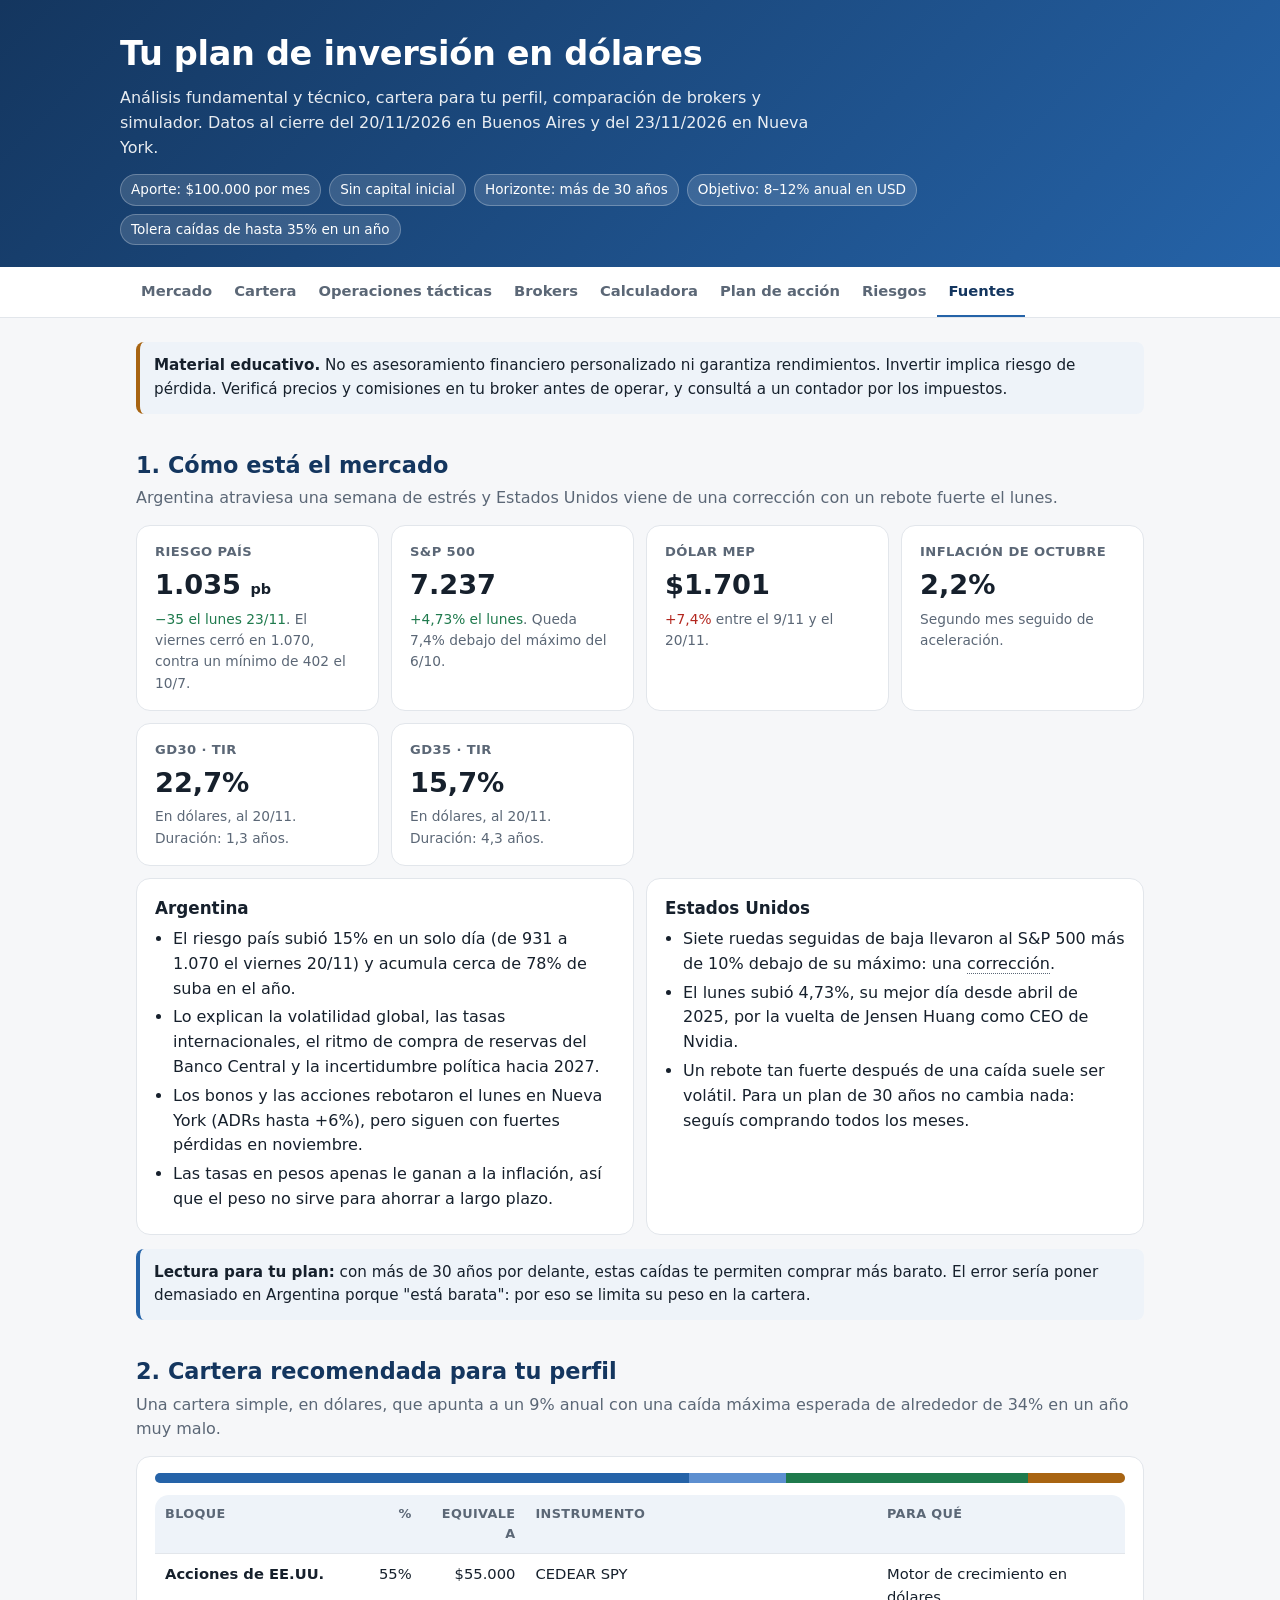
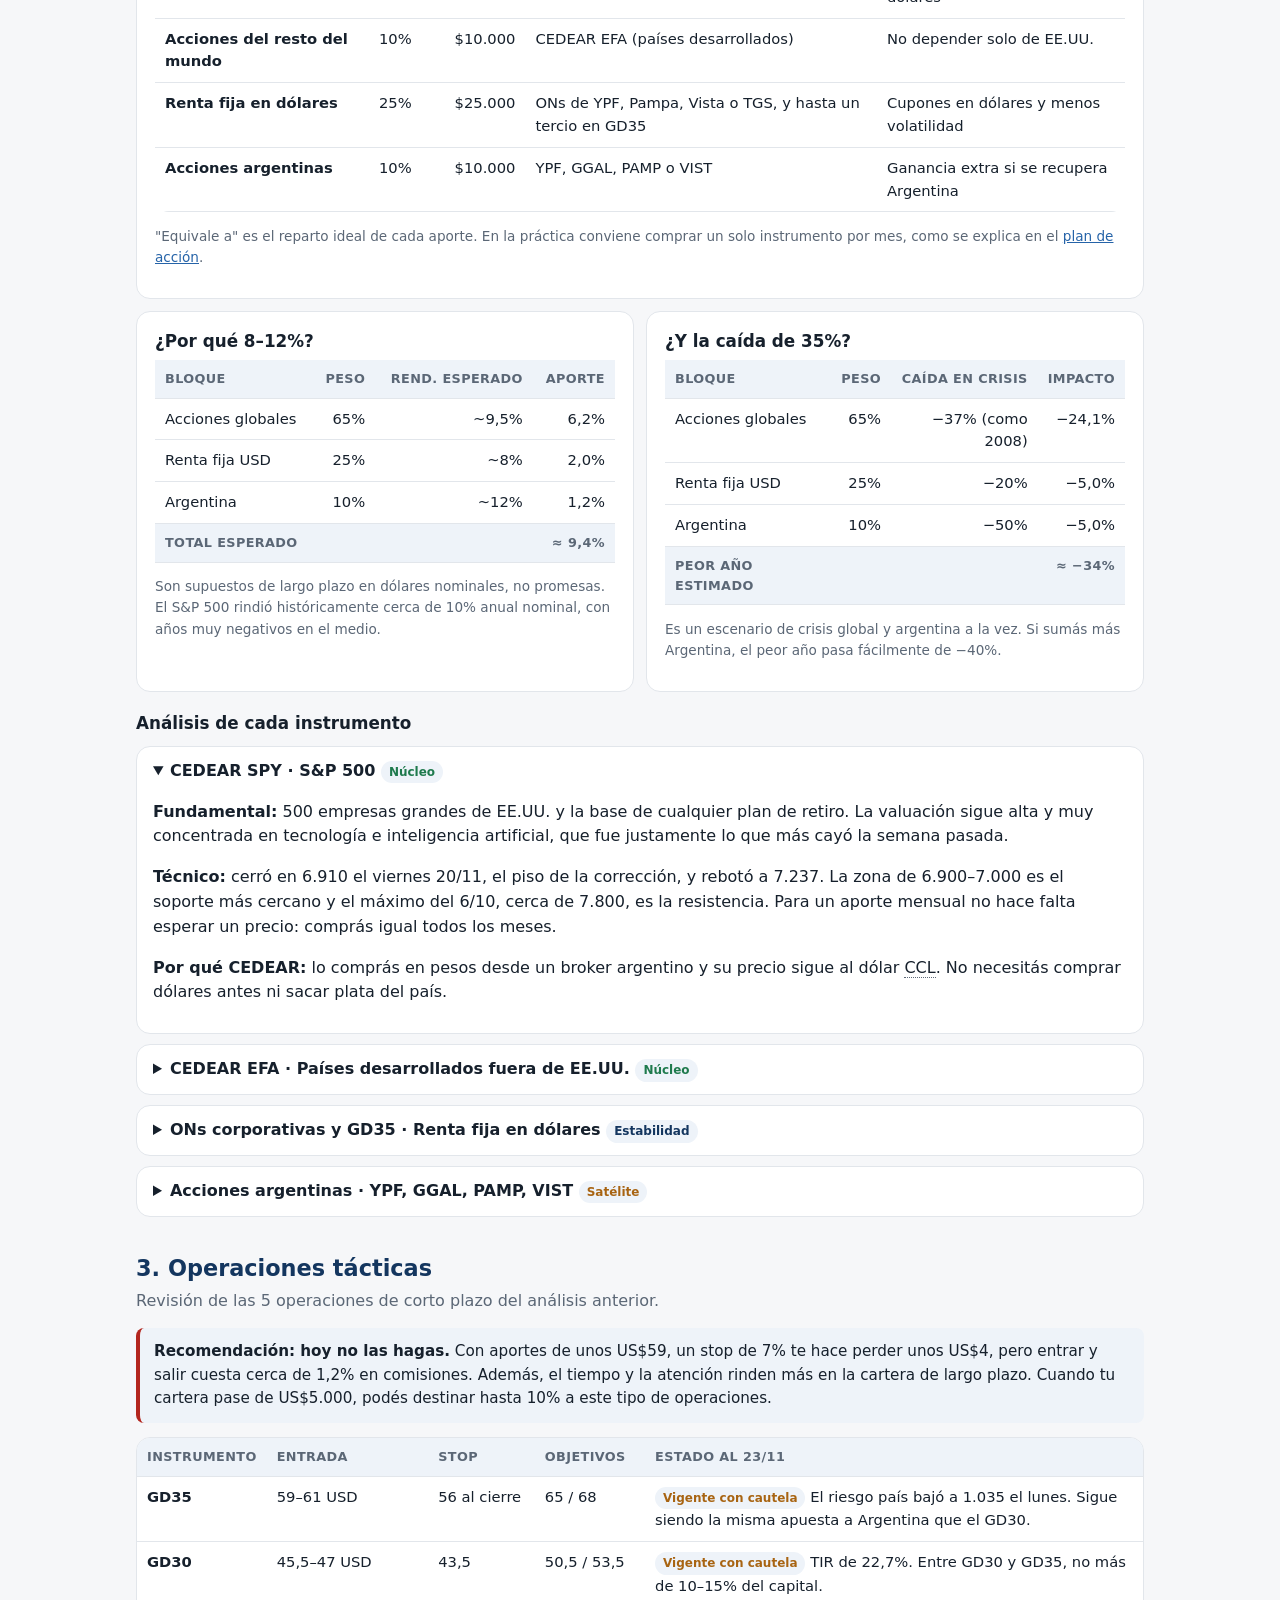
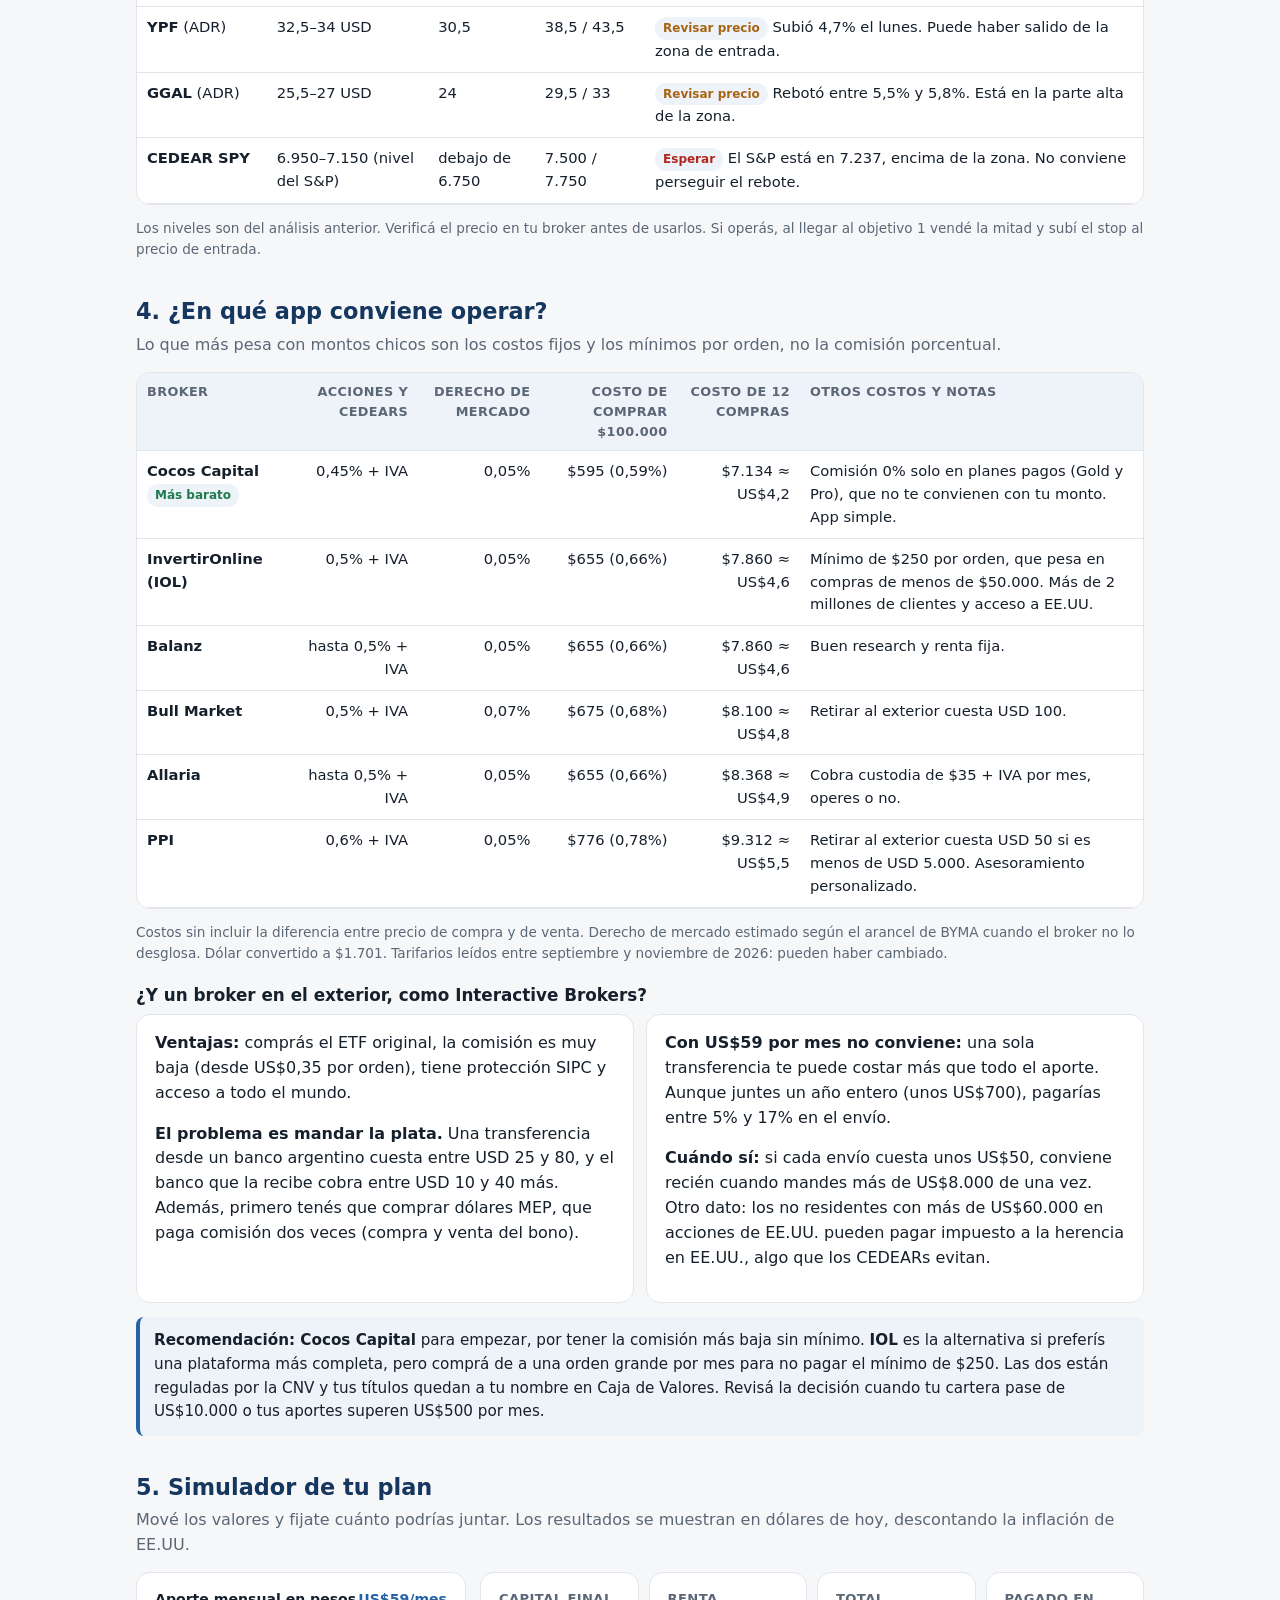
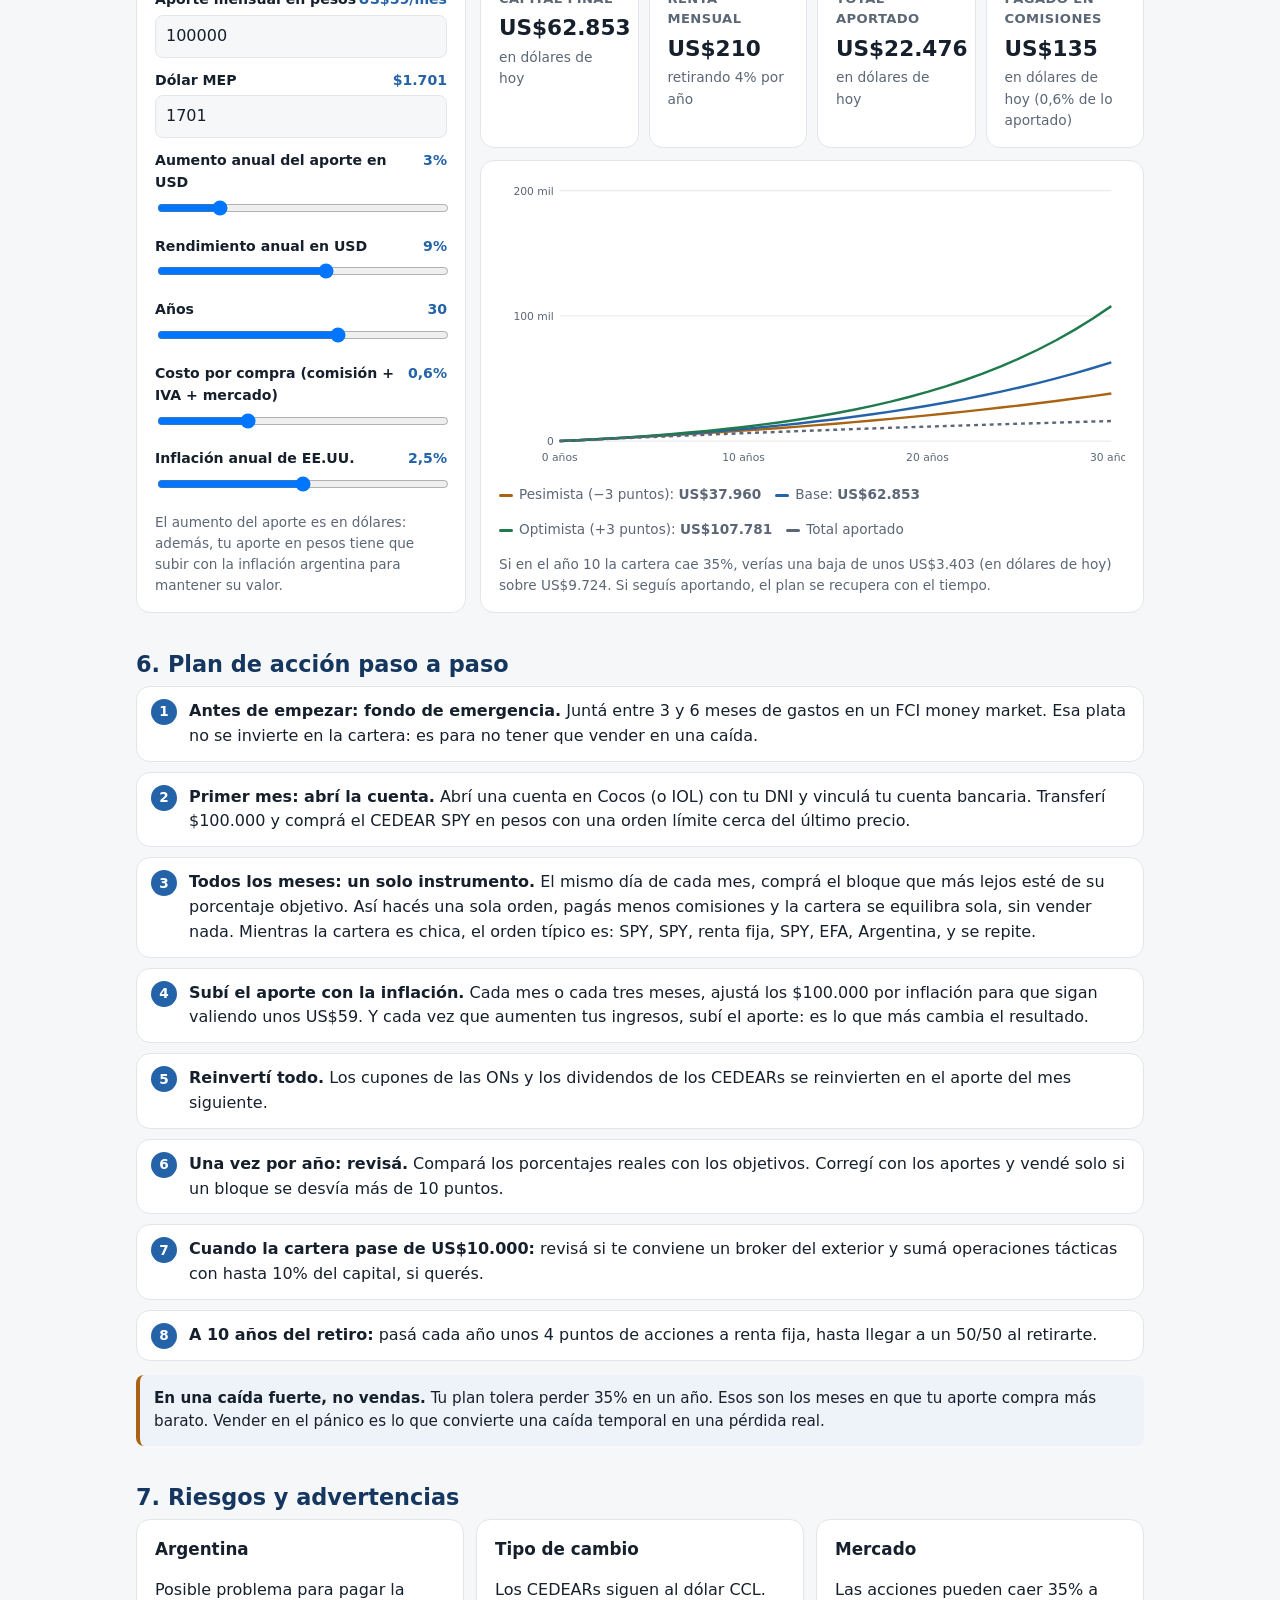
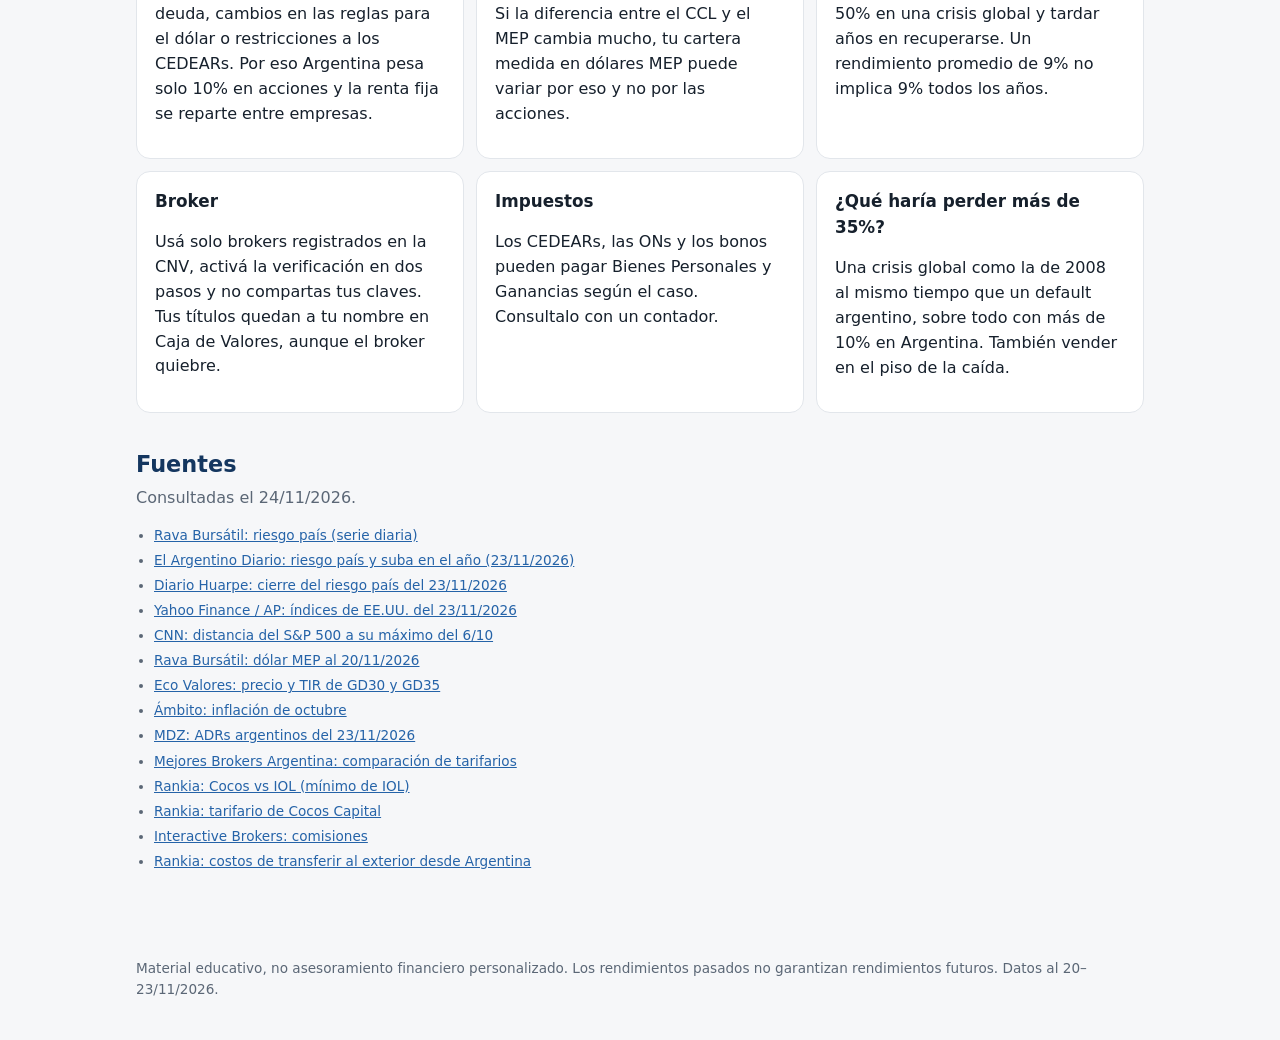
==== asesor/index.html @ d53588a4 "Agregar web del asesor de inversión en /asesor Mercado, cartera recomendada, operaciones tácticas, c" ====
<!doctype html>
<html lang="es-AR">
<head>
<meta charset="utf-8">
<meta name="viewport" content="width=device-width, initial-scale=1">
<title>Asesor · Plan de inversión en dólares</title>
<meta name="description" content="Plan de inversión de largo plazo en dólares desde Argentina: mercado, cartera, brokers, calculadora y riesgos.">
<meta name="theme-color" content="#14365f">
<style>
:root{
  --bg:#f6f7f9;--card:#fff;--ink:#16202c;--muted:#5b6776;--line:#e2e6eb;
  --brand:#14365f;--brand2:#2563a8;--good:#1f7a4d;--warn:#a86412;--bad:#b3261e;
  --chip:#eef3f9;--radius:14px;
  --s1:#2563a8;--s2:#1f7a4d;--s3:#a86412;
}
@media (prefers-color-scheme:dark){
  :root{--bg:#0f141a;--card:#171e26;--ink:#e7ecf2;--muted:#9aa6b4;--line:#2a333e;--brand:#9cc3ff;--brand2:#6aa7ff;--chip:#1e2832;--good:#5cc98f;--warn:#e0a453;--bad:#f07a70;--s1:#6aa7ff;--s2:#5cc98f;--s3:#e0a453}
}
*{box-sizing:border-box}
html{scroll-behavior:smooth;scroll-padding-top:64px}
body{margin:0;font:16px/1.55 system-ui,-apple-system,"Segoe UI",Roboto,sans-serif;background:var(--bg);color:var(--ink)}
header.top{background:linear-gradient(135deg,#14365f,#2563a8);color:#fff;padding:28px 18px 22px}
header.top .wrap{max-width:1040px;margin:0 auto}
header.top h1{margin:0 0 6px;font-size:clamp(1.5rem,4vw,2.1rem);letter-spacing:-.01em}
header.top p{margin:0;opacity:.9;max-width:720px}
.profile{display:flex;flex-wrap:wrap;gap:8px;margin-top:14px}
.profile span{background:rgba(255,255,255,.14);border:1px solid rgba(255,255,255,.25);padding:4px 10px;border-radius:999px;font-size:.85rem}
nav.tabs{position:sticky;top:0;z-index:10;background:var(--card);border-bottom:1px solid var(--line);overflow-x:auto;white-space:nowrap}
nav.tabs .wrap{max-width:1040px;margin:0 auto;padding:0 10px}
nav.tabs a{display:inline-block;padding:13px 11px;color:var(--muted);text-decoration:none;font-size:.92rem;font-weight:600;border-bottom:2px solid transparent}
nav.tabs a:hover,nav.tabs a.on{color:var(--brand);border-color:var(--brand2)}
main{max-width:1040px;margin:0 auto;padding:10px 16px 60px}
section{margin-top:34px}
h2{font-size:1.4rem;margin:0 0 4px;color:var(--brand)}
h3{font-size:1.05rem;margin:18px 0 6px}
.lead{color:var(--muted);margin:0 0 14px}
.card{background:var(--card);border:1px solid var(--line);border-radius:var(--radius);padding:16px 18px}
.grid{display:grid;gap:12px}
.g4{grid-template-columns:repeat(auto-fit,minmax(200px,1fr))}
.g2{grid-template-columns:repeat(auto-fit,minmax(300px,1fr))}
.kpi .lbl{font-size:.82rem;color:var(--muted);font-weight:600;text-transform:uppercase;letter-spacing:.03em}
.kpi .val{font-size:1.7rem;font-weight:700;margin:2px 0;font-variant-numeric:tabular-nums}
.kpi .sub{font-size:.86rem;color:var(--muted)}
.up{color:var(--good)}.down{color:var(--bad)}
.note{background:var(--chip);border-left:4px solid var(--brand2);padding:12px 14px;border-radius:8px;margin:14px 0;font-size:.95rem}
.note.warn{border-color:var(--warn)}
.note.bad{border-color:var(--bad)}
.tbl{width:100%;border-collapse:collapse;font-size:.92rem;font-variant-numeric:tabular-nums}
.tbl th,.tbl td{padding:9px 10px;border-bottom:1px solid var(--line);text-align:left;vertical-align:top}
.tbl th{font-size:.8rem;text-transform:uppercase;letter-spacing:.03em;color:var(--muted);background:var(--chip)}
.tbl td.n,.tbl th.n{text-align:right}
.scroll{overflow-x:auto;border:1px solid var(--line);border-radius:var(--radius);background:var(--card)}
.tag{display:inline-block;font-size:.75rem;font-weight:700;padding:2px 8px;border-radius:999px;background:var(--chip);color:var(--brand)}
.tag.g{color:var(--good)}.tag.w{color:var(--warn)}.tag.b{color:var(--bad)}
.bar{height:10px;border-radius:6px;background:var(--line);overflow:hidden;display:flex}
.bar i{display:block;height:100%}
ul.clean{padding-left:18px;margin:6px 0}
ul.clean li{margin:4px 0}
details{background:var(--card);border:1px solid var(--line);border-radius:var(--radius);padding:12px 16px;margin:10px 0}
details summary{cursor:pointer;font-weight:700}
details[open] summary{margin-bottom:6px}
.calc{display:grid;grid-template-columns:minmax(260px,330px) 1fr;gap:14px}
@media (max-width:760px){.calc{grid-template-columns:1fr}}
.field{margin-bottom:12px}
.field label{display:flex;justify-content:space-between;font-size:.88rem;font-weight:600;margin-bottom:4px}
.field label output{color:var(--brand2);font-variant-numeric:tabular-nums}
.field input[type=range]{width:100%}
.field input[type=number]{width:100%;padding:8px 10px;border:1px solid var(--line);border-radius:8px;background:var(--bg);color:var(--ink);font:inherit}
.res{display:grid;grid-template-columns:repeat(auto-fit,minmax(150px,1fr));gap:10px;margin-bottom:12px}
.res .kpi .val{font-size:1.35rem}
svg text{fill:var(--muted);font-size:11px}
.legend{display:flex;gap:14px;flex-wrap:wrap;font-size:.85rem;color:var(--muted);margin-top:6px}
.legend i{display:inline-block;width:14px;height:3px;border-radius:2px;margin-right:6px;vertical-align:middle}
ol.steps{counter-reset:s;list-style:none;padding:0;margin:0}
ol.steps>li{counter-increment:s;position:relative;padding:12px 14px 12px 52px;background:var(--card);border:1px solid var(--line);border-radius:var(--radius);margin-bottom:10px}
ol.steps>li::before{content:counter(s);position:absolute;left:14px;top:12px;width:26px;height:26px;border-radius:50%;background:var(--brand2);color:#fff;font-weight:700;display:grid;place-items:center;font-size:.85rem}
.gloss{border-bottom:1px dotted var(--muted);cursor:help}
footer{max-width:1040px;margin:0 auto;padding:20px 16px 40px;color:var(--muted);font-size:.85rem}
a{color:var(--brand2)}
.small{font-size:.85rem;color:var(--muted)}
</style>
</head>
<body>

<header class="top">
  <div class="wrap">
    <h1>Tu plan de inversión en dólares</h1>
    <p>Análisis fundamental y técnico, cartera para tu perfil, comparación de brokers y simulador. Datos al cierre del 20/11/2026 en Buenos Aires y del 23/11/2026 en Nueva York.</p>
    <div class="profile">
      <span>Aporte: $100.000 por mes</span>
      <span>Sin capital inicial</span>
      <span>Horizonte: más de 30 años</span>
      <span>Objetivo: 8–12% anual en USD</span>
      <span>Tolera caídas de hasta 35% en un año</span>
    </div>
  </div>
</header>

<nav class="tabs" aria-label="Secciones">
  <div class="wrap">
    <a href="#mercado">Mercado</a><a href="#cartera">Cartera</a><a href="#tacticas">Operaciones tácticas</a><a href="#brokers">Brokers</a><a href="#calculadora">Calculadora</a><a href="#plan">Plan de acción</a><a href="#riesgos">Riesgos</a><a href="#fuentes">Fuentes</a>
  </div>
</nav>

<main>

<div class="note warn"><strong>Material educativo.</strong> No es asesoramiento financiero personalizado ni garantiza rendimientos. Invertir implica riesgo de pérdida. Verificá precios y comisiones en tu broker antes de operar, y consultá a un contador por los impuestos.</div>

<!-- ============ MERCADO ============ -->
<section id="mercado">
  <h2>1. Cómo está el mercado</h2>
  <p class="lead">Argentina atraviesa una semana de estrés y Estados Unidos viene de una corrección con un rebote fuerte el lunes.</p>
  <div class="grid g4">
    <div class="card kpi"><div class="lbl">Riesgo país</div><div class="val">1.035 <small style="font-size:.9rem">pb</small></div><div class="sub"><span class="up">−35 el lunes 23/11</span>. El viernes cerró en 1.070, contra un mínimo de 402 el 10/7.</div></div>
    <div class="card kpi"><div class="lbl">S&amp;P 500</div><div class="val">7.237</div><div class="sub"><span class="up">+4,73% el lunes</span>. Queda 7,4% debajo del máximo del 6/10.</div></div>
    <div class="card kpi"><div class="lbl">Dólar MEP</div><div class="val">$1.701</div><div class="sub"><span class="down">+7,4%</span> entre el 9/11 y el 20/11.</div></div>
    <div class="card kpi"><div class="lbl">Inflación de octubre</div><div class="val">2,2%</div><div class="sub">Segundo mes seguido de aceleración.</div></div>
    <div class="card kpi"><div class="lbl">GD30 · TIR</div><div class="val">22,7%</div><div class="sub">En dólares, al 20/11. Duración: 1,3 años.</div></div>
    <div class="card kpi"><div class="lbl">GD35 · TIR</div><div class="val">15,7%</div><div class="sub">En dólares, al 20/11. Duración: 4,3 años.</div></div>
  </div>

  <div class="grid g2" style="margin-top:12px">
    <div class="card">
      <h3 style="margin-top:0">Argentina</h3>
      <ul class="clean">
        <li>El riesgo país subió 15% en un solo día (de 931 a 1.070 el viernes 20/11) y acumula cerca de 78% de suba en el año.</li>
        <li>Lo explican la volatilidad global, las tasas internacionales, el ritmo de compra de reservas del Banco Central y la incertidumbre política hacia 2027.</li>
        <li>Los bonos y las acciones rebotaron el lunes en Nueva York (ADRs hasta +6%), pero siguen con fuertes pérdidas en noviembre.</li>
        <li>Las tasas en pesos apenas le ganan a la inflación, así que el peso no sirve para ahorrar a largo plazo.</li>
      </ul>
    </div>
    <div class="card">
      <h3 style="margin-top:0">Estados Unidos</h3>
      <ul class="clean">
        <li>Siete ruedas seguidas de baja llevaron al S&amp;P 500 más de 10% debajo de su máximo: una <span class="gloss" title="Caída de 10% o más desde un máximo">corrección</span>.</li>
        <li>El lunes subió 4,73%, su mejor día desde abril de 2025, por la vuelta de Jensen Huang como CEO de Nvidia.</li>
        <li>Un rebote tan fuerte después de una caída suele ser volátil. Para un plan de 30 años no cambia nada: seguís comprando todos los meses.</li>
      </ul>
    </div>
  </div>
  <div class="note"><strong>Lectura para tu plan:</strong> con más de 30 años por delante, estas caídas te permiten comprar más barato. El error sería poner demasiado en Argentina porque "está barata": por eso se limita su peso en la cartera.</div>
</section>

<!-- ============ CARTERA ============ -->
<section id="cartera">
  <h2>2. Cartera recomendada para tu perfil</h2>
  <p class="lead">Una cartera simple, en dólares, que apunta a un 9% anual con una caída máxima esperada de alrededor de 34% en un año muy malo.</p>

  <div class="card">
    <div class="bar" aria-hidden="true"><i style="width:55%;background:var(--s1)"></i><i style="width:10%;background:#5d8fd0"></i><i style="width:25%;background:var(--s2)"></i><i style="width:10%;background:var(--s3)"></i></div>
    <div class="scroll" style="margin-top:12px;border:0">
    <table class="tbl">
      <thead><tr><th>Bloque</th><th class="n">%</th><th class="n">Equivale a</th><th>Instrumento</th><th>Para qué</th></tr></thead>
      <tbody>
        <tr><td><strong>Acciones de EE.UU.</strong></td><td class="n">55%</td><td class="n">$55.000</td><td>CEDEAR SPY</td><td>Motor de crecimiento en dólares</td></tr>
        <tr><td><strong>Acciones del resto del mundo</strong></td><td class="n">10%</td><td class="n">$10.000</td><td>CEDEAR EFA (países desarrollados)</td><td>No depender solo de EE.UU.</td></tr>
        <tr><td><strong>Renta fija en dólares</strong></td><td class="n">25%</td><td class="n">$25.000</td><td>ONs de YPF, Pampa, Vista o TGS, y hasta un tercio en GD35</td><td>Cupones en dólares y menos volatilidad</td></tr>
        <tr><td><strong>Acciones argentinas</strong></td><td class="n">10%</td><td class="n">$10.000</td><td>YPF, GGAL, PAMP o VIST</td><td>Ganancia extra si se recupera Argentina</td></tr>
      </tbody>
    </table>
    </div>
    <p class="small">"Equivale a" es el reparto ideal de cada aporte. En la práctica conviene comprar un solo instrumento por mes, como se explica en el <a href="#plan">plan de acción</a>.</p>
  </div>

  <div class="grid g2" style="margin-top:12px">
    <div class="card">
      <h3 style="margin-top:0">¿Por qué 8–12%?</h3>
      <table class="tbl">
        <thead><tr><th>Bloque</th><th class="n">Peso</th><th class="n">Rend. esperado</th><th class="n">Aporte</th></tr></thead>
        <tbody>
          <tr><td>Acciones globales</td><td class="n">65%</td><td class="n">~9,5%</td><td class="n">6,2%</td></tr>
          <tr><td>Renta fija USD</td><td class="n">25%</td><td class="n">~8%</td><td class="n">2,0%</td></tr>
          <tr><td>Argentina</td><td class="n">10%</td><td class="n">~12%</td><td class="n">1,2%</td></tr>
          <tr><th>Total esperado</th><th></th><th></th><th class="n">≈ 9,4%</th></tr>
        </tbody>
      </table>
      <p class="small">Son supuestos de largo plazo en dólares nominales, no promesas. El S&amp;P 500 rindió históricamente cerca de 10% anual nominal, con años muy negativos en el medio.</p>
    </div>
    <div class="card">
      <h3 style="margin-top:0">¿Y la caída de 35%?</h3>
      <table class="tbl">
        <thead><tr><th>Bloque</th><th class="n">Peso</th><th class="n">Caída en crisis</th><th class="n">Impacto</th></tr></thead>
        <tbody>
          <tr><td>Acciones globales</td><td class="n">65%</td><td class="n">−37% (como 2008)</td><td class="n">−24,1%</td></tr>
          <tr><td>Renta fija USD</td><td class="n">25%</td><td class="n">−20%</td><td class="n">−5,0%</td></tr>
          <tr><td>Argentina</td><td class="n">10%</td><td class="n">−50%</td><td class="n">−5,0%</td></tr>
          <tr><th>Peor año estimado</th><th></th><th></th><th class="n">≈ −34%</th></tr>
        </tbody>
      </table>
      <p class="small">Es un escenario de crisis global y argentina a la vez. Si sumás más Argentina, el peor año pasa fácilmente de −40%.</p>
    </div>
  </div>

  <h3>Análisis de cada instrumento</h3>
  <details open>
    <summary>CEDEAR SPY · S&amp;P 500 <span class="tag g">Núcleo</span></summary>
    <p><strong>Fundamental:</strong> 500 empresas grandes de EE.UU. y la base de cualquier plan de retiro. La valuación sigue alta y muy concentrada en tecnología e inteligencia artificial, que fue justamente lo que más cayó la semana pasada.</p>
    <p><strong>Técnico:</strong> cerró en 6.910 el viernes 20/11, el piso de la corrección, y rebotó a 7.237. La zona de 6.900–7.000 es el soporte más cercano y el máximo del 6/10, cerca de 7.800, es la resistencia. Para un aporte mensual no hace falta esperar un precio: comprás igual todos los meses.</p>
    <p><strong>Por qué CEDEAR:</strong> lo comprás en pesos desde un broker argentino y su precio sigue al dólar <span class="gloss" title="Contado con liquidación: el dólar que se obtiene vendiendo un activo en el exterior">CCL</span>. No necesitás comprar dólares antes ni sacar plata del país.</p>
  </details>
  <details>
    <summary>CEDEAR EFA · Países desarrollados fuera de EE.UU. <span class="tag g">Núcleo</span></summary>
    <p><strong>Fundamental:</strong> empresas de Europa, Japón y Australia. Cotiza con una valuación más baja que el S&amp;P 500 y te protege si EE.UU. rinde menos durante una década, como pasó entre 2000 y 2009.</p>
    <p><strong>Técnico:</strong> no se busca un punto de entrada: se compra de forma periódica. Verificá en tu broker que el CEDEAR tenga buen volumen. Si no lo tiene, una alternativa es el CEDEAR EEM (mercados emergentes).</p>
  </details>
  <details>
    <summary>ONs corporativas y GD35 · Renta fija en dólares <span class="tag">Estabilidad</span></summary>
    <p><strong>Fundamental:</strong> las <span class="gloss" title="Obligaciones negociables: bonos emitidos por empresas">ONs</span> de energéticas grandes (YPF, Pampa, Vista, TGS) pagan cupones en dólares y, en las crisis argentinas, suelen caer bastante menos que los bonos del Tesoro. El GD35 rinde 15,7% de <span class="gloss" title="Tasa interna de retorno: lo que rendiría por año si lo mantenés hasta el vencimiento y se paga todo">TIR</span>, más que las ONs, pero con más riesgo. Está bajo ley de Nueva York.</p>
    <p><strong>Técnico:</strong> el GD35 venía de 74 dólares a fines de octubre y cayó con el salto del riesgo país. Por eso no conviene que pase de un tercio del bloque.</p>
    <p><strong>A tener en cuenta:</strong> mirá la lámina mínima de cada ON. Algunas piden 1.000 dólares nominales, así que con aportes chicos elegí las de lámina de 1 dólar. Reinvertí siempre los cupones.</p>
  </details>
  <details>
    <summary>Acciones argentinas · YPF, GGAL, PAMP, VIST <span class="tag w">Satélite</span></summary>
    <p><strong>Fundamental:</strong> YPF, Vista y Pampa crecen con Vaca Muerta. Galicia es la que más sube si baja el riesgo país, porque los bancos son los más sensibles a la economía local.</p>
    <p><strong>Técnico:</strong> todas vienen de caídas fuertes en noviembre y rebotaron entre 2% y 6% el lunes. La tendencia sigue siendo bajista mientras el riesgo país no vuelva debajo de 900.</p>
    <p><strong>Regla:</strong> nunca más de 10% de la cartera. Ya tenés mucha exposición a Argentina por tu sueldo y tus ahorros en pesos.</p>
  </details>
</section>

<!-- ============ TACTICAS ============ -->
<section id="tacticas">
  <h2>3. Operaciones tácticas</h2>
  <p class="lead">Revisión de las 5 operaciones de corto plazo del análisis anterior.</p>
  <div class="note bad"><strong>Recomendación: hoy no las hagas.</strong> Con aportes de unos US$59, un stop de 7% te hace perder unos US$4, pero entrar y salir cuesta cerca de 1,2% en comisiones. Además, el tiempo y la atención rinden más en la cartera de largo plazo. Cuando tu cartera pase de US$5.000, podés destinar hasta 10% a este tipo de operaciones.</div>
  <div class="scroll">
  <table class="tbl">
    <thead><tr><th>Instrumento</th><th>Entrada</th><th>Stop</th><th>Objetivos</th><th>Estado al 23/11</th></tr></thead>
    <tbody>
      <tr><td><strong>GD35</strong></td><td>59–61 USD</td><td>56 al cierre</td><td>65 / 68</td><td><span class="tag w">Vigente con cautela</span> El riesgo país bajó a 1.035 el lunes. Sigue siendo la misma apuesta a Argentina que el GD30.</td></tr>
      <tr><td><strong>GD30</strong></td><td>45,5–47 USD</td><td>43,5</td><td>50,5 / 53,5</td><td><span class="tag w">Vigente con cautela</span> TIR de 22,7%. Entre GD30 y GD35, no más de 10–15% del capital.</td></tr>
      <tr><td><strong>YPF</strong> (ADR)</td><td>32,5–34 USD</td><td>30,5</td><td>38,5 / 43,5</td><td><span class="tag w">Revisar precio</span> Subió 4,7% el lunes. Puede haber salido de la zona de entrada.</td></tr>
      <tr><td><strong>GGAL</strong> (ADR)</td><td>25,5–27 USD</td><td>24</td><td>29,5 / 33</td><td><span class="tag w">Revisar precio</span> Rebotó entre 5,5% y 5,8%. Está en la parte alta de la zona.</td></tr>
      <tr><td><strong>CEDEAR SPY</strong></td><td>6.950–7.150 (nivel del S&amp;P)</td><td>debajo de 6.750</td><td>7.500 / 7.750</td><td><span class="tag b">Esperar</span> El S&amp;P está en 7.237, encima de la zona. No conviene perseguir el rebote.</td></tr>
    </tbody>
  </table>
  </div>
  <p class="small">Los niveles son del análisis anterior. Verificá el precio en tu broker antes de usarlos. Si operás, al llegar al objetivo 1 vendé la mitad y subí el stop al precio de entrada.</p>
</section>

<!-- ============ BROKERS ============ -->
<section id="brokers">
  <h2>4. ¿En qué app conviene operar?</h2>
  <p class="lead">Lo que más pesa con montos chicos son los costos fijos y los mínimos por orden, no la comisión porcentual.</p>

  <div class="scroll">
  <table class="tbl">
    <thead><tr><th>Broker</th><th class="n">Acciones y CEDEARs</th><th class="n">Derecho de mercado</th><th class="n">Costo de comprar $100.000</th><th class="n">Costo de 12 compras</th><th>Otros costos y notas</th></tr></thead>
    <tbody>
      <tr><td><strong>Cocos Capital</strong> <span class="tag g">Más barato</span></td><td class="n">0,45% + IVA</td><td class="n">0,05%</td><td class="n">$595 (0,59%)</td><td class="n">$7.134 ≈ US$4,2</td><td>Comisión 0% solo en planes pagos (Gold y Pro), que no te convienen con tu monto. App simple.</td></tr>
      <tr><td><strong>InvertirOnline (IOL)</strong></td><td class="n">0,5% + IVA</td><td class="n">0,05%</td><td class="n">$655 (0,66%)</td><td class="n">$7.860 ≈ US$4,6</td><td>Mínimo de $250 por orden, que pesa en compras de menos de $50.000. Más de 2 millones de clientes y acceso a EE.UU.</td></tr>
      <tr><td><strong>Balanz</strong></td><td class="n">hasta 0,5% + IVA</td><td class="n">0,05%</td><td class="n">$655 (0,66%)</td><td class="n">$7.860 ≈ US$4,6</td><td>Buen research y renta fija.</td></tr>
      <tr><td><strong>Bull Market</strong></td><td class="n">0,5% + IVA</td><td class="n">0,07%</td><td class="n">$675 (0,68%)</td><td class="n">$8.100 ≈ US$4,8</td><td>Retirar al exterior cuesta USD 100.</td></tr>
      <tr><td><strong>Allaria</strong></td><td class="n">hasta 0,5% + IVA</td><td class="n">0,05%</td><td class="n">$655 (0,66%)</td><td class="n">$8.368 ≈ US$4,9</td><td>Cobra custodia de $35 + IVA por mes, operes o no.</td></tr>
      <tr><td><strong>PPI</strong></td><td class="n">0,6% + IVA</td><td class="n">0,05%</td><td class="n">$776 (0,78%)</td><td class="n">$9.312 ≈ US$5,5</td><td>Retirar al exterior cuesta USD 50 si es menos de USD 5.000. Asesoramiento personalizado.</td></tr>
    </tbody>
  </table>
  </div>
  <p class="small">Costos sin incluir la diferencia entre precio de compra y de venta. Derecho de mercado estimado según el arancel de BYMA cuando el broker no lo desglosa. Dólar convertido a $1.701. Tarifarios leídos entre septiembre y noviembre de 2026: pueden haber cambiado.</p>

  <h3>¿Y un broker en el exterior, como Interactive Brokers?</h3>
  <div class="grid g2">
    <div class="card">
      <p style="margin-top:0"><strong>Ventajas:</strong> comprás el ETF original, la comisión es muy baja (desde US$0,35 por orden), tiene protección SIPC y acceso a todo el mundo.</p>
      <p><strong>El problema es mandar la plata.</strong> Una transferencia desde un banco argentino cuesta entre USD 25 y 80, y el banco que la recibe cobra entre USD 10 y 40 más. Además, primero tenés que comprar dólares MEP, que paga comisión dos veces (compra y venta del bono).</p>
    </div>
    <div class="card">
      <p style="margin-top:0"><strong>Con US$59 por mes no conviene:</strong> una sola transferencia te puede costar más que todo el aporte. Aunque juntes un año entero (unos US$700), pagarías entre 5% y 17% en el envío.</p>
      <p><strong>Cuándo sí:</strong> si cada envío cuesta unos US$50, conviene recién cuando mandes más de US$8.000 de una vez. Otro dato: los no residentes con más de US$60.000 en acciones de EE.UU. pueden pagar impuesto a la herencia en EE.UU., algo que los CEDEARs evitan.</p>
    </div>
  </div>

  <div class="note"><strong>Recomendación: Cocos Capital</strong> para empezar, por tener la comisión más baja sin mínimo. <strong>IOL</strong> es la alternativa si preferís una plataforma más completa, pero comprá de a una orden grande por mes para no pagar el mínimo de $250. Las dos están reguladas por la CNV y tus títulos quedan a tu nombre en Caja de Valores. Revisá la decisión cuando tu cartera pase de US$10.000 o tus aportes superen US$500 por mes.</div>
</section>

<!-- ============ CALCULADORA ============ -->
<section id="calculadora">
  <h2>5. Simulador de tu plan</h2>
  <p class="lead">Mové los valores y fijate cuánto podrías juntar. Los resultados se muestran en dólares de hoy, descontando la inflación de EE.UU.</p>
  <div class="calc">
    <div class="card">
      <div class="field"><label for="aporte">Aporte mensual en pesos <output id="o-aporte"></output></label><input type="number" id="aporte" value="100000" min="0" step="5000"></div>
      <div class="field"><label for="mep">Dólar MEP <output id="o-mep"></output></label><input type="number" id="mep" value="1701" min="1" step="1"></div>
      <div class="field"><label for="suba">Aumento anual del aporte en USD <output id="o-suba"></output></label><input type="range" id="suba" min="0" max="15" step="0.5" value="3"></div>
      <div class="field"><label for="rend">Rendimiento anual en USD <output id="o-rend"></output></label><input type="range" id="rend" min="2" max="14" step="0.5" value="9"></div>
      <div class="field"><label for="anios">Años <output id="o-anios"></output></label><input type="range" id="anios" min="5" max="45" step="1" value="30"></div>
      <div class="field"><label for="comi">Costo por compra (comisión + IVA + mercado) <output id="o-comi"></output></label><input type="range" id="comi" min="0" max="2" step="0.05" value="0.6"></div>
      <div class="field"><label for="infl">Inflación anual de EE.UU. <output id="o-infl"></output></label><input type="range" id="infl" min="0" max="5" step="0.25" value="2.5"></div>
      <p class="small" style="margin:0">El aumento del aporte es en dólares: además, tu aporte en pesos tiene que subir con la inflación argentina para mantener su valor.</p>
    </div>
    <div>
      <div class="res">
        <div class="card kpi"><div class="lbl">Capital final</div><div class="val" id="r-cap"></div><div class="sub">en dólares de hoy</div></div>
        <div class="card kpi"><div class="lbl">Renta mensual</div><div class="val" id="r-renta"></div><div class="sub">retirando 4% por año</div></div>
        <div class="card kpi"><div class="lbl">Total aportado</div><div class="val" id="r-apo"></div><div class="sub">en dólares de hoy</div></div>
        <div class="card kpi"><div class="lbl">Pagado en comisiones</div><div class="val" id="r-com"></div><div class="sub" id="r-com2"></div></div>
      </div>
      <div class="card">
        <svg id="chart" viewBox="0 0 640 300" width="100%" role="img" aria-label="Evolución del capital en tres escenarios"></svg>
        <div class="legend">
          <span><i style="background:var(--s3)"></i>Pesimista (−3 puntos): <b id="l-pes"></b></span>
          <span><i style="background:var(--s1)"></i>Base: <b id="l-base"></b></span>
          <span><i style="background:var(--s2)"></i>Optimista (+3 puntos): <b id="l-opt"></b></span>
          <span><i style="background:var(--muted)"></i>Total aportado</span>
        </div>
        <p class="small" id="r-caida" style="margin-bottom:0"></p>
      </div>
    </div>
  </div>
</section>

<!-- ============ PLAN ============ -->
<section id="plan">
  <h2>6. Plan de acción paso a paso</h2>
  <ol class="steps">
    <li><strong>Antes de empezar: fondo de emergencia.</strong> Juntá entre 3 y 6 meses de gastos en un FCI money market. Esa plata no se invierte en la cartera: es para no tener que vender en una caída.</li>
    <li><strong>Primer mes: abrí la cuenta.</strong> Abrí una cuenta en Cocos (o IOL) con tu DNI y vinculá tu cuenta bancaria. Transferí $100.000 y comprá el CEDEAR SPY en pesos con una orden límite cerca del último precio.</li>
    <li><strong>Todos los meses: un solo instrumento.</strong> El mismo día de cada mes, comprá el bloque que más lejos esté de su porcentaje objetivo. Así hacés una sola orden, pagás menos comisiones y la cartera se equilibra sola, sin vender nada. Mientras la cartera es chica, el orden típico es: SPY, SPY, renta fija, SPY, EFA, Argentina, y se repite.</li>
    <li><strong>Subí el aporte con la inflación.</strong> Cada mes o cada tres meses, ajustá los $100.000 por inflación para que sigan valiendo unos US$59. Y cada vez que aumenten tus ingresos, subí el aporte: es lo que más cambia el resultado.</li>
    <li><strong>Reinvertí todo.</strong> Los cupones de las ONs y los dividendos de los CEDEARs se reinvierten en el aporte del mes siguiente.</li>
    <li><strong>Una vez por año: revisá.</strong> Compará los porcentajes reales con los objetivos. Corregí con los aportes y vendé solo si un bloque se desvía más de 10 puntos.</li>
    <li><strong>Cuando la cartera pase de US$10.000:</strong> revisá si te conviene un broker del exterior y sumá operaciones tácticas con hasta 10% del capital, si querés.</li>
    <li><strong>A 10 años del retiro:</strong> pasá cada año unos 4 puntos de acciones a renta fija, hasta llegar a un 50/50 al retirarte.</li>
  </ol>
  <div class="note warn"><strong>En una caída fuerte, no vendas.</strong> Tu plan tolera perder 35% en un año. Esos son los meses en que tu aporte compra más barato. Vender en el pánico es lo que convierte una caída temporal en una pérdida real.</div>
</section>

<!-- ============ RIESGOS ============ -->
<section id="riesgos">
  <h2>7. Riesgos y advertencias</h2>
  <div class="grid g2">
    <div class="card"><h3 style="margin-top:0">Argentina</h3><p>Posible problema para pagar la deuda, cambios en las reglas para el dólar o restricciones a los CEDEARs. Por eso Argentina pesa solo 10% en acciones y la renta fija se reparte entre empresas.</p></div>
    <div class="card"><h3 style="margin-top:0">Tipo de cambio</h3><p>Los CEDEARs siguen al dólar CCL. Si la diferencia entre el CCL y el MEP cambia mucho, tu cartera medida en dólares MEP puede variar por eso y no por las acciones.</p></div>
    <div class="card"><h3 style="margin-top:0">Mercado</h3><p>Las acciones pueden caer 35% a 50% en una crisis global y tardar años en recuperarse. Un rendimiento promedio de 9% no implica 9% todos los años.</p></div>
    <div class="card"><h3 style="margin-top:0">Broker</h3><p>Usá solo brokers registrados en la CNV, activá la verificación en dos pasos y no compartas tus claves. Tus títulos quedan a tu nombre en Caja de Valores, aunque el broker quiebre.</p></div>
    <div class="card"><h3 style="margin-top:0">Impuestos</h3><p>Los CEDEARs, las ONs y los bonos pueden pagar Bienes Personales y Ganancias según el caso. Consultalo con un contador.</p></div>
    <div class="card"><h3 style="margin-top:0">¿Qué haría perder más de 35%?</h3><p>Una crisis global como la de 2008 al mismo tiempo que un default argentino, sobre todo con más de 10% en Argentina. También vender en el piso de la caída.</p></div>
  </div>
</section>

<!-- ============ FUENTES ============ -->
<section id="fuentes">
  <h2>Fuentes</h2>
  <p class="lead">Consultadas el 24/11/2026.</p>
  <ul class="clean small">
    <li><a href="https://www.rava.com/cotizaciones/historico/riesgo-pais/hoy/" target="_blank" rel="noopener">Rava Bursátil: riesgo país (serie diaria)</a></li>
    <li><a href="https://elargentinodiario.com.ar/zona-destacada/23/11/2026/riesgo-pais-baja-a-1-015-puntos-a-media-rueda-pero-suma-778-en-el-ano/" target="_blank" rel="noopener">El Argentino Diario: riesgo país y suba en el año (23/11/2026)</a></li>
    <li><a href="https://www.diariohuarpe.com/nota/el-riesgo-pais-cayo-30-puntos-y-las-acciones-argentinas-subieron-en-nueva-york-202611231950" target="_blank" rel="noopener">Diario Huarpe: cierre del riesgo país del 23/11/2026</a></li>
    <li><a href="https://finance.yahoo.com/markets/world-indices/articles/major-us-stock-indexes-fared-213053319.html" target="_blank" rel="noopener">Yahoo Finance / AP: índices de EE.UU. del 23/11/2026</a></li>
    <li><a href="https://cnn.com/2026/11/23/markets/us-stocks-rebound-intl" target="_blank" rel="noopener">CNN: distancia del S&amp;P 500 a su máximo del 6/10</a></li>
    <li><a href="https://www.rava.com/cotizaciones/historico/dolar-mep/2026/11/20/" target="_blank" rel="noopener">Rava Bursátil: dólar MEP al 20/11/2026</a></li>
    <li><a href="https://bonos.ecovalores.com.ar/" target="_blank" rel="noopener">Eco Valores: precio y TIR de GD30 y GD35</a></li>
    <li><a href="https://ambito.com/los-bonos-dolares-retroceden-luego-tres-dias-repunte-y-el-riesgo-pais-se-mantiene-arriba-850-puntos-n6344388" target="_blank" rel="noopener">Ámbito: inflación de octubre</a></li>
    <li><a href="https://www.mdzol.com/economia/2026/11/23/las-acciones-argentinas-en-wall-street-se-contagian-del-repunte-global-y-operan-en-verde-1997315.html" target="_blank" rel="noopener">MDZ: ADRs argentinos del 23/11/2026</a></li>
    <li><a href="https://mejoresbrokersargentina.com/comisiones-brokers-argentina" target="_blank" rel="noopener">Mejores Brokers Argentina: comparación de tarifarios</a></li>
    <li><a href="https://www.rankia.com.ar/blog/trading-argentina/6956458-cocos-capital-vs-iol-comisones-plataforma-servicios" target="_blank" rel="noopener">Rankia: Cocos vs IOL (mínimo de IOL)</a></li>
    <li><a href="https://www.rankia.com.ar/blog/analisis-merval/6799238-nuevo-tarifario-comisiones-cocos-capital" target="_blank" rel="noopener">Rankia: tarifario de Cocos Capital</a></li>
    <li><a href="https://investors.interactivebrokers.com/es/pricing/commissions-home.php?menu=B" target="_blank" rel="noopener">Interactive Brokers: comisiones</a></li>
    <li><a href="https://www.rankia.com.ar/blog/mejores-cuentas-bancarias-argentina/4250874-como-enviar-dinero-extranjero-argentina?page=1" target="_blank" rel="noopener">Rankia: costos de transferir al exterior desde Argentina</a></li>
  </ul>
</section>

</main>

<footer>
  Material educativo, no asesoramiento financiero personalizado. Los rendimientos pasados no garantizan rendimientos futuros. Datos al 20–23/11/2026.
</footer>

<script>
(function(){
  var $ = function(id){ return document.getElementById(id); };
  var fmtUSD = function(v){ return 'US$' + Math.round(v).toLocaleString('es-AR'); };
  var fmtARS = function(v){ return '$' + Math.round(v).toLocaleString('es-AR'); };

  // Simula aportes mensuales. Devuelve serie anual en USD nominales.
  function simular(p, rendAnual){
    var rm = Math.pow(1 + rendAnual/100, 1/12) - 1;
    var cap = 0, aportado = 0, comisiones = 0, serie = [0], aportes = [0];
    var aporteUSD = p.aporte / p.mep;
    for (var a = 0; a < p.anios; a++){
      var mensual = aporteUSD * Math.pow(1 + p.suba/100, a);
      for (var m = 0; m < 12; m++){
        var costo = mensual * p.comi/100;
        cap = cap * (1 + rm) + (mensual - costo);
        aportado += mensual; comisiones += costo;
      }
      serie.push(cap); aportes.push(aportado);
    }
    return {cap:cap, aportado:aportado, comisiones:comisiones, serie:serie, aportes:aportes};
  }
  function real(v, p, anio){ return v / Math.pow(1 + p.infl/100, anio); }

  function leer(){
    return {
      aporte: Math.max(0, +$('aporte').value || 0),
      mep: Math.max(1, +$('mep').value || 1),
      suba: +$('suba').value, rend: +$('rend').value,
      anios: +$('anios').value, comi: +$('comi').value, infl: +$('infl').value
    };
  }

  function dibujar(p, esc){
    var svg = $('chart'), W = 640, H = 300, L = 62, R = 14, T = 14, B = 30;
    var n = p.anios;
    var conv = function(s){ return s.map(function(v,i){ return real(v,p,i); }); };
    var lines = [
      {d: conv(esc.pes.serie), c:'var(--s3)'},
      {d: conv(esc.base.serie), c:'var(--s1)'},
      {d: conv(esc.opt.serie), c:'var(--s2)'},
      {d: conv(esc.base.aportes), c:'var(--muted)', dash:'4 4'}
    ];
    var max = 0; lines.forEach(function(l){ l.d.forEach(function(v){ if (v > max) max = v; }); });
    var mag = Math.pow(10, Math.floor(Math.log10(max || 1)));
    var step = [1,2,2.5,5,10].map(function(k){return k*mag;}).find(function(s){ return max/s <= 5; }) || mag*10;
    var top = Math.ceil(max/step)*step || 1;
    var x = function(i){ return L + (W-L-R) * i / n; };
    var y = function(v){ return T + (H-T-B) * (1 - v/top); };
    var out = '';
    for (var g = 0; g <= top + 1e-9; g += step){
      out += '<line x1="'+L+'" x2="'+(W-R)+'" y1="'+y(g)+'" y2="'+y(g)+'" stroke="var(--line)"/>';
      out += '<text x="'+(L-6)+'" y="'+(y(g)+4)+'" text-anchor="end">'+(g>=1000? (g/1000).toLocaleString('es-AR')+' mil' : g)+'</text>';
    }
    var tick = n <= 15 ? 5 : 10;
    for (var t = 0; t <= n; t += tick){
      out += '<text x="'+x(t)+'" y="'+(H-10)+'" text-anchor="middle">'+t+' años</text>';
    }
    lines.forEach(function(l){
      var pts = l.d.map(function(v,i){ return x(i).toFixed(1)+','+y(v).toFixed(1); }).join(' ');
      out += '<polyline fill="none" stroke="'+l.c+'" stroke-width="2.5" stroke-linejoin="round"'+(l.dash?' stroke-dasharray="'+l.dash+'"':'')+' points="'+pts+'"/>';
    });
    svg.innerHTML = out;
  }

  function actualizar(){
    var p = leer();
    $('o-aporte').textContent = fmtUSD(p.aporte/p.mep) + '/mes';
    $('o-mep').textContent = fmtARS(p.mep);
    $('o-suba').textContent = p.suba + '%';
    $('o-rend').textContent = p.rend + '%';
    $('o-anios').textContent = p.anios;
    $('o-comi').textContent = p.comi.toLocaleString('es-AR') + '%';
    $('o-infl').textContent = p.infl.toLocaleString('es-AR') + '%';

    var esc = {
      pes: simular(p, Math.max(0, p.rend - 3)),
      base: simular(p, p.rend),
      opt: simular(p, p.rend + 3)
    };
    var capReal = real(esc.base.cap, p, p.anios);
    // Aportes y comisiones en dólares de hoy: deflactar mes a mes.
    var apoReal = 0, comReal = 0, aporteUSD = p.aporte/p.mep;
    for (var a = 0; a < p.anios; a++){
      var mensual = aporteUSD * Math.pow(1 + p.suba/100, a);
      for (var m = 0; m < 12; m++){
        var d = Math.pow(1 + p.infl/100, a + m/12);
        apoReal += mensual / d; comReal += mensual * p.comi/100 / d;
      }
    }
    $('r-cap').textContent = fmtUSD(capReal);
    $('r-renta').textContent = fmtUSD(capReal * 0.04 / 12);
    $('r-apo').textContent = fmtUSD(apoReal);
    $('r-com').textContent = fmtUSD(comReal);
    $('r-com2').textContent = 'en dólares de hoy (' + (apoReal ? (comReal/apoReal*100).toLocaleString('es-AR',{maximumFractionDigits:2}) : '0') + '% de lo aportado)';
    $('l-pes').textContent = fmtUSD(real(esc.pes.cap, p, p.anios));
    $('l-base').textContent = fmtUSD(capReal);
    $('l-opt').textContent = fmtUSD(real(esc.opt.cap, p, p.anios));
    var y10 = Math.min(10, p.anios);
    var cap10 = real(esc.base.serie[y10], p, y10);
    $('r-caida').textContent = 'Si en el año ' + y10 + ' la cartera cae 35%, verías una baja de unos ' + fmtUSD(cap10 * 0.35) + ' (en dólares de hoy) sobre ' + fmtUSD(cap10) + '. Si seguís aportando, el plan se recupera con el tiempo.';
    dibujar(p, esc);
  }

  ['aporte','mep','suba','rend','anios','comi','infl'].forEach(function(id){
    $(id).addEventListener('input', actualizar);
  });
  actualizar();

  // Resaltar la sección visible en la barra
  var links = Array.prototype.slice.call(document.querySelectorAll('nav.tabs a'));
  if ('IntersectionObserver' in window){
    var obs = new IntersectionObserver(function(entries){
      entries.forEach(function(e){
        if (e.isIntersecting){
          links.forEach(function(l){ l.classList.toggle('on', l.getAttribute('href') === '#' + e.target.id); });
        }
      });
    }, {rootMargin:'-40% 0px -55% 0px'});
    document.querySelectorAll('main section').forEach(function(s){ obs.observe(s); });
  }
})();
</script>
</body>
</html>
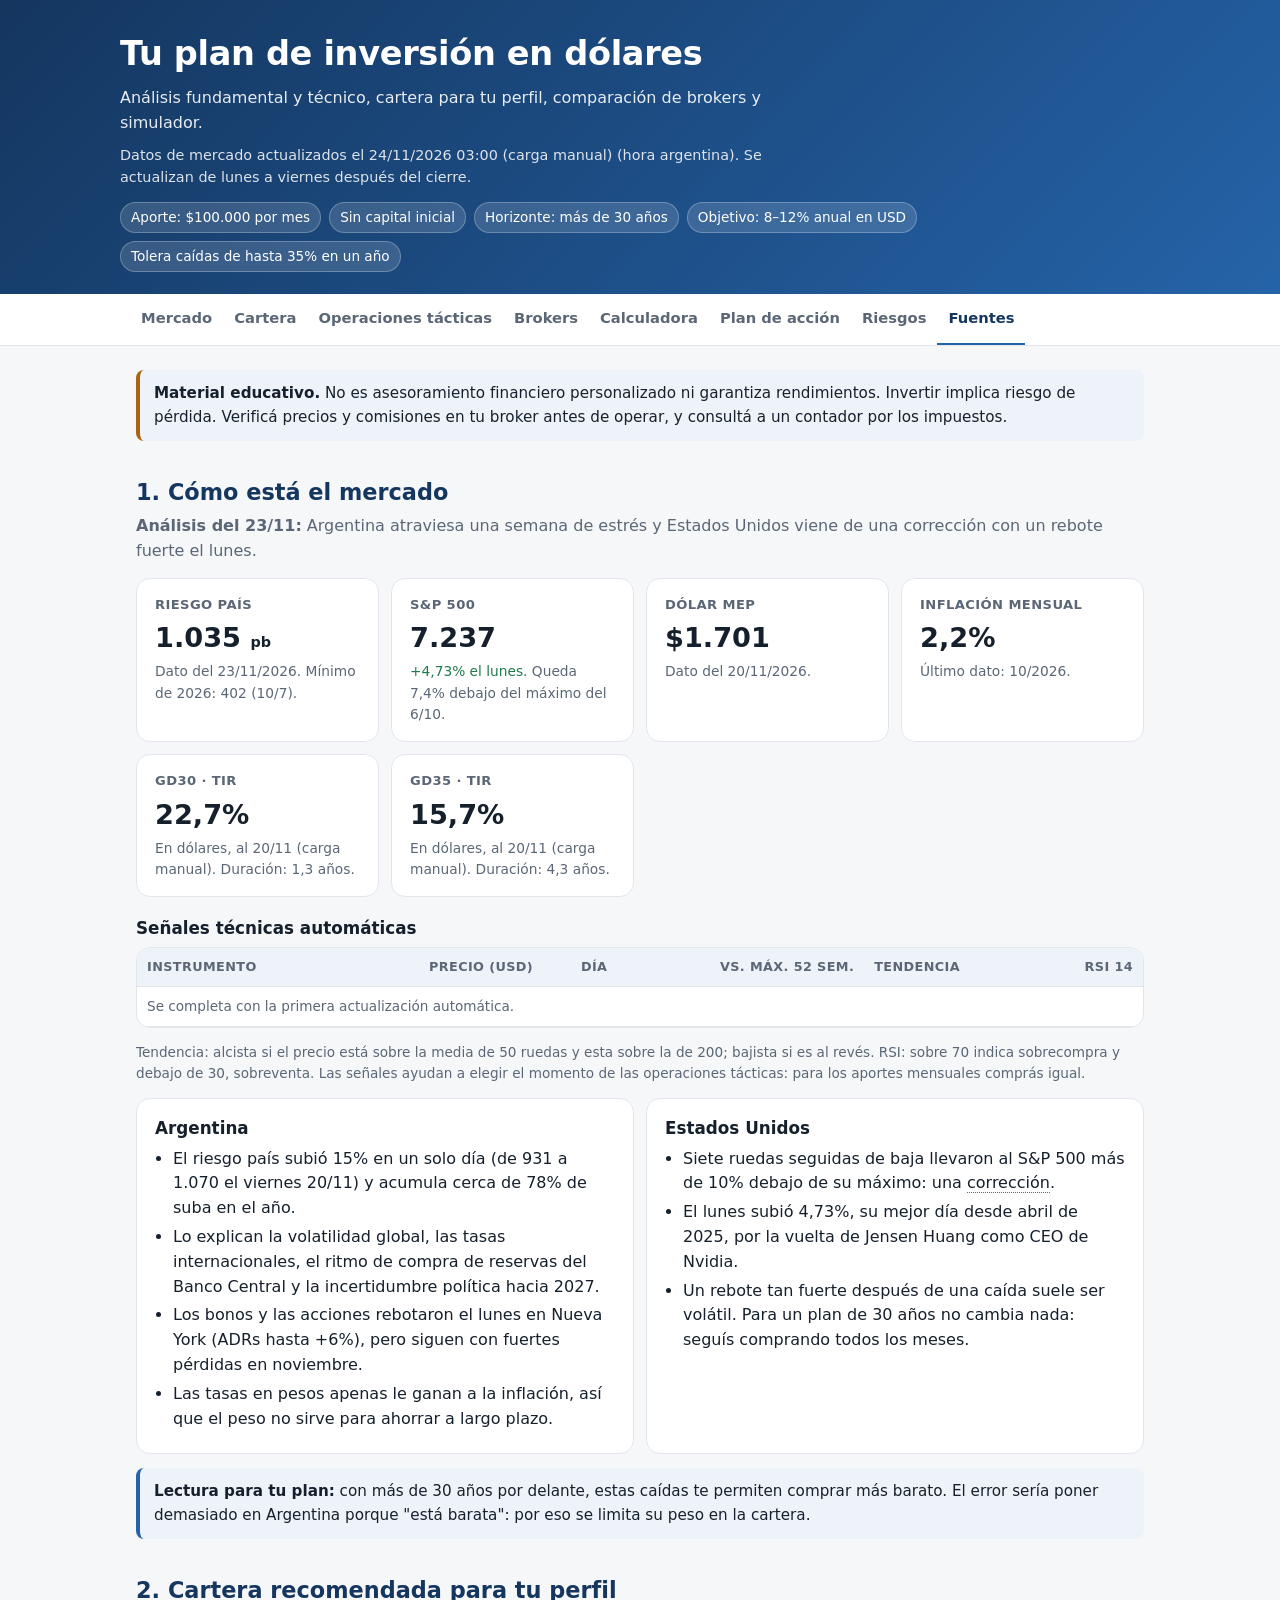
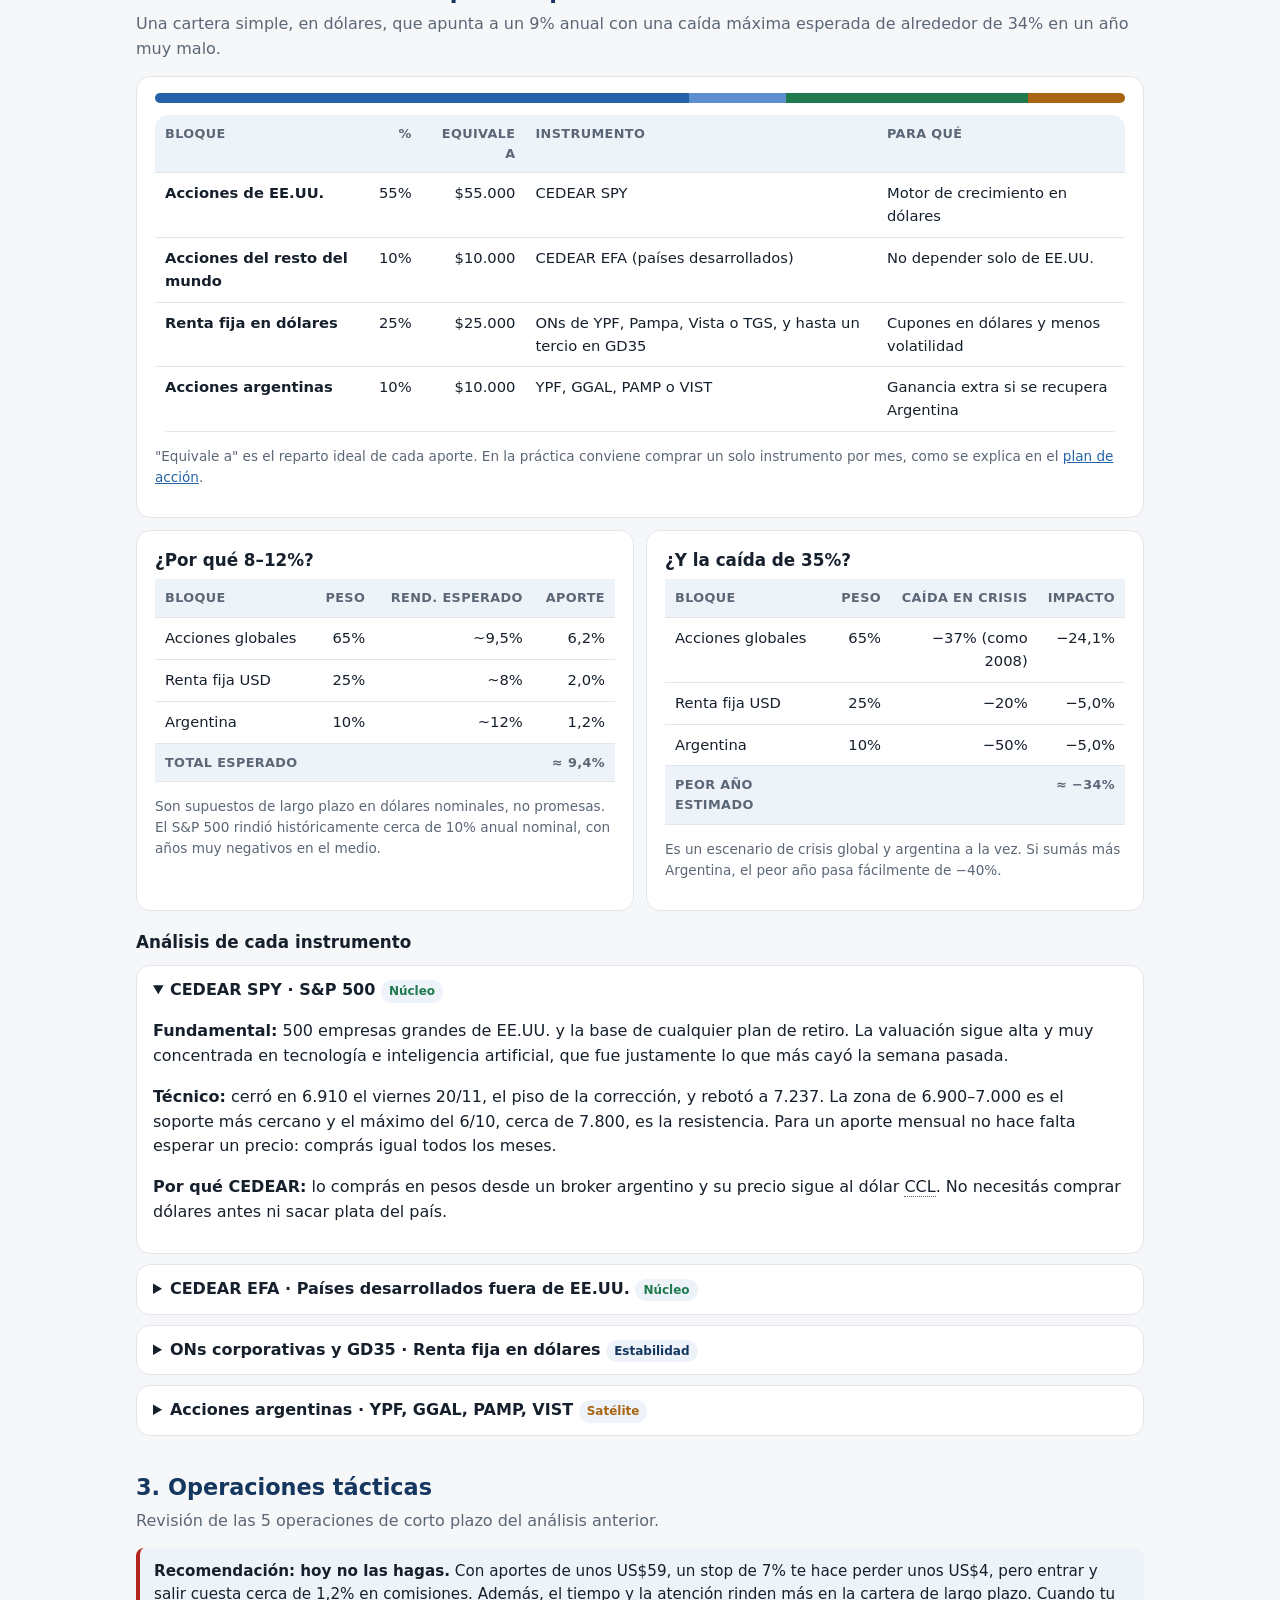
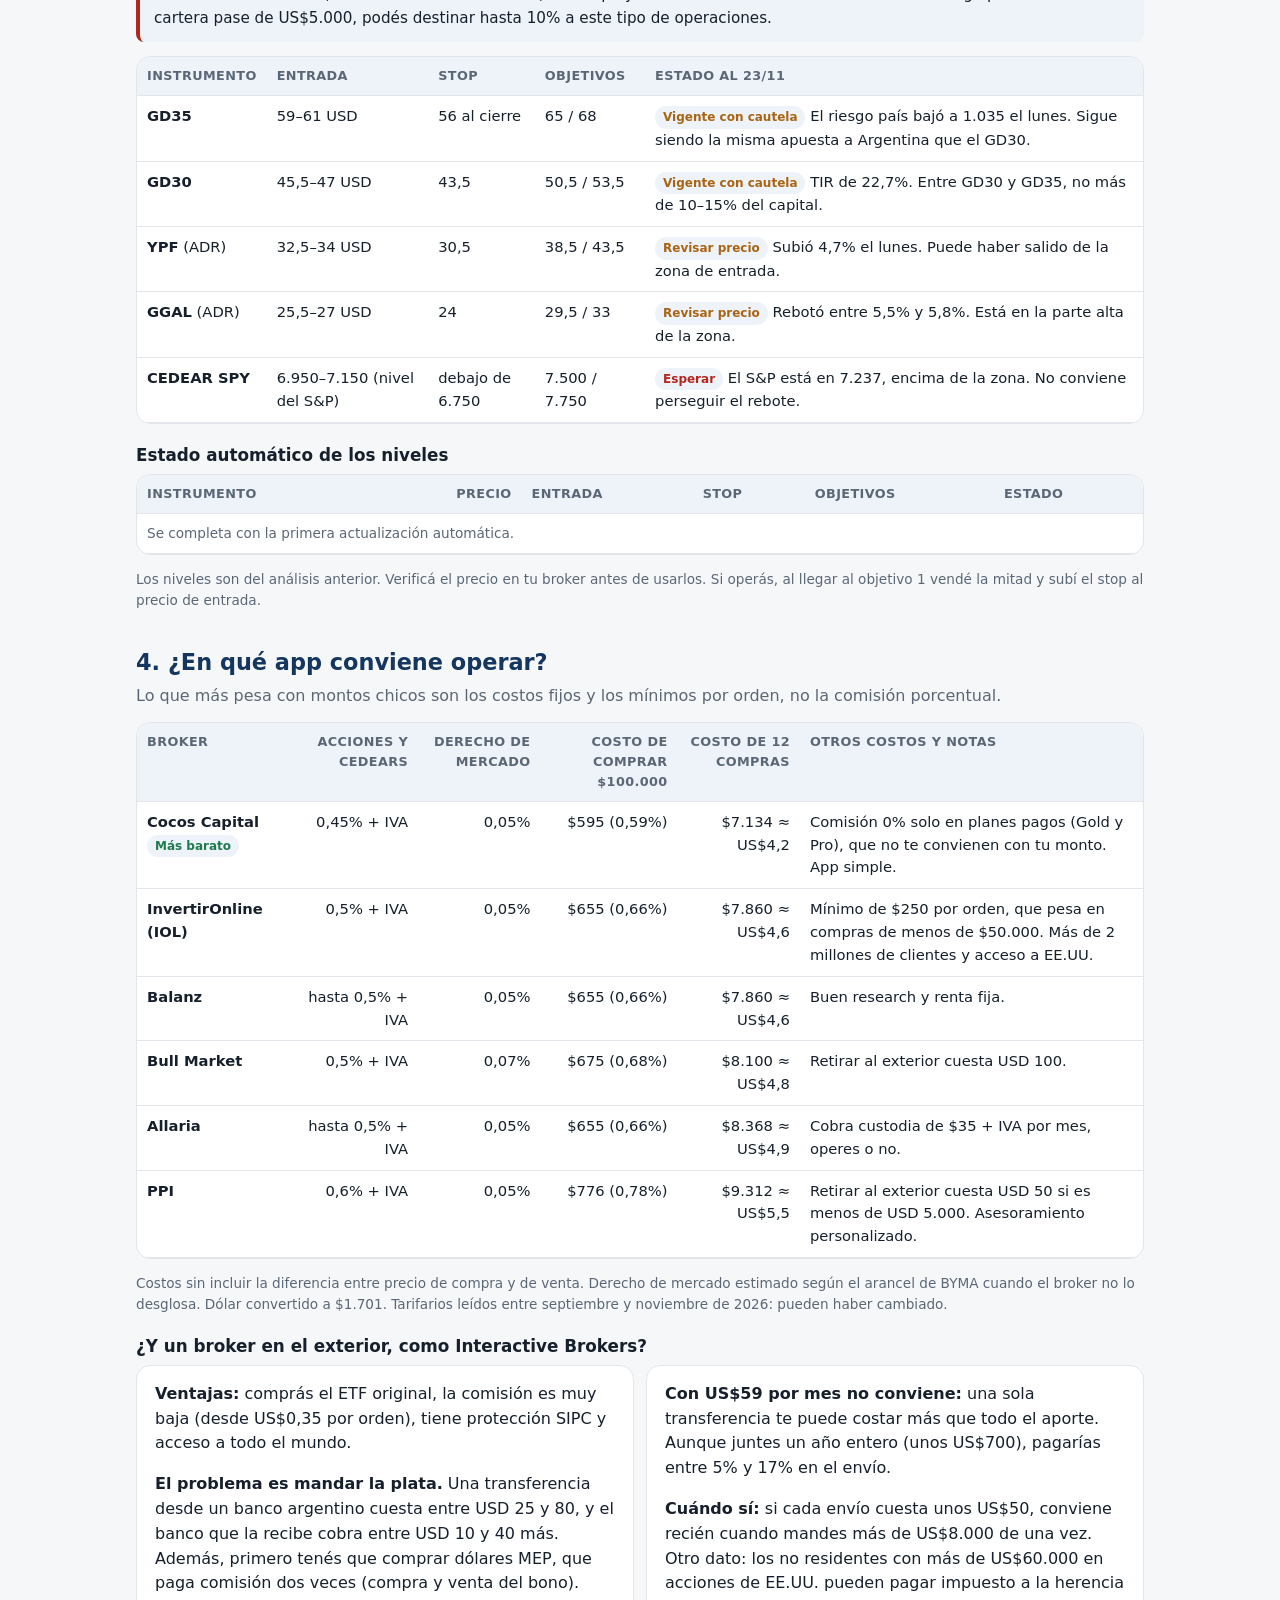
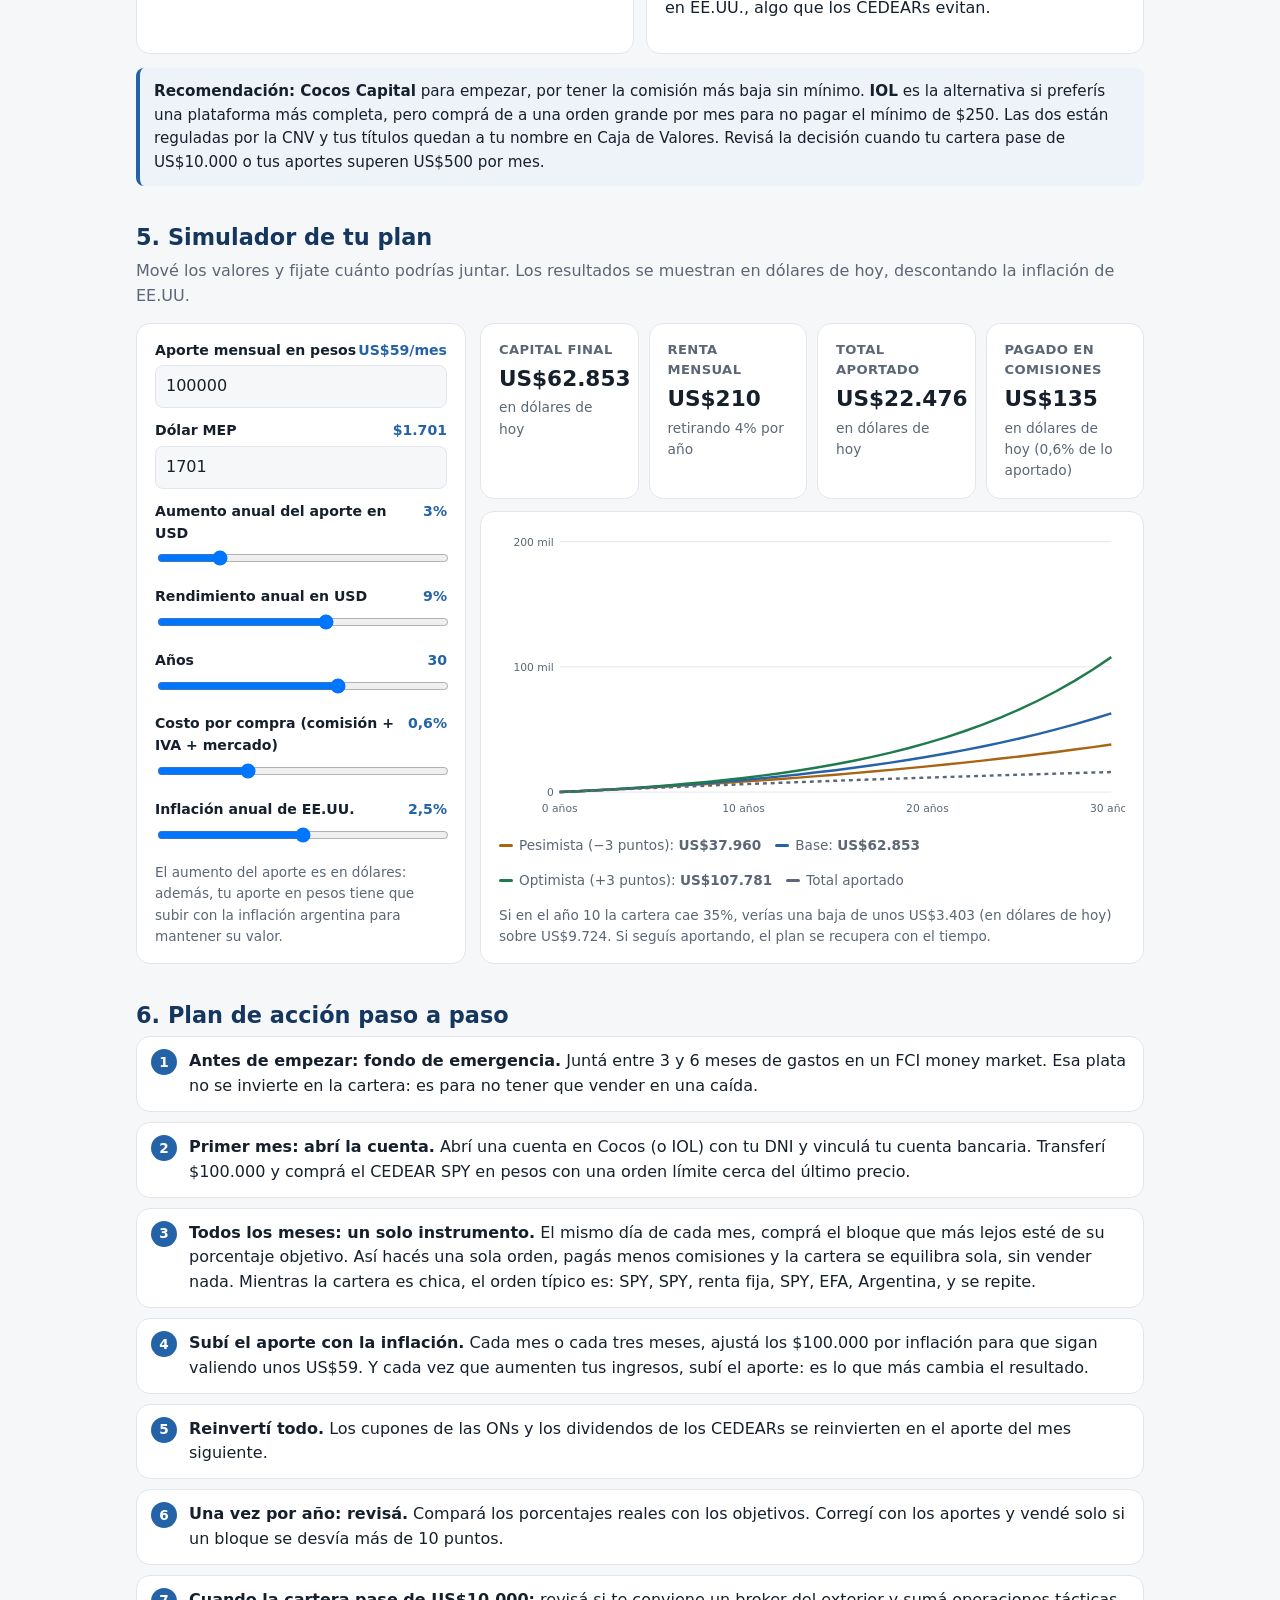
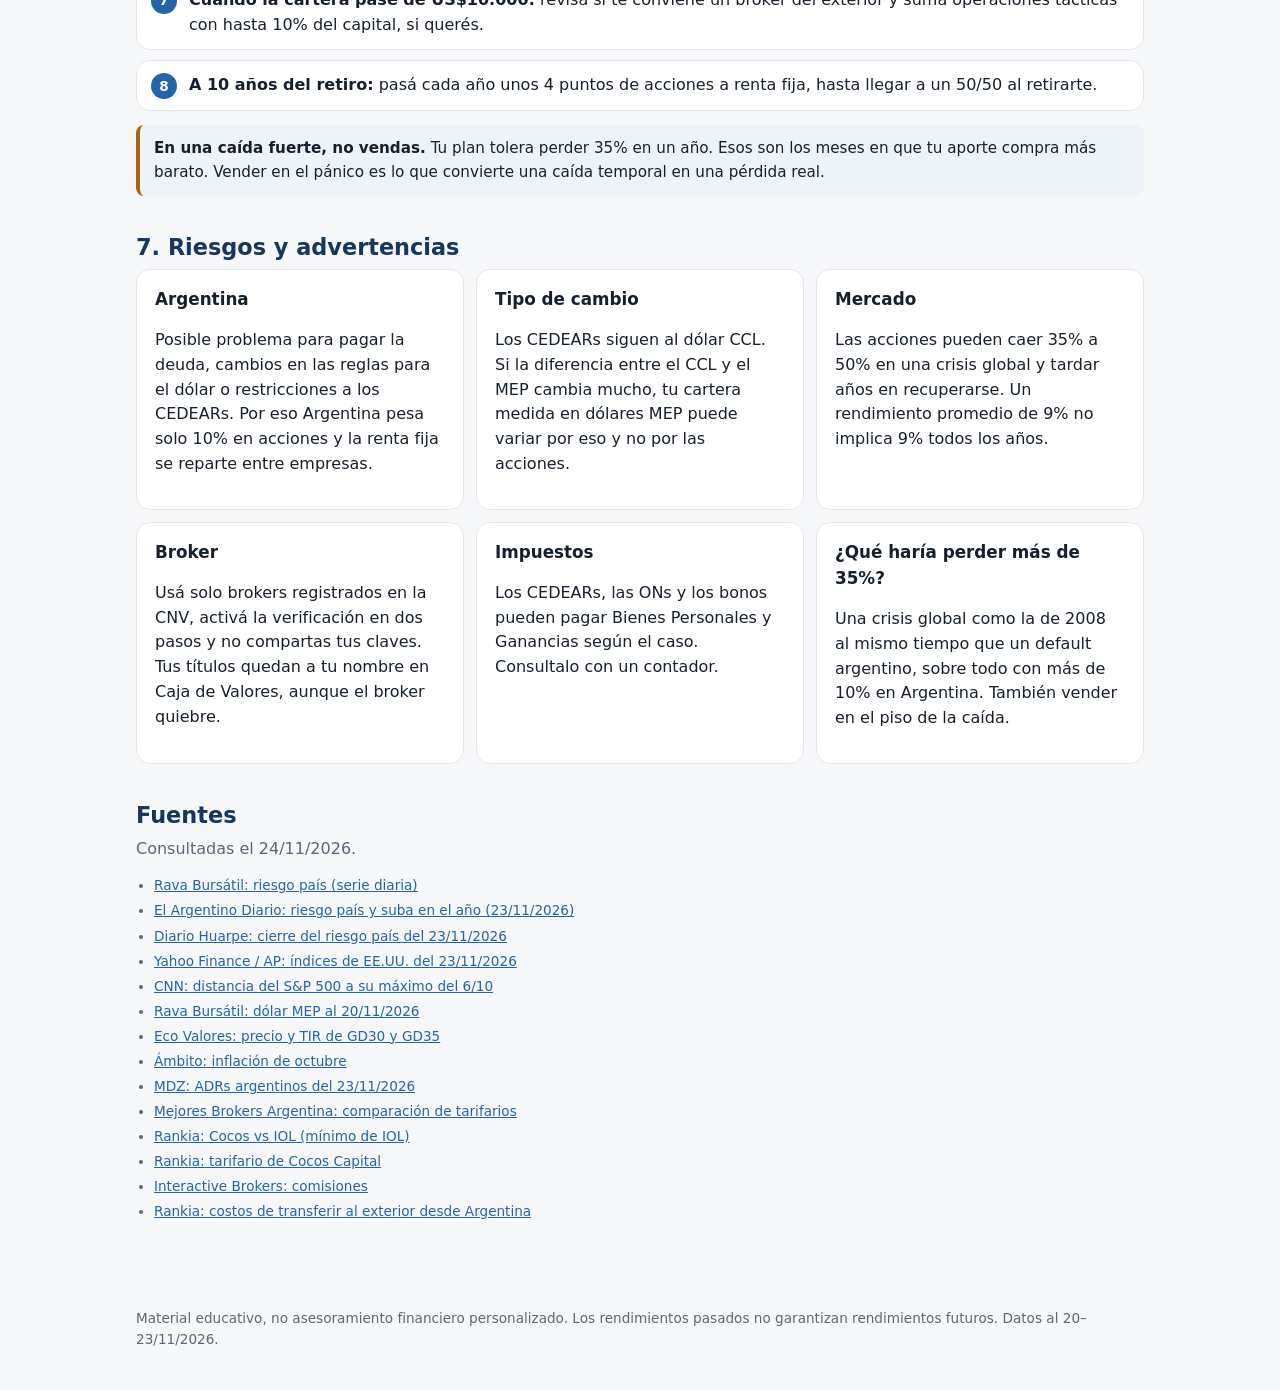
==== commit 0851f226: "Asesor: actualización diaria automática de datos de mercado Tarea programada de lunes a viernes que " ====
--- a/asesor/index.html
+++ b/asesor/index.html
@@ -85,7 +85,8 @@
 <header class="top">
   <div class="wrap">
     <h1>Tu plan de inversión en dólares</h1>
-    <p>Análisis fundamental y técnico, cartera para tu perfil, comparación de brokers y simulador. Datos al cierre del 20/11/2026 en Buenos Aires y del 23/11/2026 en Nueva York.</p>
+    <p>Análisis fundamental y técnico, cartera para tu perfil, comparación de brokers y simulador.</p>
+    <p id="upd" style="margin-top:8px;font-size:.9rem;opacity:.85">Datos de mercado: se actualizan de lunes a viernes después del cierre.</p>
     <div class="profile">
       <span>Aporte: $100.000 por mes</span>
       <span>Sin capital inicial</span>
@@ -109,15 +110,24 @@
 <!-- ============ MERCADO ============ -->
 <section id="mercado">
   <h2>1. Cómo está el mercado</h2>
-  <p class="lead">Argentina atraviesa una semana de estrés y Estados Unidos viene de una corrección con un rebote fuerte el lunes.</p>
+  <p class="lead"><strong>Análisis del 23/11:</strong> Argentina atraviesa una semana de estrés y Estados Unidos viene de una corrección con un rebote fuerte el lunes.</p>
   <div class="grid g4">
-    <div class="card kpi"><div class="lbl">Riesgo país</div><div class="val">1.035 <small style="font-size:.9rem">pb</small></div><div class="sub"><span class="up">−35 el lunes 23/11</span>. El viernes cerró en 1.070, contra un mínimo de 402 el 10/7.</div></div>
-    <div class="card kpi"><div class="lbl">S&amp;P 500</div><div class="val">7.237</div><div class="sub"><span class="up">+4,73% el lunes</span>. Queda 7,4% debajo del máximo del 6/10.</div></div>
-    <div class="card kpi"><div class="lbl">Dólar MEP</div><div class="val">$1.701</div><div class="sub"><span class="down">+7,4%</span> entre el 9/11 y el 20/11.</div></div>
-    <div class="card kpi"><div class="lbl">Inflación de octubre</div><div class="val">2,2%</div><div class="sub">Segundo mes seguido de aceleración.</div></div>
-    <div class="card kpi"><div class="lbl">GD30 · TIR</div><div class="val">22,7%</div><div class="sub">En dólares, al 20/11. Duración: 1,3 años.</div></div>
-    <div class="card kpi"><div class="lbl">GD35 · TIR</div><div class="val">15,7%</div><div class="sub">En dólares, al 20/11. Duración: 4,3 años.</div></div>
-  </div>
+    <div class="card kpi"><div class="lbl">Riesgo país</div><div class="val"><span id="k-rp">1.035</span> <small style="font-size:.9rem">pb</small></div><div class="sub" id="k-rp-s"><span class="up">−35 el lunes 23/11</span>. El viernes cerró en 1.070, contra un mínimo de 402 el 10/7.</div></div>
+    <div class="card kpi"><div class="lbl">S&amp;P 500</div><div class="val" id="k-sp">7.237</div><div class="sub" id="k-sp-s"><span class="up">+4,73% el lunes</span>. Queda 7,4% debajo del máximo del 6/10.</div></div>
+    <div class="card kpi"><div class="lbl">Dólar MEP</div><div class="val" id="k-mep">$1.701</div><div class="sub" id="k-mep-s"><span class="down">+7,4%</span> entre el 9/11 y el 20/11.</div></div>
+    <div class="card kpi"><div class="lbl" id="k-inf-l">Inflación de octubre</div><div class="val" id="k-inf">2,2%</div><div class="sub" id="k-inf-s">Segundo mes seguido de aceleración.</div></div>
+    <div class="card kpi"><div class="lbl">GD30 · TIR</div><div class="val">22,7%</div><div class="sub">En dólares, al 20/11 (carga manual). Duración: 1,3 años.</div></div>
+    <div class="card kpi"><div class="lbl">GD35 · TIR</div><div class="val">15,7%</div><div class="sub">En dólares, al 20/11 (carga manual). Duración: 4,3 años.</div></div>
+  </div>
+
+  <h3>Señales técnicas automáticas</h3>
+  <div class="scroll" id="senales">
+    <table class="tbl">
+      <thead><tr><th>Instrumento</th><th class="n">Precio (USD)</th><th class="n">Día</th><th class="n">Vs. máx. 52 sem.</th><th>Tendencia</th><th class="n">RSI 14</th></tr></thead>
+      <tbody id="senales-body"><tr><td colspan="6" class="small">Se completa con la primera actualización automática.</td></tr></tbody>
+    </table>
+  </div>
+  <p class="small">Tendencia: alcista si el precio está sobre la media de 50 ruedas y esta sobre la de 200; bajista si es al revés. RSI: sobre 70 indica sobrecompra y debajo de 30, sobreventa. Las señales ayudan a elegir el momento de las operaciones tácticas: para los aportes mensuales comprás igual.</p>
 
   <div class="grid g2" style="margin-top:12px">
     <div class="card">
@@ -234,6 +244,9 @@
     </tbody>
   </table>
   </div>
+  <h3>Estado automático de los niveles</h3>
+  <div class="scroll"><table class="tbl"><thead><tr><th>Instrumento</th><th class="n">Precio</th><th>Entrada</th><th>Stop</th><th>Objetivos</th><th>Estado</th></tr></thead>
+  <tbody id="tact-body"><tr><td colspan="6" class="small">Se completa con la primera actualización automática.</td></tr></tbody></table></div>
   <p class="small">Los niveles son del análisis anterior. Verificá el precio en tu broker antes de usarlos. Si operás, al llegar al objetivo 1 vendé la mitad y subí el stop al precio de entrada.</p>
 </section>
 
@@ -488,5 +501,40 @@
   }
 })();
 </script>
+<script>
+(function(){
+  var $ = function(id){ return document.getElementById(id); };
+  var n = function(v, d){ return (+v).toLocaleString('es-AR', {minimumFractionDigits:d||0, maximumFractionDigits:d||0}); };
+  var fecha = function(f){ if(!f) return ''; var p = f.split('-'); return p.length===3 ? p[2]+'/'+p[1]+'/'+p[0] : (p.length===2 ? p[1]+'/'+p[0] : f); };
+  var cls = function(v){ return v >= 0 ? 'up' : 'down'; };
+  var sg = function(v){ return (v >= 0 ? '+' : '') + n(v, 2) + '%'; };
+  var esc = function(t){ return String(t).replace(/[&<>"]/g, function(c){ return {'&':'&amp;','<':'&lt;','>':'&gt;','"':'&quot;'}[c]; }); };
+  fetch('data.json?v=' + Date.now(), {cache:'no-store'}).then(function(r){ return r.json(); }).then(function(d){
+    if (d.actualizado) $('upd').textContent = 'Datos de mercado actualizados el ' + d.actualizado + ' (hora argentina). Se actualizan de lunes a viernes después del cierre.';
+    if (d.riesgo_pais){ $('k-rp').textContent = n(d.riesgo_pais.valor); $('k-rp-s').textContent = 'Dato del ' + fecha(d.riesgo_pais.fecha) + '. Mínimo de 2026: 402 (10/7).'; }
+    if (d.mep){
+      $('k-mep').textContent = '$' + n(d.mep.valor);
+      $('k-mep-s').textContent = 'Dato del ' + fecha(d.mep.fecha) + (d.ccl ? '. CCL: $' + n(d.ccl.valor) : '') + '.';
+      var m = $('mep'); if (m && !m.dataset.tocado){ m.value = Math.round(d.mep.valor); m.dispatchEvent(new Event('input')); }
+    }
+    if (d.inflacion){ $('k-inf-l').textContent = 'Inflación mensual'; $('k-inf').textContent = n(d.inflacion.valor, 1) + '%'; $('k-inf-s').textContent = 'Último dato: ' + fecha(d.inflacion.fecha) + '.'; }
+    var ins = d.instrumentos || {};
+    var sp = ins['^GSPC'];
+    if (sp){ $('k-sp').textContent = n(sp.precio); $('k-sp-s').innerHTML = '<span class="' + cls(sp.var_dia) + '">' + sg(sp.var_dia) + ' en el día</span>. A ' + n(Math.abs(sp.dist_max), 1) + '% de su máximo de 52 semanas.'; }
+    var filas = Object.keys(ins).filter(function(k){ return k !== '^GSPC'; }).map(function(k){
+      var i = ins[k];
+      var t = i.tendencia === 'Alcista' ? 'g' : (i.tendencia === 'Bajista' ? 'b' : 'w');
+      return '<tr><td><strong>' + esc(i.nombre) + '</strong><br><span class="small">' + fecha(i.fecha) + '</span></td><td class="n">' + n(i.precio, 2) + '</td><td class="n ' + cls(i.var_dia) + '">' + sg(i.var_dia) + '</td><td class="n">' + n(i.dist_max, 1) + '%</td><td><span class="tag ' + t + '">' + esc(i.tendencia) + '</span></td><td class="n">' + (i.rsi == null ? '–' : n(i.rsi, 0) + ' <span class="small">' + esc(i.rsi_lectura) + '</span>') + '</td></tr>';
+    });
+    if (filas.length) $('senales-body').innerHTML = filas.join('');
+    if (d.tacticas && d.tacticas.length){
+      $('tact-body').innerHTML = d.tacticas.map(function(t){
+        return '<tr><td><strong>' + esc(t.nombre) + '</strong></td><td class="n">' + (t.precio == null ? '–' : n(t.precio, 2)) + '</td><td>' + n(t.entrada[0], 1) + '–' + n(t.entrada[1], 1) + '</td><td>' + n(t.stop, 1) + '</td><td>' + n(t.obj[0], 1) + ' / ' + n(t.obj[1], 1) + '</td><td><span class="tag ' + t.nivel + '">' + esc(t.estado) + '</span></td></tr>';
+      }).join('');
+    }
+  }).catch(function(){ /* sin datos nuevos: queda la carga manual */ });
+  var m = $('mep'); if (m) m.addEventListener('change', function(){ m.dataset.tocado = '1'; });
+})();
+</script>
 </body>
 </html>
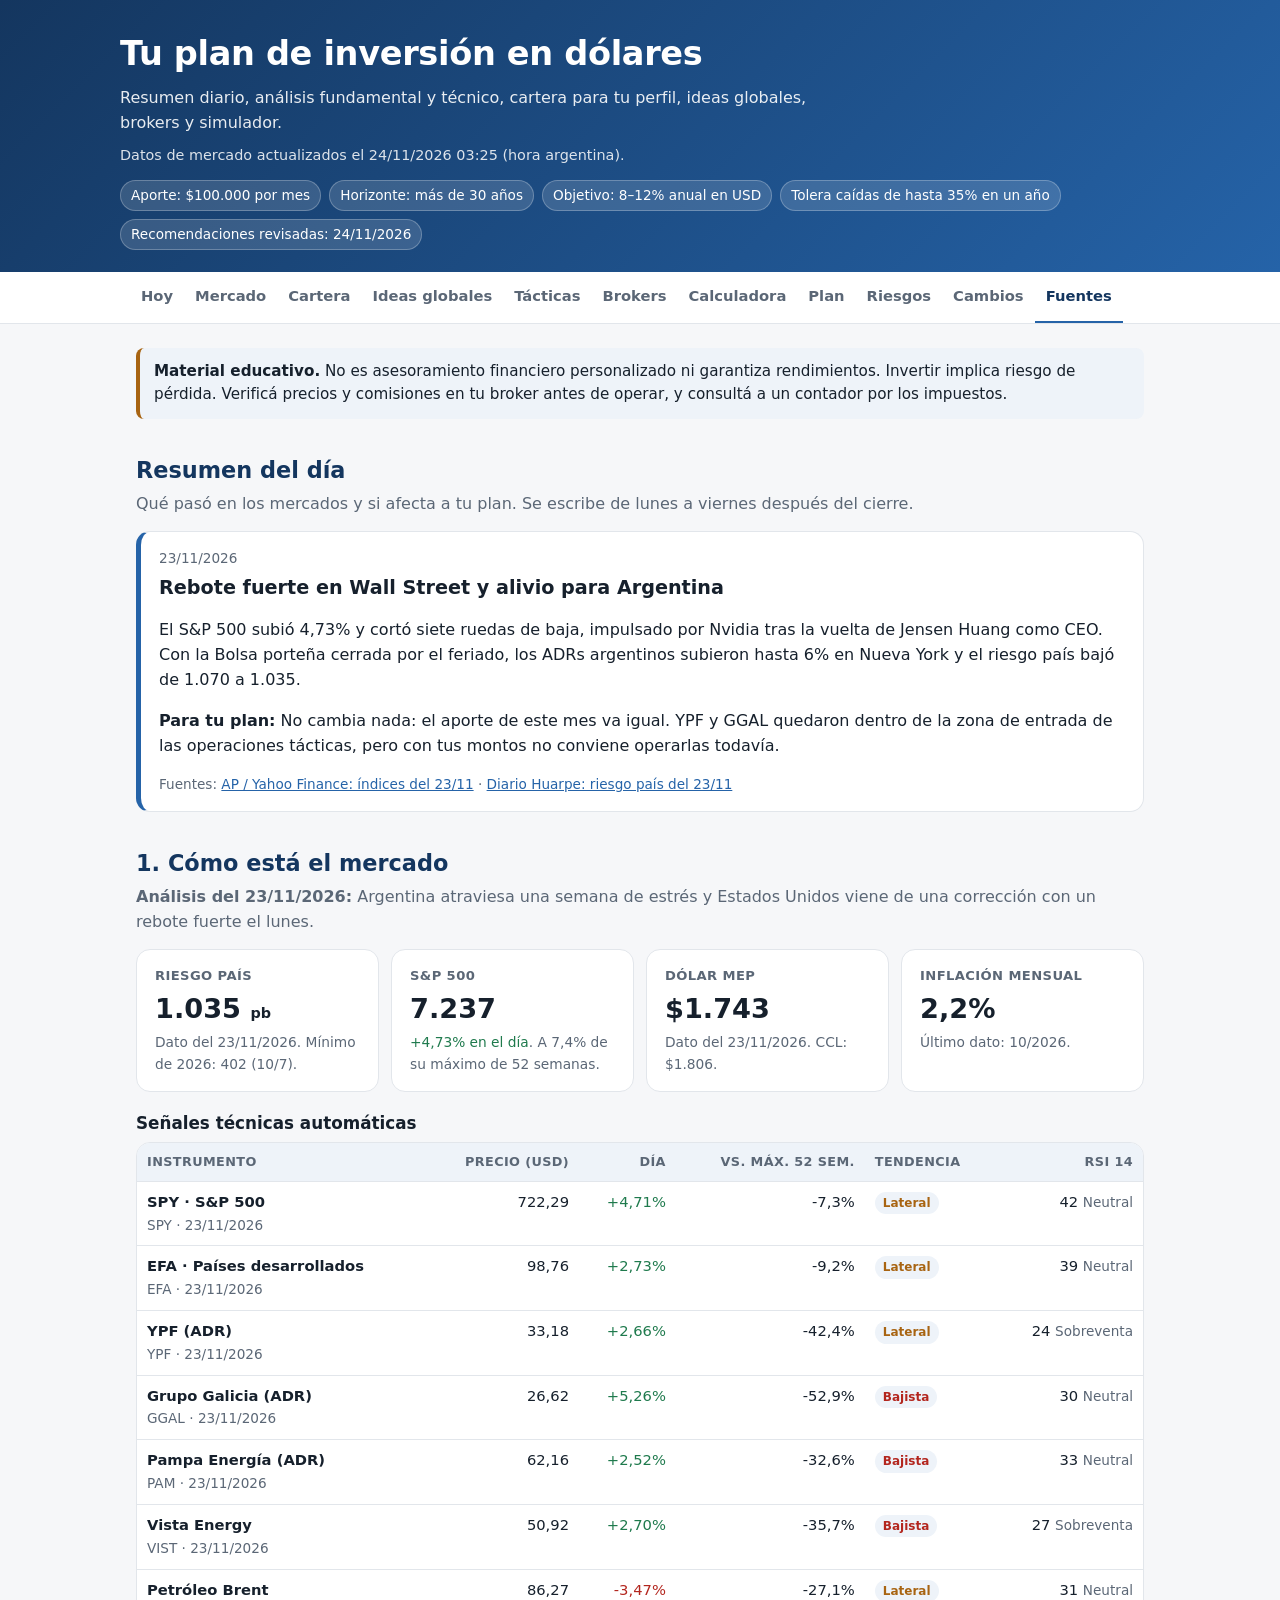
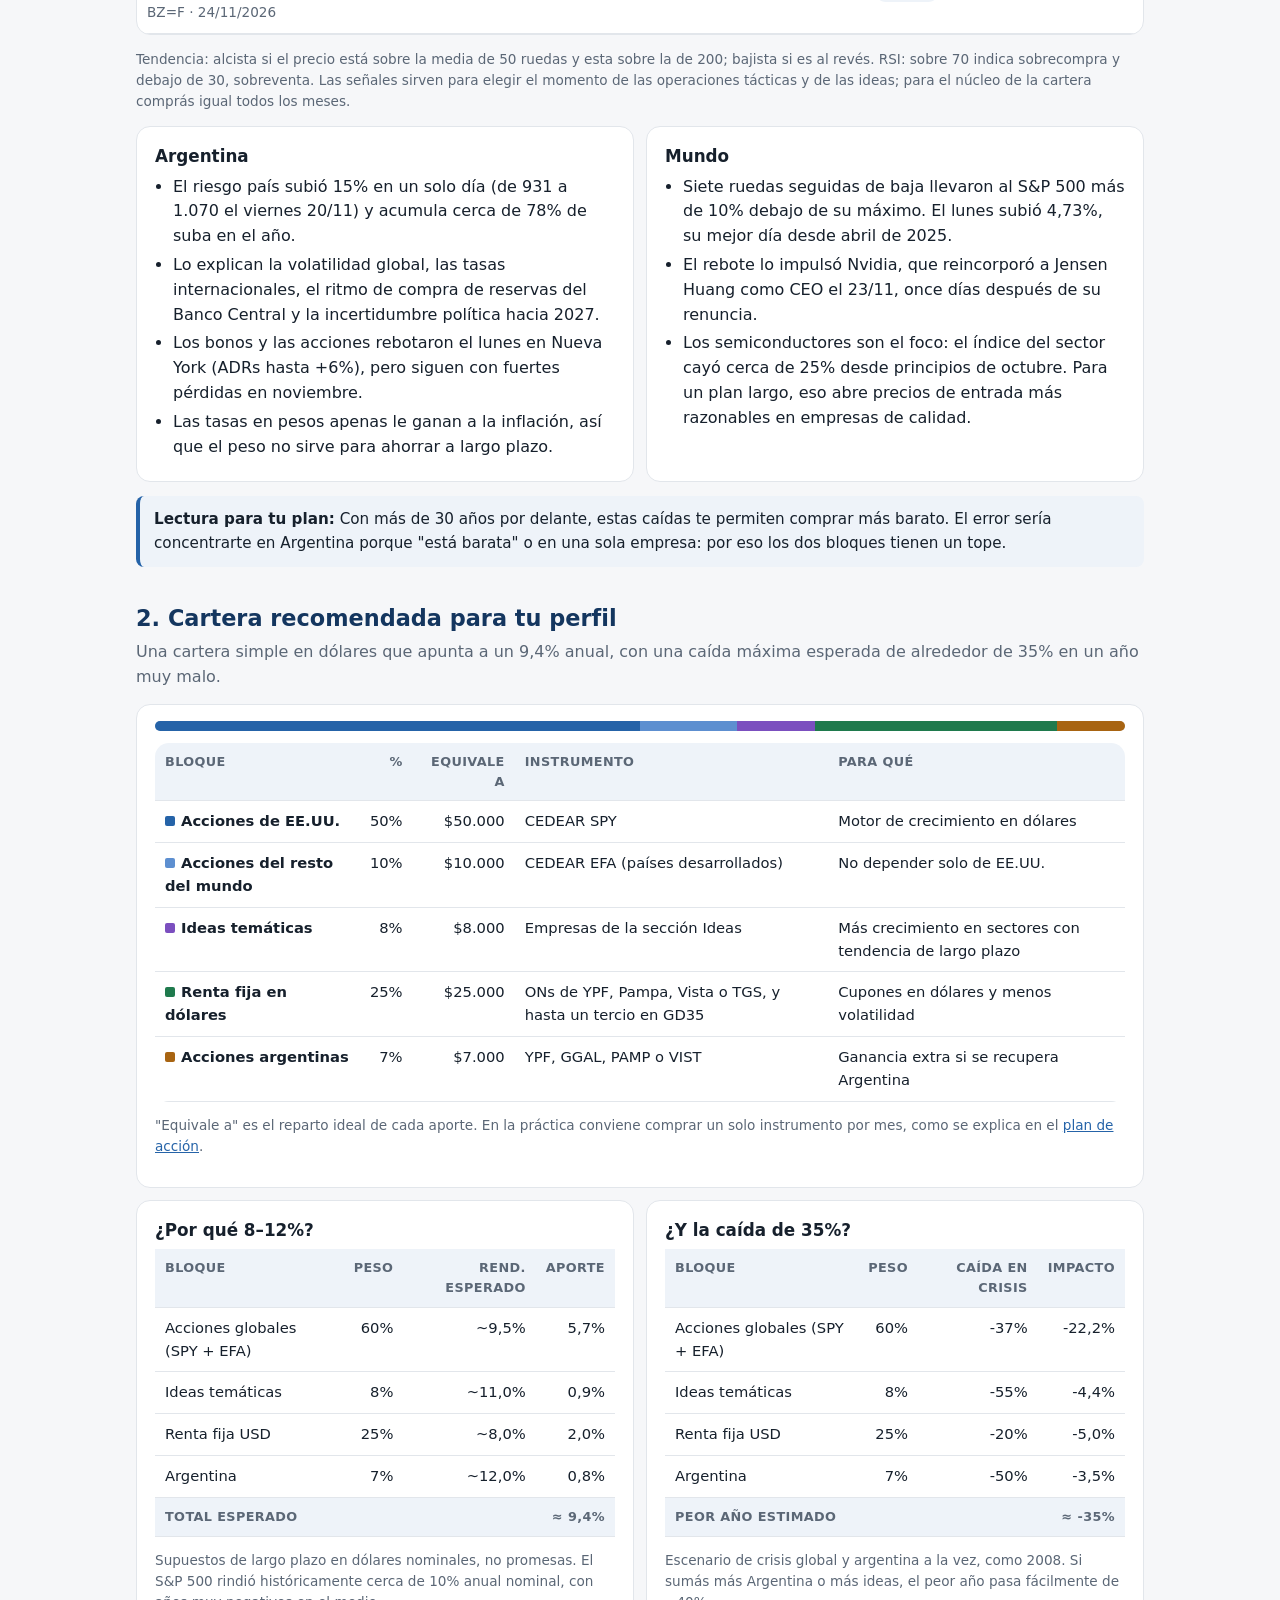
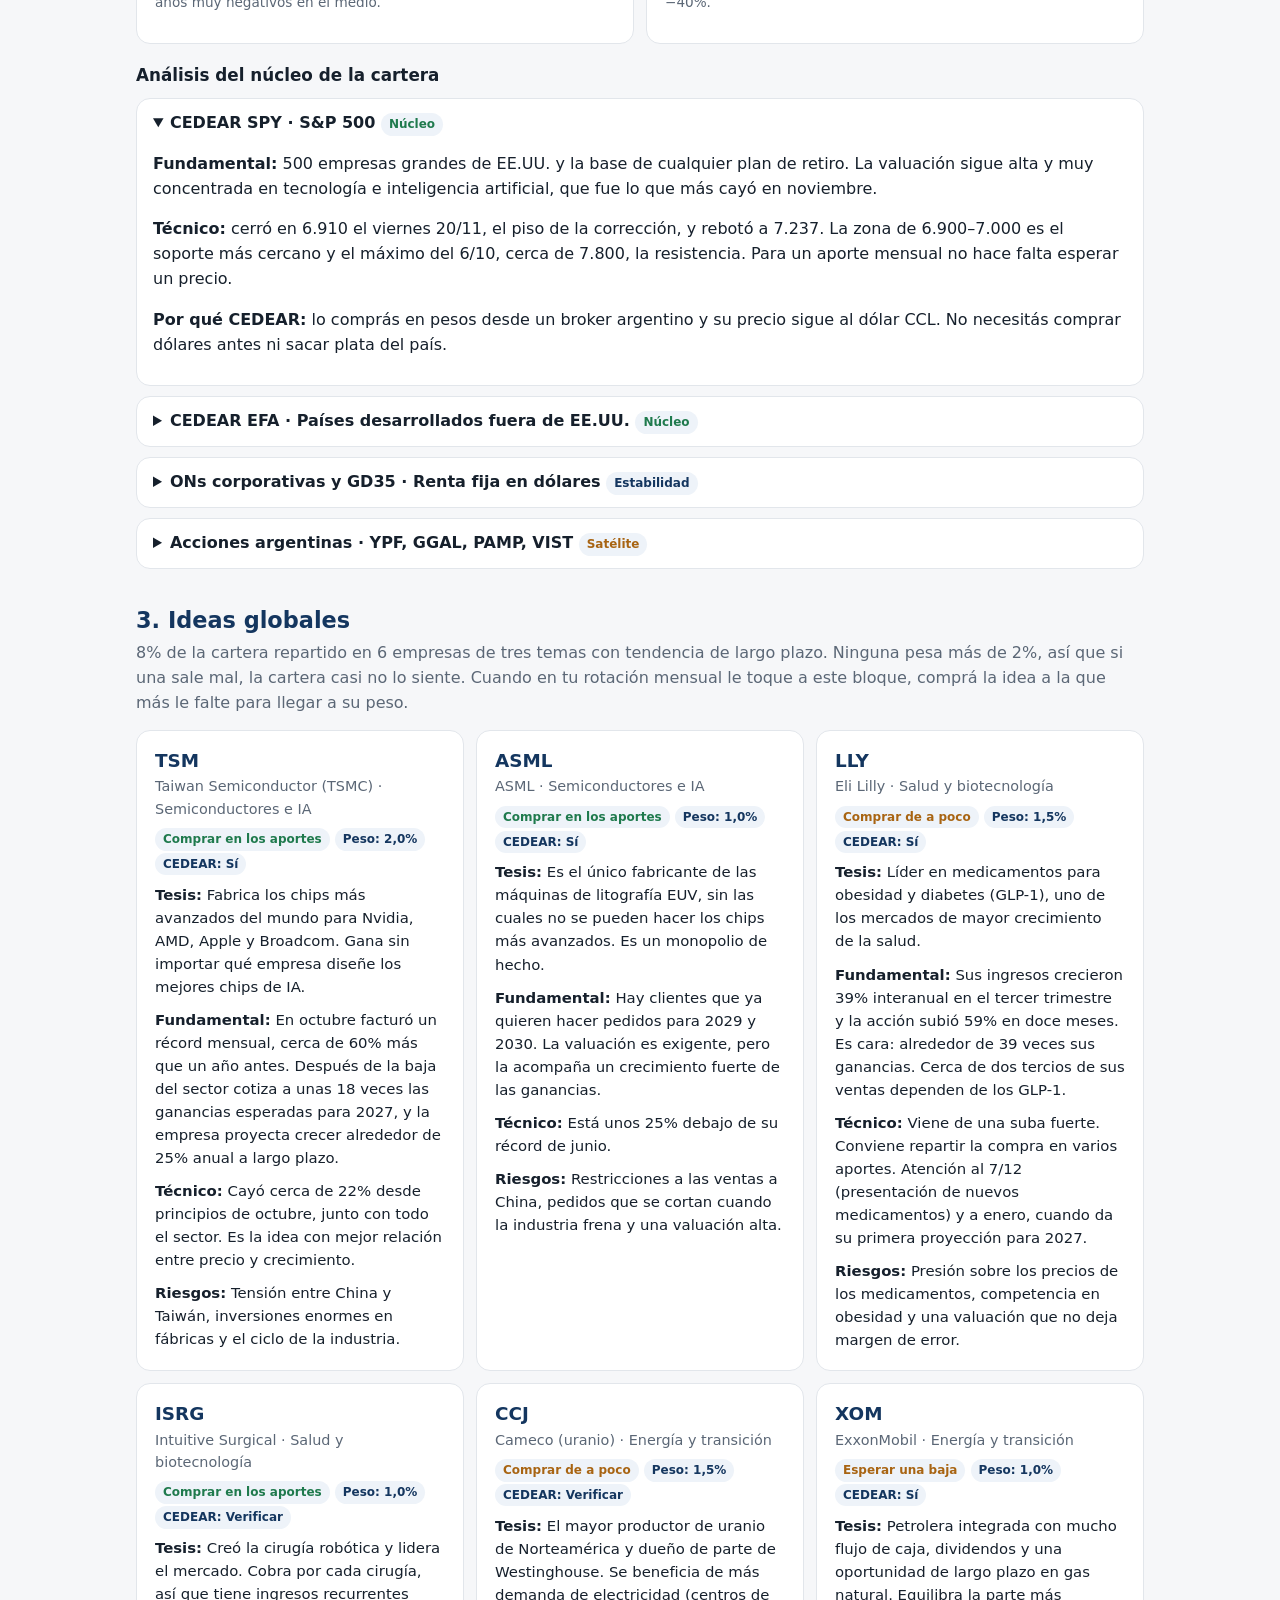
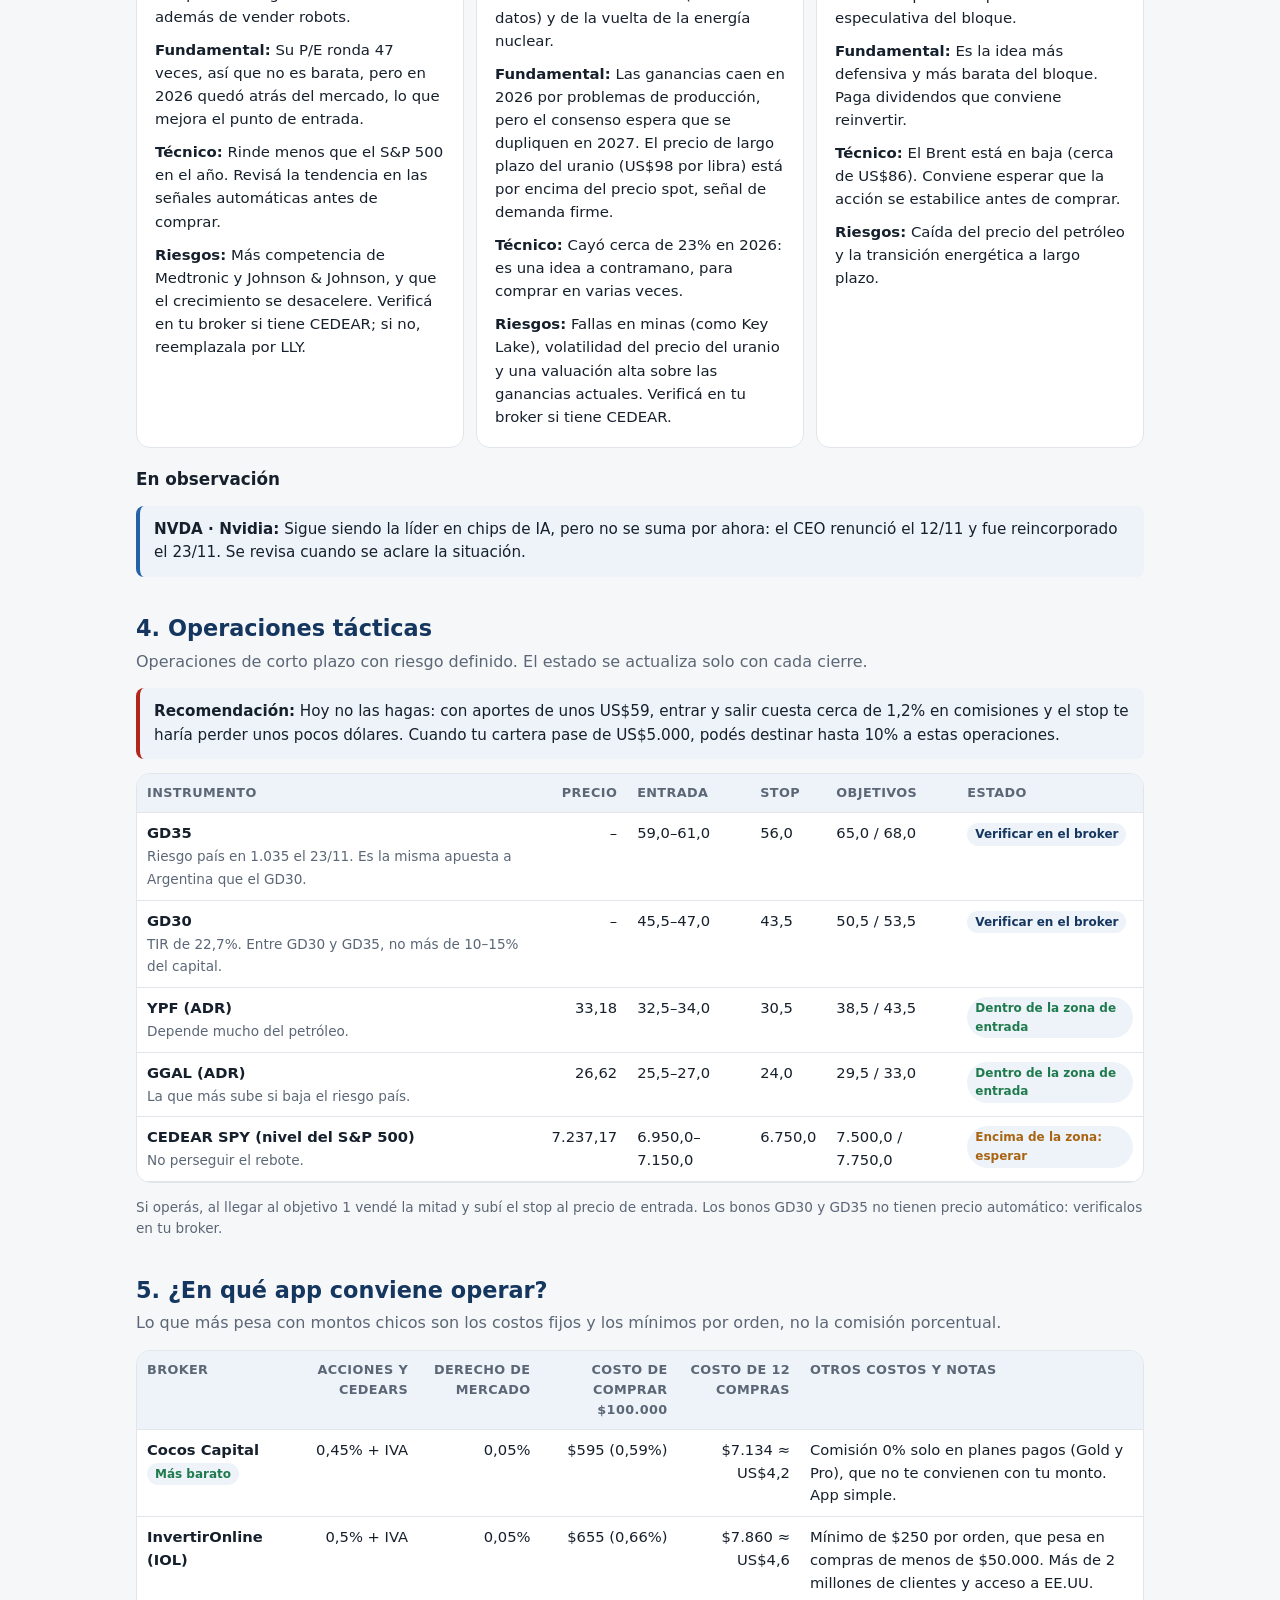
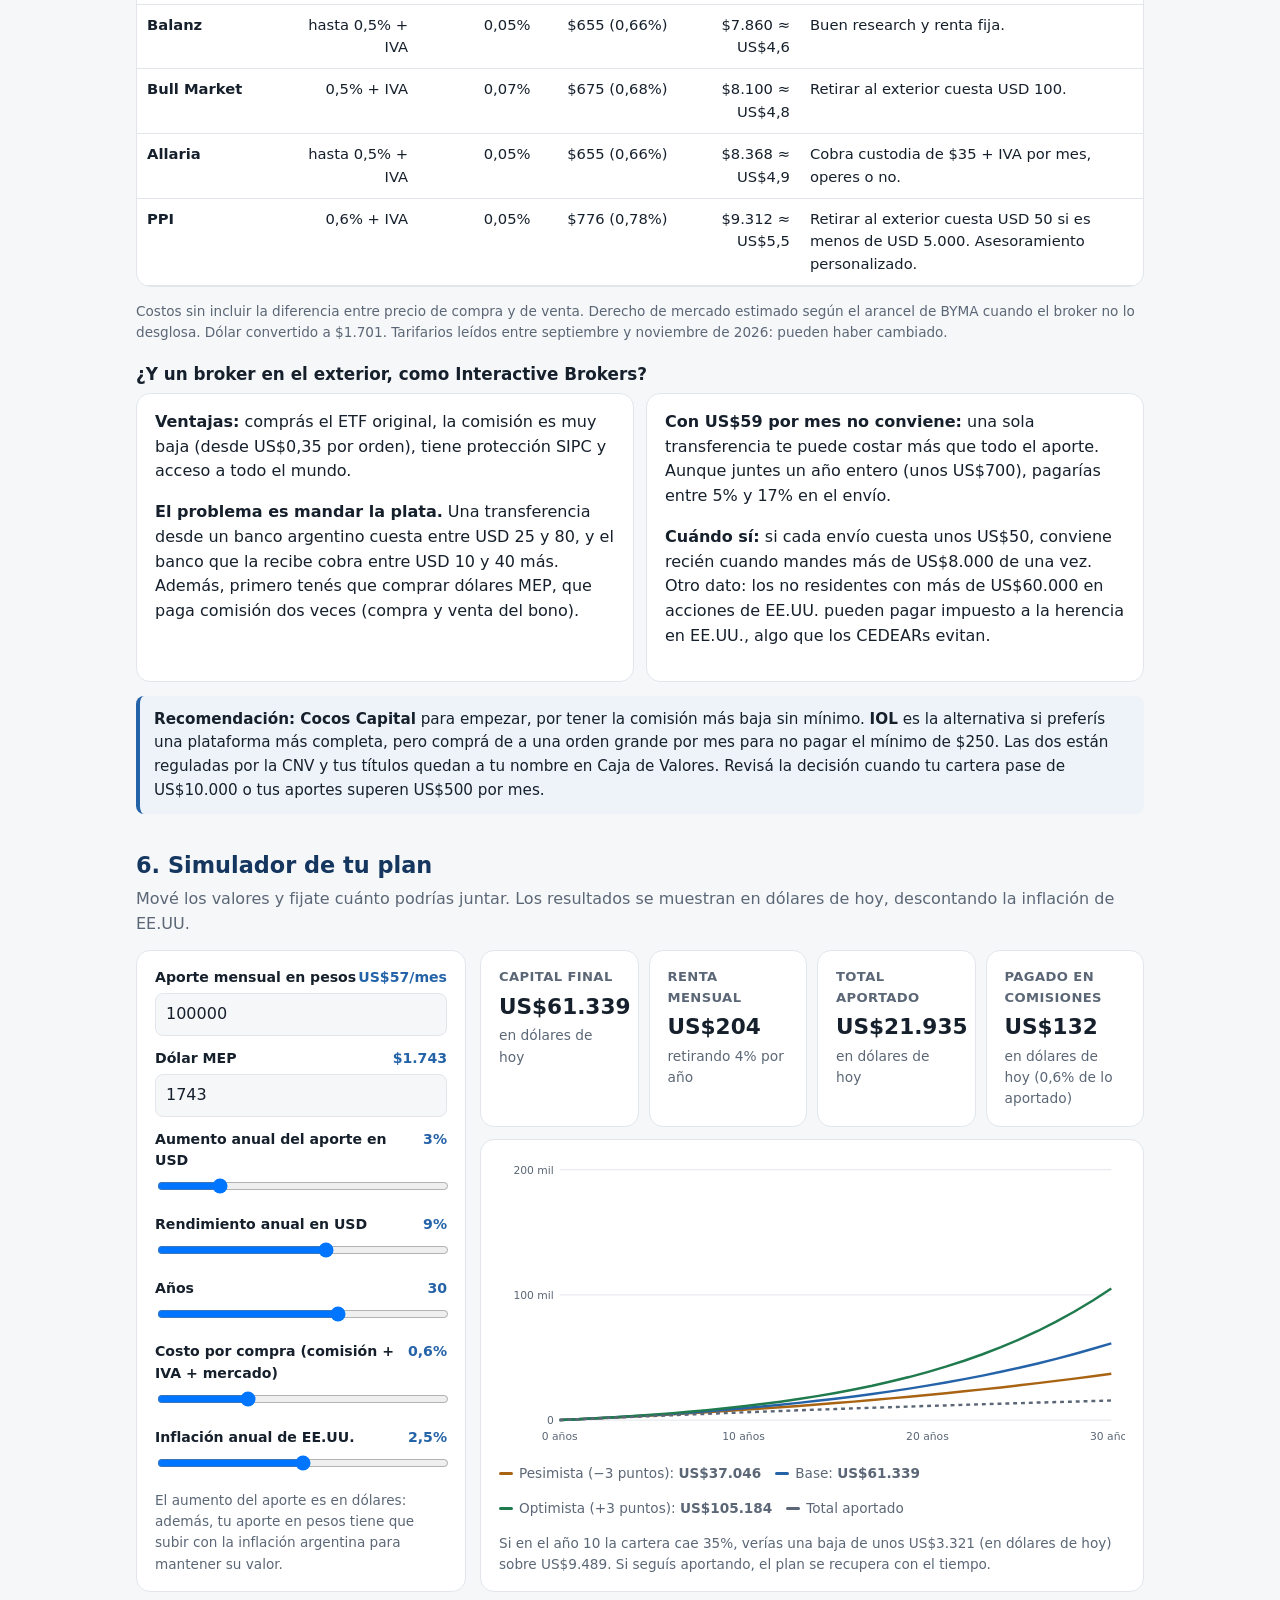
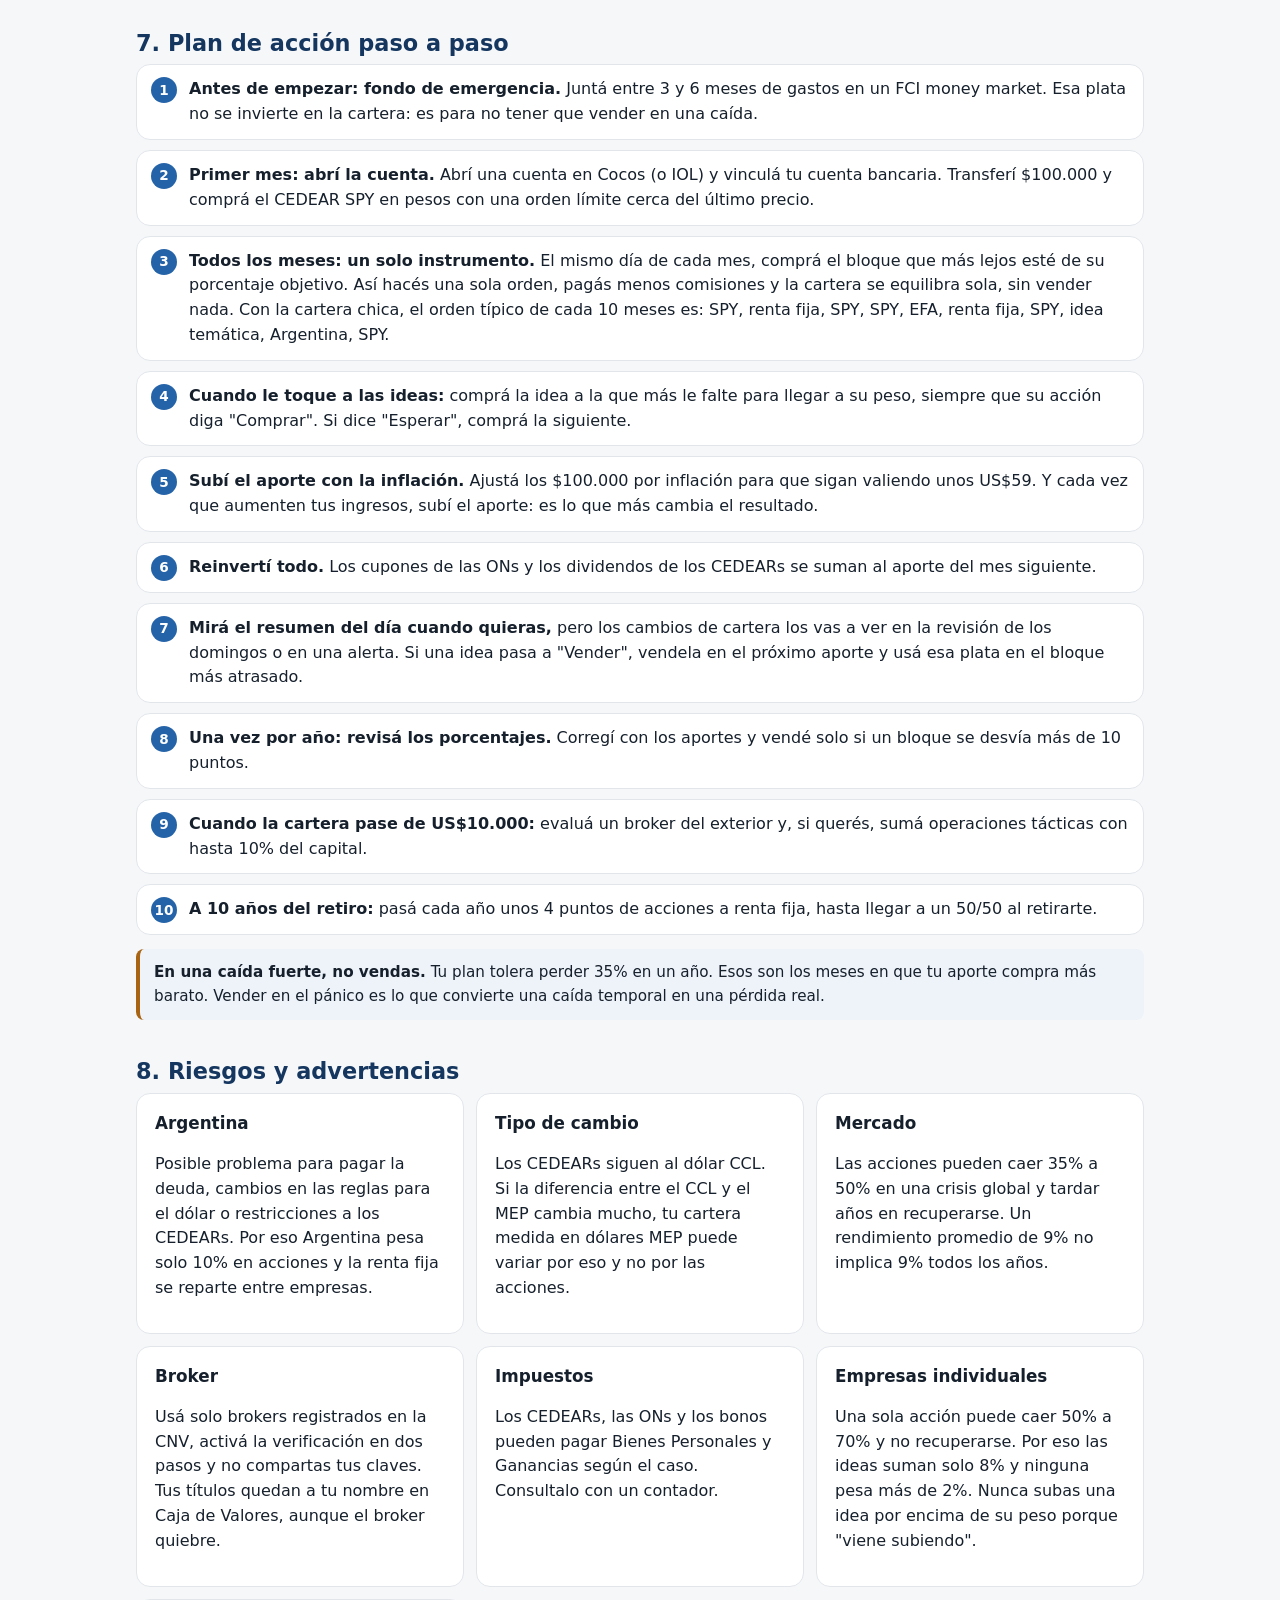
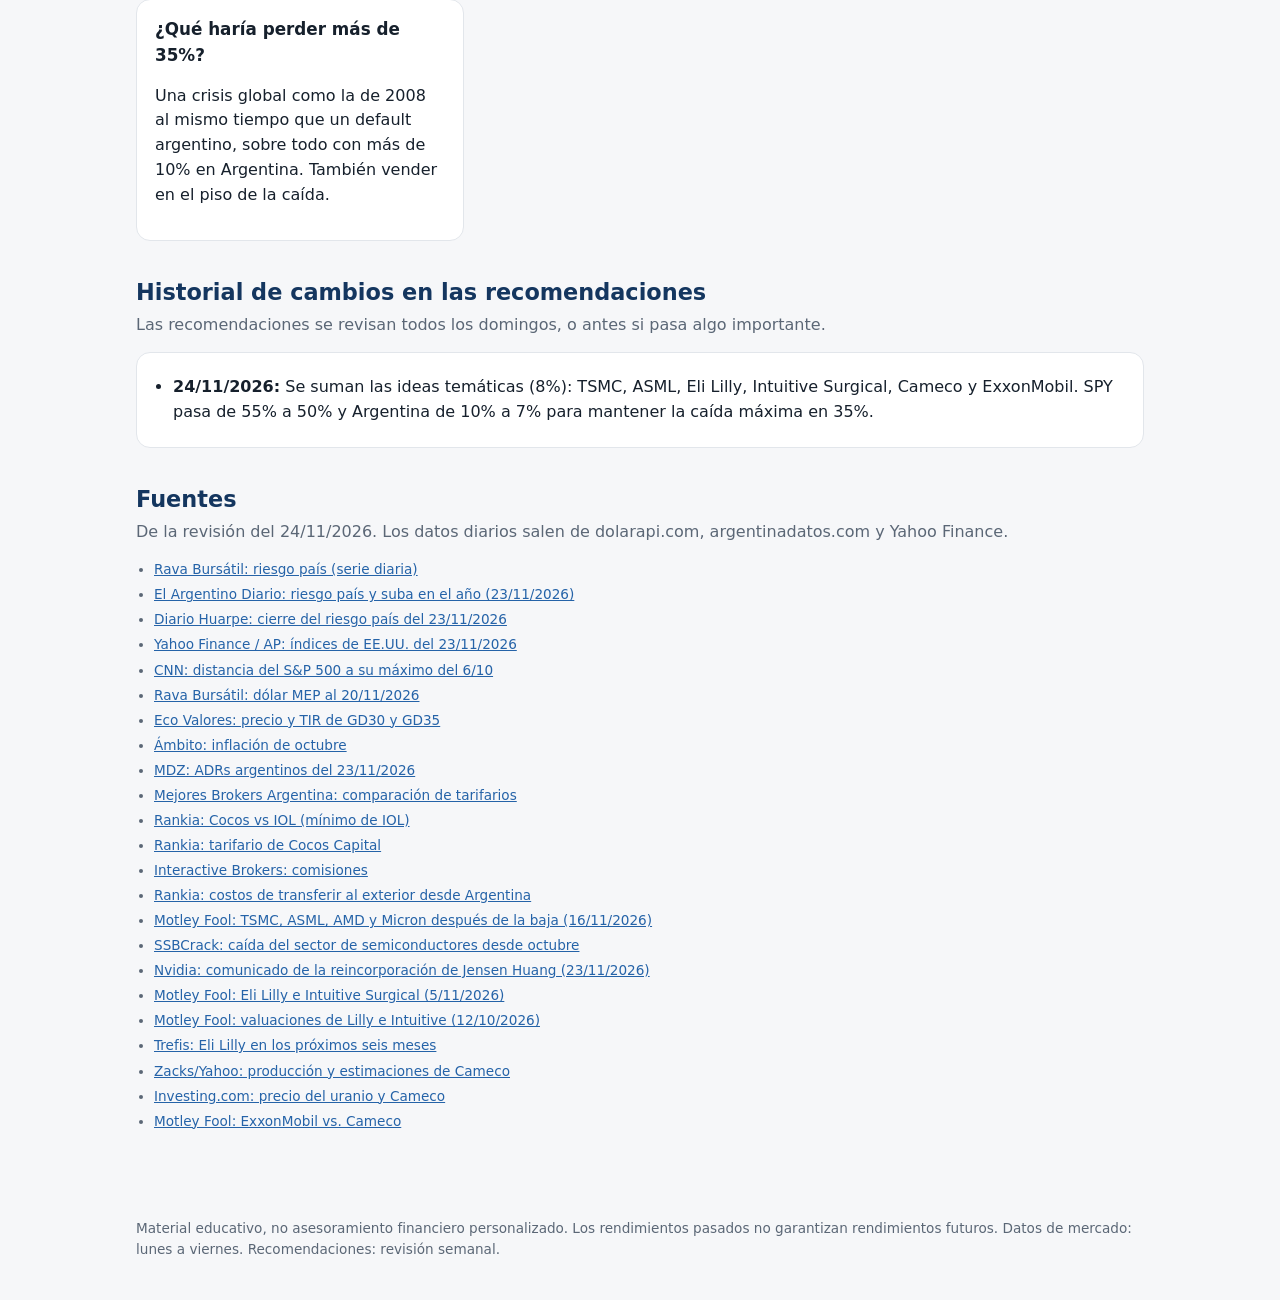
==== commit 2dc57361: "Asesor: ideas globales, resumen diario y publicación automática - Las recomendaciones pasan a recome" ====
--- a/asesor/index.html
+++ b/asesor/index.html
@@ -4,7 +4,7 @@
 <meta charset="utf-8">
 <meta name="viewport" content="width=device-width, initial-scale=1">
 <title>Asesor · Plan de inversión en dólares</title>
-<meta name="description" content="Plan de inversión de largo plazo en dólares desde Argentina: mercado, cartera, brokers, calculadora y riesgos.">
+<meta name="description" content="Plan de inversión de largo plazo en dólares desde Argentina: resumen diario, cartera, ideas globales, brokers, simulador y riesgos.">
 <meta name="theme-color" content="#14365f">
 <style>
 :root{
@@ -79,94 +79,92 @@
 a{color:var(--brand2)}
 .small{font-size:.85rem;color:var(--muted)}
 </style>
+<style>
+.idea{display:flex;flex-direction:column;gap:6px}
+.idea .head{display:flex;justify-content:space-between;align-items:flex-start;gap:8px}
+.idea .tk{font-weight:800;font-size:1.15rem;color:var(--brand)}
+.idea .nm{color:var(--muted);font-size:.9rem}
+.idea .px{text-align:right;font-variant-numeric:tabular-nums;font-weight:700}
+.idea p{margin:2px 0;font-size:.93rem}
+.idea .lbl{font-weight:700}
+.hoy{border-left:5px solid var(--brand2)}
+.hoy.alerta{border-left-color:var(--bad)}
+.hoy h3{margin:4px 0 8px;font-size:1.2rem}
+.muted{color:var(--muted)}
+</style>
 </head>
 <body>
 
 <header class="top">
   <div class="wrap">
     <h1>Tu plan de inversión en dólares</h1>
-    <p>Análisis fundamental y técnico, cartera para tu perfil, comparación de brokers y simulador.</p>
+    <p>Resumen diario, análisis fundamental y técnico, cartera para tu perfil, ideas globales, brokers y simulador.</p>
     <p id="upd" style="margin-top:8px;font-size:.9rem;opacity:.85">Datos de mercado: se actualizan de lunes a viernes después del cierre.</p>
     <div class="profile">
       <span>Aporte: $100.000 por mes</span>
-      <span>Sin capital inicial</span>
       <span>Horizonte: más de 30 años</span>
       <span>Objetivo: 8–12% anual en USD</span>
       <span>Tolera caídas de hasta 35% en un año</span>
+      <span id="rev">Recomendaciones revisadas: 24/11/2026</span>
     </div>
   </div>
 </header>
 
 <nav class="tabs" aria-label="Secciones">
   <div class="wrap">
-    <a href="#mercado">Mercado</a><a href="#cartera">Cartera</a><a href="#tacticas">Operaciones tácticas</a><a href="#brokers">Brokers</a><a href="#calculadora">Calculadora</a><a href="#plan">Plan de acción</a><a href="#riesgos">Riesgos</a><a href="#fuentes">Fuentes</a>
+    <a href="#hoy">Hoy</a><a href="#mercado">Mercado</a><a href="#cartera">Cartera</a><a href="#ideas">Ideas globales</a><a href="#tacticas">Tácticas</a><a href="#brokers">Brokers</a><a href="#calculadora">Calculadora</a><a href="#plan">Plan</a><a href="#riesgos">Riesgos</a><a href="#cambios">Cambios</a><a href="#fuentes">Fuentes</a>
   </div>
 </nav>
 
 <main>
 
 <div class="note warn"><strong>Material educativo.</strong> No es asesoramiento financiero personalizado ni garantiza rendimientos. Invertir implica riesgo de pérdida. Verificá precios y comisiones en tu broker antes de operar, y consultá a un contador por los impuestos.</div>
+
+<!-- ============ HOY ============ -->
+<section id="hoy">
+  <h2>Resumen del día</h2>
+  <p class="lead">Qué pasó en los mercados y si afecta a tu plan. Se escribe de lunes a viernes después del cierre.</p>
+  <div id="hoy-ult" class="card hoy"><p class="muted">Cargando…</p></div>
+  <details id="hoy-ant-box" style="display:none"><summary>Días anteriores</summary><div id="hoy-ant"></div></details>
+</section>
 
 <!-- ============ MERCADO ============ -->
 <section id="mercado">
   <h2>1. Cómo está el mercado</h2>
-  <p class="lead"><strong>Análisis del 23/11:</strong> Argentina atraviesa una semana de estrés y Estados Unidos viene de una corrección con un rebote fuerte el lunes.</p>
+  <p class="lead" id="m-bajada"></p>
   <div class="grid g4">
-    <div class="card kpi"><div class="lbl">Riesgo país</div><div class="val"><span id="k-rp">1.035</span> <small style="font-size:.9rem">pb</small></div><div class="sub" id="k-rp-s"><span class="up">−35 el lunes 23/11</span>. El viernes cerró en 1.070, contra un mínimo de 402 el 10/7.</div></div>
-    <div class="card kpi"><div class="lbl">S&amp;P 500</div><div class="val" id="k-sp">7.237</div><div class="sub" id="k-sp-s"><span class="up">+4,73% el lunes</span>. Queda 7,4% debajo del máximo del 6/10.</div></div>
-    <div class="card kpi"><div class="lbl">Dólar MEP</div><div class="val" id="k-mep">$1.701</div><div class="sub" id="k-mep-s"><span class="down">+7,4%</span> entre el 9/11 y el 20/11.</div></div>
-    <div class="card kpi"><div class="lbl" id="k-inf-l">Inflación de octubre</div><div class="val" id="k-inf">2,2%</div><div class="sub" id="k-inf-s">Segundo mes seguido de aceleración.</div></div>
-    <div class="card kpi"><div class="lbl">GD30 · TIR</div><div class="val">22,7%</div><div class="sub">En dólares, al 20/11 (carga manual). Duración: 1,3 años.</div></div>
-    <div class="card kpi"><div class="lbl">GD35 · TIR</div><div class="val">15,7%</div><div class="sub">En dólares, al 20/11 (carga manual). Duración: 4,3 años.</div></div>
+    <div class="card kpi"><div class="lbl">Riesgo país</div><div class="val"><span id="k-rp">–</span> <small style="font-size:.9rem">pb</small></div><div class="sub" id="k-rp-s"></div></div>
+    <div class="card kpi"><div class="lbl">S&amp;P 500</div><div class="val" id="k-sp">–</div><div class="sub" id="k-sp-s"></div></div>
+    <div class="card kpi"><div class="lbl">Dólar MEP</div><div class="val" id="k-mep">–</div><div class="sub" id="k-mep-s"></div></div>
+    <div class="card kpi"><div class="lbl">Inflación mensual</div><div class="val" id="k-inf">–</div><div class="sub" id="k-inf-s"></div></div>
   </div>
 
   <h3>Señales técnicas automáticas</h3>
-  <div class="scroll" id="senales">
+  <div class="scroll">
     <table class="tbl">
       <thead><tr><th>Instrumento</th><th class="n">Precio (USD)</th><th class="n">Día</th><th class="n">Vs. máx. 52 sem.</th><th>Tendencia</th><th class="n">RSI 14</th></tr></thead>
-      <tbody id="senales-body"><tr><td colspan="6" class="small">Se completa con la primera actualización automática.</td></tr></tbody>
+      <tbody id="senales-body"><tr><td colspan="6" class="small">Se completa con la actualización automática.</td></tr></tbody>
     </table>
   </div>
-  <p class="small">Tendencia: alcista si el precio está sobre la media de 50 ruedas y esta sobre la de 200; bajista si es al revés. RSI: sobre 70 indica sobrecompra y debajo de 30, sobreventa. Las señales ayudan a elegir el momento de las operaciones tácticas: para los aportes mensuales comprás igual.</p>
+  <p class="small">Tendencia: alcista si el precio está sobre la media de 50 ruedas y esta sobre la de 200; bajista si es al revés. RSI: sobre 70 indica sobrecompra y debajo de 30, sobreventa. Las señales sirven para elegir el momento de las operaciones tácticas y de las ideas; para el núcleo de la cartera comprás igual todos los meses.</p>
 
   <div class="grid g2" style="margin-top:12px">
-    <div class="card">
-      <h3 style="margin-top:0">Argentina</h3>
-      <ul class="clean">
-        <li>El riesgo país subió 15% en un solo día (de 931 a 1.070 el viernes 20/11) y acumula cerca de 78% de suba en el año.</li>
-        <li>Lo explican la volatilidad global, las tasas internacionales, el ritmo de compra de reservas del Banco Central y la incertidumbre política hacia 2027.</li>
-        <li>Los bonos y las acciones rebotaron el lunes en Nueva York (ADRs hasta +6%), pero siguen con fuertes pérdidas en noviembre.</li>
-        <li>Las tasas en pesos apenas le ganan a la inflación, así que el peso no sirve para ahorrar a largo plazo.</li>
-      </ul>
-    </div>
-    <div class="card">
-      <h3 style="margin-top:0">Estados Unidos</h3>
-      <ul class="clean">
-        <li>Siete ruedas seguidas de baja llevaron al S&amp;P 500 más de 10% debajo de su máximo: una <span class="gloss" title="Caída de 10% o más desde un máximo">corrección</span>.</li>
-        <li>El lunes subió 4,73%, su mejor día desde abril de 2025, por la vuelta de Jensen Huang como CEO de Nvidia.</li>
-        <li>Un rebote tan fuerte después de una caída suele ser volátil. Para un plan de 30 años no cambia nada: seguís comprando todos los meses.</li>
-      </ul>
-    </div>
-  </div>
-  <div class="note"><strong>Lectura para tu plan:</strong> con más de 30 años por delante, estas caídas te permiten comprar más barato. El error sería poner demasiado en Argentina porque "está barata": por eso se limita su peso en la cartera.</div>
+    <div class="card"><h3 style="margin-top:0">Argentina</h3><ul class="clean" id="m-arg"></ul></div>
+    <div class="card"><h3 style="margin-top:0">Mundo</h3><ul class="clean" id="m-mundo"></ul></div>
+  </div>
+  <div class="note"><strong>Lectura para tu plan:</strong> <span id="m-lectura"></span> <span class="small" id="m-fecha"></span></div>
 </section>
 
 <!-- ============ CARTERA ============ -->
 <section id="cartera">
   <h2>2. Cartera recomendada para tu perfil</h2>
-  <p class="lead">Una cartera simple, en dólares, que apunta a un 9% anual con una caída máxima esperada de alrededor de 34% en un año muy malo.</p>
-
+  <p class="lead" id="c-lead"></p>
   <div class="card">
-    <div class="bar" aria-hidden="true"><i style="width:55%;background:var(--s1)"></i><i style="width:10%;background:#5d8fd0"></i><i style="width:25%;background:var(--s2)"></i><i style="width:10%;background:var(--s3)"></i></div>
+    <div class="bar" id="c-bar" aria-hidden="true"></div>
     <div class="scroll" style="margin-top:12px;border:0">
     <table class="tbl">
       <thead><tr><th>Bloque</th><th class="n">%</th><th class="n">Equivale a</th><th>Instrumento</th><th>Para qué</th></tr></thead>
-      <tbody>
-        <tr><td><strong>Acciones de EE.UU.</strong></td><td class="n">55%</td><td class="n">$55.000</td><td>CEDEAR SPY</td><td>Motor de crecimiento en dólares</td></tr>
-        <tr><td><strong>Acciones del resto del mundo</strong></td><td class="n">10%</td><td class="n">$10.000</td><td>CEDEAR EFA (países desarrollados)</td><td>No depender solo de EE.UU.</td></tr>
-        <tr><td><strong>Renta fija en dólares</strong></td><td class="n">25%</td><td class="n">$25.000</td><td>ONs de YPF, Pampa, Vista o TGS, y hasta un tercio en GD35</td><td>Cupones en dólares y menos volatilidad</td></tr>
-        <tr><td><strong>Acciones argentinas</strong></td><td class="n">10%</td><td class="n">$10.000</td><td>YPF, GGAL, PAMP o VIST</td><td>Ganancia extra si se recupera Argentina</td></tr>
-      </tbody>
+      <tbody id="c-body"></tbody>
     </table>
     </div>
     <p class="small">"Equivale a" es el reparto ideal de cada aporte. En la práctica conviene comprar un solo instrumento por mes, como se explica en el <a href="#plan">plan de acción</a>.</p>
@@ -175,84 +173,45 @@
   <div class="grid g2" style="margin-top:12px">
     <div class="card">
       <h3 style="margin-top:0">¿Por qué 8–12%?</h3>
-      <table class="tbl">
-        <thead><tr><th>Bloque</th><th class="n">Peso</th><th class="n">Rend. esperado</th><th class="n">Aporte</th></tr></thead>
-        <tbody>
-          <tr><td>Acciones globales</td><td class="n">65%</td><td class="n">~9,5%</td><td class="n">6,2%</td></tr>
-          <tr><td>Renta fija USD</td><td class="n">25%</td><td class="n">~8%</td><td class="n">2,0%</td></tr>
-          <tr><td>Argentina</td><td class="n">10%</td><td class="n">~12%</td><td class="n">1,2%</td></tr>
-          <tr><th>Total esperado</th><th></th><th></th><th class="n">≈ 9,4%</th></tr>
-        </tbody>
-      </table>
-      <p class="small">Son supuestos de largo plazo en dólares nominales, no promesas. El S&amp;P 500 rindió históricamente cerca de 10% anual nominal, con años muy negativos en el medio.</p>
+      <table class="tbl"><thead><tr><th>Bloque</th><th class="n">Peso</th><th class="n">Rend. esperado</th><th class="n">Aporte</th></tr></thead><tbody id="rr-rend"></tbody></table>
+      <p class="small">Supuestos de largo plazo en dólares nominales, no promesas. El S&amp;P 500 rindió históricamente cerca de 10% anual nominal, con años muy negativos en el medio.</p>
     </div>
     <div class="card">
       <h3 style="margin-top:0">¿Y la caída de 35%?</h3>
-      <table class="tbl">
-        <thead><tr><th>Bloque</th><th class="n">Peso</th><th class="n">Caída en crisis</th><th class="n">Impacto</th></tr></thead>
-        <tbody>
-          <tr><td>Acciones globales</td><td class="n">65%</td><td class="n">−37% (como 2008)</td><td class="n">−24,1%</td></tr>
-          <tr><td>Renta fija USD</td><td class="n">25%</td><td class="n">−20%</td><td class="n">−5,0%</td></tr>
-          <tr><td>Argentina</td><td class="n">10%</td><td class="n">−50%</td><td class="n">−5,0%</td></tr>
-          <tr><th>Peor año estimado</th><th></th><th></th><th class="n">≈ −34%</th></tr>
-        </tbody>
-      </table>
-      <p class="small">Es un escenario de crisis global y argentina a la vez. Si sumás más Argentina, el peor año pasa fácilmente de −40%.</p>
-    </div>
-  </div>
-
-  <h3>Análisis de cada instrumento</h3>
-  <details open>
-    <summary>CEDEAR SPY · S&amp;P 500 <span class="tag g">Núcleo</span></summary>
-    <p><strong>Fundamental:</strong> 500 empresas grandes de EE.UU. y la base de cualquier plan de retiro. La valuación sigue alta y muy concentrada en tecnología e inteligencia artificial, que fue justamente lo que más cayó la semana pasada.</p>
-    <p><strong>Técnico:</strong> cerró en 6.910 el viernes 20/11, el piso de la corrección, y rebotó a 7.237. La zona de 6.900–7.000 es el soporte más cercano y el máximo del 6/10, cerca de 7.800, es la resistencia. Para un aporte mensual no hace falta esperar un precio: comprás igual todos los meses.</p>
-    <p><strong>Por qué CEDEAR:</strong> lo comprás en pesos desde un broker argentino y su precio sigue al dólar <span class="gloss" title="Contado con liquidación: el dólar que se obtiene vendiendo un activo en el exterior">CCL</span>. No necesitás comprar dólares antes ni sacar plata del país.</p>
-  </details>
-  <details>
-    <summary>CEDEAR EFA · Países desarrollados fuera de EE.UU. <span class="tag g">Núcleo</span></summary>
-    <p><strong>Fundamental:</strong> empresas de Europa, Japón y Australia. Cotiza con una valuación más baja que el S&amp;P 500 y te protege si EE.UU. rinde menos durante una década, como pasó entre 2000 y 2009.</p>
-    <p><strong>Técnico:</strong> no se busca un punto de entrada: se compra de forma periódica. Verificá en tu broker que el CEDEAR tenga buen volumen. Si no lo tiene, una alternativa es el CEDEAR EEM (mercados emergentes).</p>
-  </details>
-  <details>
-    <summary>ONs corporativas y GD35 · Renta fija en dólares <span class="tag">Estabilidad</span></summary>
-    <p><strong>Fundamental:</strong> las <span class="gloss" title="Obligaciones negociables: bonos emitidos por empresas">ONs</span> de energéticas grandes (YPF, Pampa, Vista, TGS) pagan cupones en dólares y, en las crisis argentinas, suelen caer bastante menos que los bonos del Tesoro. El GD35 rinde 15,7% de <span class="gloss" title="Tasa interna de retorno: lo que rendiría por año si lo mantenés hasta el vencimiento y se paga todo">TIR</span>, más que las ONs, pero con más riesgo. Está bajo ley de Nueva York.</p>
-    <p><strong>Técnico:</strong> el GD35 venía de 74 dólares a fines de octubre y cayó con el salto del riesgo país. Por eso no conviene que pase de un tercio del bloque.</p>
-    <p><strong>A tener en cuenta:</strong> mirá la lámina mínima de cada ON. Algunas piden 1.000 dólares nominales, así que con aportes chicos elegí las de lámina de 1 dólar. Reinvertí siempre los cupones.</p>
-  </details>
-  <details>
-    <summary>Acciones argentinas · YPF, GGAL, PAMP, VIST <span class="tag w">Satélite</span></summary>
-    <p><strong>Fundamental:</strong> YPF, Vista y Pampa crecen con Vaca Muerta. Galicia es la que más sube si baja el riesgo país, porque los bancos son los más sensibles a la economía local.</p>
-    <p><strong>Técnico:</strong> todas vienen de caídas fuertes en noviembre y rebotaron entre 2% y 6% el lunes. La tendencia sigue siendo bajista mientras el riesgo país no vuelva debajo de 900.</p>
-    <p><strong>Regla:</strong> nunca más de 10% de la cartera. Ya tenés mucha exposición a Argentina por tu sueldo y tus ahorros en pesos.</p>
-  </details>
+      <table class="tbl"><thead><tr><th>Bloque</th><th class="n">Peso</th><th class="n">Caída en crisis</th><th class="n">Impacto</th></tr></thead><tbody id="rr-caida"></tbody></table>
+      <p class="small">Escenario de crisis global y argentina a la vez, como 2008. Si sumás más Argentina o más ideas, el peor año pasa fácilmente de −40%.</p>
+    </div>
+  </div>
+
+  <h3>Análisis del núcleo de la cartera</h3>
+  <div id="nucleo"></div>
+</section>
+
+<!-- ============ IDEAS ============ -->
+<section id="ideas">
+  <h2>3. Ideas globales</h2>
+  <p class="lead" id="i-intro"></p>
+  <div class="grid g2" id="i-grid"></div>
+  <div id="i-obs"></div>
 </section>
 
 <!-- ============ TACTICAS ============ -->
 <section id="tacticas">
-  <h2>3. Operaciones tácticas</h2>
-  <p class="lead">Revisión de las 5 operaciones de corto plazo del análisis anterior.</p>
-  <div class="note bad"><strong>Recomendación: hoy no las hagas.</strong> Con aportes de unos US$59, un stop de 7% te hace perder unos US$4, pero entrar y salir cuesta cerca de 1,2% en comisiones. Además, el tiempo y la atención rinden más en la cartera de largo plazo. Cuando tu cartera pase de US$5.000, podés destinar hasta 10% a este tipo de operaciones.</div>
+  <h2>4. Operaciones tácticas</h2>
+  <p class="lead">Operaciones de corto plazo con riesgo definido. El estado se actualiza solo con cada cierre.</p>
+  <div class="note bad" id="t-aviso"></div>
   <div class="scroll">
   <table class="tbl">
-    <thead><tr><th>Instrumento</th><th>Entrada</th><th>Stop</th><th>Objetivos</th><th>Estado al 23/11</th></tr></thead>
-    <tbody>
-      <tr><td><strong>GD35</strong></td><td>59–61 USD</td><td>56 al cierre</td><td>65 / 68</td><td><span class="tag w">Vigente con cautela</span> El riesgo país bajó a 1.035 el lunes. Sigue siendo la misma apuesta a Argentina que el GD30.</td></tr>
-      <tr><td><strong>GD30</strong></td><td>45,5–47 USD</td><td>43,5</td><td>50,5 / 53,5</td><td><span class="tag w">Vigente con cautela</span> TIR de 22,7%. Entre GD30 y GD35, no más de 10–15% del capital.</td></tr>
-      <tr><td><strong>YPF</strong> (ADR)</td><td>32,5–34 USD</td><td>30,5</td><td>38,5 / 43,5</td><td><span class="tag w">Revisar precio</span> Subió 4,7% el lunes. Puede haber salido de la zona de entrada.</td></tr>
-      <tr><td><strong>GGAL</strong> (ADR)</td><td>25,5–27 USD</td><td>24</td><td>29,5 / 33</td><td><span class="tag w">Revisar precio</span> Rebotó entre 5,5% y 5,8%. Está en la parte alta de la zona.</td></tr>
-      <tr><td><strong>CEDEAR SPY</strong></td><td>6.950–7.150 (nivel del S&amp;P)</td><td>debajo de 6.750</td><td>7.500 / 7.750</td><td><span class="tag b">Esperar</span> El S&amp;P está en 7.237, encima de la zona. No conviene perseguir el rebote.</td></tr>
-    </tbody>
+    <thead><tr><th>Instrumento</th><th class="n">Precio</th><th>Entrada</th><th>Stop</th><th>Objetivos</th><th>Estado</th></tr></thead>
+    <tbody id="t-body"></tbody>
   </table>
   </div>
-  <h3>Estado automático de los niveles</h3>
-  <div class="scroll"><table class="tbl"><thead><tr><th>Instrumento</th><th class="n">Precio</th><th>Entrada</th><th>Stop</th><th>Objetivos</th><th>Estado</th></tr></thead>
-  <tbody id="tact-body"><tr><td colspan="6" class="small">Se completa con la primera actualización automática.</td></tr></tbody></table></div>
-  <p class="small">Los niveles son del análisis anterior. Verificá el precio en tu broker antes de usarlos. Si operás, al llegar al objetivo 1 vendé la mitad y subí el stop al precio de entrada.</p>
+  <p class="small">Si operás, al llegar al objetivo 1 vendé la mitad y subí el stop al precio de entrada. Los bonos GD30 y GD35 no tienen precio automático: verificalos en tu broker.</p>
 </section>
 
 <!-- ============ BROKERS ============ -->
 <section id="brokers">
-  <h2>4. ¿En qué app conviene operar?</h2>
+  <h2>5. ¿En qué app conviene operar?</h2>
   <p class="lead">Lo que más pesa con montos chicos son los costos fijos y los mínimos por orden, no la comisión porcentual.</p>
 
   <div class="scroll">
@@ -287,7 +246,7 @@
 
 <!-- ============ CALCULADORA ============ -->
 <section id="calculadora">
-  <h2>5. Simulador de tu plan</h2>
+  <h2>6. Simulador de tu plan</h2>
   <p class="lead">Mové los valores y fijate cuánto podrías juntar. Los resultados se muestran en dólares de hoy, descontando la inflación de EE.UU.</p>
   <div class="calc">
     <div class="card">
@@ -323,15 +282,17 @@
 
 <!-- ============ PLAN ============ -->
 <section id="plan">
-  <h2>6. Plan de acción paso a paso</h2>
+  <h2>7. Plan de acción paso a paso</h2>
   <ol class="steps">
     <li><strong>Antes de empezar: fondo de emergencia.</strong> Juntá entre 3 y 6 meses de gastos en un FCI money market. Esa plata no se invierte en la cartera: es para no tener que vender en una caída.</li>
-    <li><strong>Primer mes: abrí la cuenta.</strong> Abrí una cuenta en Cocos (o IOL) con tu DNI y vinculá tu cuenta bancaria. Transferí $100.000 y comprá el CEDEAR SPY en pesos con una orden límite cerca del último precio.</li>
-    <li><strong>Todos los meses: un solo instrumento.</strong> El mismo día de cada mes, comprá el bloque que más lejos esté de su porcentaje objetivo. Así hacés una sola orden, pagás menos comisiones y la cartera se equilibra sola, sin vender nada. Mientras la cartera es chica, el orden típico es: SPY, SPY, renta fija, SPY, EFA, Argentina, y se repite.</li>
-    <li><strong>Subí el aporte con la inflación.</strong> Cada mes o cada tres meses, ajustá los $100.000 por inflación para que sigan valiendo unos US$59. Y cada vez que aumenten tus ingresos, subí el aporte: es lo que más cambia el resultado.</li>
-    <li><strong>Reinvertí todo.</strong> Los cupones de las ONs y los dividendos de los CEDEARs se reinvierten en el aporte del mes siguiente.</li>
-    <li><strong>Una vez por año: revisá.</strong> Compará los porcentajes reales con los objetivos. Corregí con los aportes y vendé solo si un bloque se desvía más de 10 puntos.</li>
-    <li><strong>Cuando la cartera pase de US$10.000:</strong> revisá si te conviene un broker del exterior y sumá operaciones tácticas con hasta 10% del capital, si querés.</li>
+    <li><strong>Primer mes: abrí la cuenta.</strong> Abrí una cuenta en Cocos (o IOL) y vinculá tu cuenta bancaria. Transferí $100.000 y comprá el CEDEAR SPY en pesos con una orden límite cerca del último precio.</li>
+    <li><strong>Todos los meses: un solo instrumento.</strong> El mismo día de cada mes, comprá el bloque que más lejos esté de su porcentaje objetivo. Así hacés una sola orden, pagás menos comisiones y la cartera se equilibra sola, sin vender nada. Con la cartera chica, el orden típico de cada 10 meses es: SPY, renta fija, SPY, SPY, EFA, renta fija, SPY, idea temática, Argentina, SPY.</li>
+    <li><strong>Cuando le toque a las ideas:</strong> comprá la idea a la que más le falte para llegar a su peso, siempre que su acción diga "Comprar". Si dice "Esperar", comprá la siguiente.</li>
+    <li><strong>Subí el aporte con la inflación.</strong> Ajustá los $100.000 por inflación para que sigan valiendo unos US$59. Y cada vez que aumenten tus ingresos, subí el aporte: es lo que más cambia el resultado.</li>
+    <li><strong>Reinvertí todo.</strong> Los cupones de las ONs y los dividendos de los CEDEARs se suman al aporte del mes siguiente.</li>
+    <li><strong>Mirá el resumen del día cuando quieras,</strong> pero los cambios de cartera los vas a ver en la revisión de los domingos o en una alerta. Si una idea pasa a "Vender", vendela en el próximo aporte y usá esa plata en el bloque más atrasado.</li>
+    <li><strong>Una vez por año: revisá los porcentajes.</strong> Corregí con los aportes y vendé solo si un bloque se desvía más de 10 puntos.</li>
+    <li><strong>Cuando la cartera pase de US$10.000:</strong> evaluá un broker del exterior y, si querés, sumá operaciones tácticas con hasta 10% del capital.</li>
     <li><strong>A 10 años del retiro:</strong> pasá cada año unos 4 puntos de acciones a renta fija, hasta llegar a un 50/50 al retirarte.</li>
   </ol>
   <div class="note warn"><strong>En una caída fuerte, no vendas.</strong> Tu plan tolera perder 35% en un año. Esos son los meses en que tu aporte compra más barato. Vender en el pánico es lo que convierte una caída temporal en una pérdida real.</div>
@@ -339,21 +300,30 @@
 
 <!-- ============ RIESGOS ============ -->
 <section id="riesgos">
-  <h2>7. Riesgos y advertencias</h2>
+  <h2>8. Riesgos y advertencias</h2>
   <div class="grid g2">
     <div class="card"><h3 style="margin-top:0">Argentina</h3><p>Posible problema para pagar la deuda, cambios en las reglas para el dólar o restricciones a los CEDEARs. Por eso Argentina pesa solo 10% en acciones y la renta fija se reparte entre empresas.</p></div>
     <div class="card"><h3 style="margin-top:0">Tipo de cambio</h3><p>Los CEDEARs siguen al dólar CCL. Si la diferencia entre el CCL y el MEP cambia mucho, tu cartera medida en dólares MEP puede variar por eso y no por las acciones.</p></div>
     <div class="card"><h3 style="margin-top:0">Mercado</h3><p>Las acciones pueden caer 35% a 50% en una crisis global y tardar años en recuperarse. Un rendimiento promedio de 9% no implica 9% todos los años.</p></div>
     <div class="card"><h3 style="margin-top:0">Broker</h3><p>Usá solo brokers registrados en la CNV, activá la verificación en dos pasos y no compartas tus claves. Tus títulos quedan a tu nombre en Caja de Valores, aunque el broker quiebre.</p></div>
     <div class="card"><h3 style="margin-top:0">Impuestos</h3><p>Los CEDEARs, las ONs y los bonos pueden pagar Bienes Personales y Ganancias según el caso. Consultalo con un contador.</p></div>
+    <div class="card"><h3 style="margin-top:0">Empresas individuales</h3><p>Una sola acción puede caer 50% a 70% y no recuperarse. Por eso las ideas suman solo 8% y ninguna pesa más de 2%. Nunca subas una idea por encima de su peso porque "viene subiendo".</p></div>
     <div class="card"><h3 style="margin-top:0">¿Qué haría perder más de 35%?</h3><p>Una crisis global como la de 2008 al mismo tiempo que un default argentino, sobre todo con más de 10% en Argentina. También vender en el piso de la caída.</p></div>
   </div>
+</section>
+
+<!-- ============ CAMBIOS ============ -->
+<section id="cambios">
+  <h2>Historial de cambios en las recomendaciones</h2>
+  <p class="lead">Las recomendaciones se revisan todos los domingos, o antes si pasa algo importante.</p>
+  <div class="card"><ul class="clean" id="cambios-lista"></ul></div>
 </section>
 
 <!-- ============ FUENTES ============ -->
 <section id="fuentes">
   <h2>Fuentes</h2>
-  <p class="lead">Consultadas el 24/11/2026.</p>
+  <div id="fuentes-rev"></div>
+  <p class="lead">De la revisión del 24/11/2026. Los datos diarios salen de dolarapi.com, argentinadatos.com y Yahoo Finance.</p>
   <ul class="clean small">
     <li><a href="https://www.rava.com/cotizaciones/historico/riesgo-pais/hoy/" target="_blank" rel="noopener">Rava Bursátil: riesgo país (serie diaria)</a></li>
     <li><a href="https://elargentinodiario.com.ar/zona-destacada/23/11/2026/riesgo-pais-baja-a-1-015-puntos-a-media-rueda-pero-suma-778-en-el-ano/" target="_blank" rel="noopener">El Argentino Diario: riesgo país y suba en el año (23/11/2026)</a></li>
@@ -369,13 +339,22 @@
     <li><a href="https://www.rankia.com.ar/blog/analisis-merval/6799238-nuevo-tarifario-comisiones-cocos-capital" target="_blank" rel="noopener">Rankia: tarifario de Cocos Capital</a></li>
     <li><a href="https://investors.interactivebrokers.com/es/pricing/commissions-home.php?menu=B" target="_blank" rel="noopener">Interactive Brokers: comisiones</a></li>
     <li><a href="https://www.rankia.com.ar/blog/mejores-cuentas-bancarias-argentina/4250874-como-enviar-dinero-extranjero-argentina?page=1" target="_blank" rel="noopener">Rankia: costos de transferir al exterior desde Argentina</a></li>
+      <li><a href="https://www.fool.com/investing/2026/11/16/4-chip-stocks-down-as-much-as-36-from-their-highs-to-buy-and-hold-for-the-next-decade/" target="_blank" rel="noopener">Motley Fool: TSMC, ASML, AMD y Micron después de la baja (16/11/2026)</a></li>
+    <li><a href="https://news.ssbcrack.com/semiconductor-sell-off-tsmc-and-applied-materials-look-like-ai-chip-bargains/" target="_blank" rel="noopener">SSBCrack: caída del sector de semiconductores desde octubre</a></li>
+    <li><a href="https://www.sec.gov/Archives/edgar/data/0001045810/000104581026000090/nov23pressrelease.htm" target="_blank" rel="noopener">Nvidia: comunicado de la reincorporación de Jensen Huang (23/11/2026)</a></li>
+    <li><a href="https://www.fool.com/investing/2026/11/05/2-growth-stocks-to-buy-in-november-without-any-hes/" target="_blank" rel="noopener">Motley Fool: Eli Lilly e Intuitive Surgical (5/11/2026)</a></li>
+    <li><a href="https://www.fool.com/investing/2026/10/12/4-healthcare-stocks-worth-owning-for-the-next-deca/" target="_blank" rel="noopener">Motley Fool: valuaciones de Lilly e Intuitive (12/10/2026)</a></li>
+    <li><a href="https://www.trefis.com/stock/lly/articles/623094/what-will-decide-eli-lilly-stock-over-the-next-six-months/2026-11-05" target="_blank" rel="noopener">Trefis: Eli Lilly en los próximos seis meses</a></li>
+    <li><a href="https://finance.yahoo.com/markets/stocks/articles/ccjs-share-uranium-output-down-124400298.html" target="_blank" rel="noopener">Zacks/Yahoo: producción y estimaciones de Cameco</a></li>
+    <li><a href="https://www.investing.com/analysis/the-uranium-price-paradox-5-investments-facing-very-different-tests-in-2027-200692017" target="_blank" rel="noopener">Investing.com: precio del uranio y Cameco</a></li>
+    <li><a href="https://www.fool.com/investing/2026/01/07/better-energy-stock-exxonmobil-vs-cameco/" target="_blank" rel="noopener">Motley Fool: ExxonMobil vs. Cameco</a></li>
   </ul>
 </section>
 
 </main>
 
 <footer>
-  Material educativo, no asesoramiento financiero personalizado. Los rendimientos pasados no garantizan rendimientos futuros. Datos al 20–23/11/2026.
+  Material educativo, no asesoramiento financiero personalizado. Los rendimientos pasados no garantizan rendimientos futuros. Datos de mercado: lunes a viernes. Recomendaciones: revisión semanal.
 </footer>
 
 <script>
@@ -505,34 +484,106 @@
 (function(){
   var $ = function(id){ return document.getElementById(id); };
   var n = function(v, d){ return (+v).toLocaleString('es-AR', {minimumFractionDigits:d||0, maximumFractionDigits:d||0}); };
-  var fecha = function(f){ if(!f) return ''; var p = f.split('-'); return p.length===3 ? p[2]+'/'+p[1]+'/'+p[0] : (p.length===2 ? p[1]+'/'+p[0] : f); };
+  var fecha = function(f){ if(!f) return ''; var p = String(f).slice(0,10).split('-'); return p.length===3 ? p[2]+'/'+p[1]+'/'+p[0] : (p.length===2 ? p[1]+'/'+p[0] : f); };
   var cls = function(v){ return v >= 0 ? 'up' : 'down'; };
   var sg = function(v){ return (v >= 0 ? '+' : '') + n(v, 2) + '%'; };
-  var esc = function(t){ return String(t).replace(/[&<>"]/g, function(c){ return {'&':'&amp;','<':'&lt;','>':'&gt;','"':'&quot;'}[c]; }); };
-  fetch('data.json?v=' + Date.now(), {cache:'no-store'}).then(function(r){ return r.json(); }).then(function(d){
-    if (d.actualizado) $('upd').textContent = 'Datos de mercado actualizados el ' + d.actualizado + ' (hora argentina). Se actualizan de lunes a viernes después del cierre.';
+  var esc = function(t){ return String(t == null ? '' : t).replace(/[&<>"]/g, function(c){ return {'&':'&amp;','<':'&lt;','>':'&gt;','"':'&quot;'}[c]; }); };
+  var links = function(l){ return (l && l.length) ? '<p class="small" style="margin:0">Fuentes: ' + l.map(function(x){ return /^https?:\/\//.test(x.url || '') ? '<a href="' + esc(x.url) + '" target="_blank" rel="noopener">' + esc(x.titulo) + '</a>' : esc(x.titulo); }).join(' · ') + '</p>' : ''; };
+  var get = function(f){ return fetch(f + '?v=' + Date.now(), {cache:'no-store'}).then(function(r){ if(!r.ok) throw 0; return r.json(); }).catch(function(){ return null; }); };
+
+  Promise.all([get('data.json'), get('recomendaciones.json'), get('resumen.json')]).then(function(res){
+    var d = res[0] || {}, r = res[1] || {}, s = res[2] || [];
+    var ins = d.instrumentos || {};
+
+    // ---- Encabezado
+    if (d.actualizado) $('upd').textContent = 'Datos de mercado actualizados el ' + d.actualizado + ' (hora argentina).';
+    if (r.revision) $('rev').textContent = 'Recomendaciones revisadas: ' + fecha(r.revision);
+
+    // ---- Resumen del día
+    if (s.length){
+      var u = s[0];
+      var box = $('hoy-ult');
+      box.className = 'card hoy' + (u.alerta ? ' alerta' : '');
+      box.innerHTML = '<div class="small">' + fecha(u.fecha) + (u.alerta ? ' · <span class="tag b">Alerta: cambió una recomendación</span>' : '') + '</div><h3>' + esc(u.titulo) + '</h3><p>' + esc(u.texto) + '</p><p><strong>Para tu plan:</strong> ' + esc(u.impacto) + '</p>' + links(u.fuentes);
+      if (s.length > 1){
+        $('hoy-ant-box').style.display = '';
+        $('hoy-ant').innerHTML = s.slice(1, 30).map(function(x){
+          return '<div style="border-top:1px solid var(--line);padding:10px 0"><div class="small">' + fecha(x.fecha) + (x.alerta ? ' · <span class="tag b">Alerta</span>' : '') + '</div><strong>' + esc(x.titulo) + '</strong><p style="margin:4px 0">' + esc(x.texto) + '</p><p class="small" style="margin:0">Para tu plan: ' + esc(x.impacto) + '</p>' + links(x.fuentes) + '</div>';
+        }).join('');
+      }
+    } else {
+      $('hoy-ult').innerHTML = '<p class="muted">Todavía no hay resúmenes.</p>';
+    }
+
+    // ---- KPIs
     if (d.riesgo_pais){ $('k-rp').textContent = n(d.riesgo_pais.valor); $('k-rp-s').textContent = 'Dato del ' + fecha(d.riesgo_pais.fecha) + '. Mínimo de 2026: 402 (10/7).'; }
     if (d.mep){
       $('k-mep').textContent = '$' + n(d.mep.valor);
       $('k-mep-s').textContent = 'Dato del ' + fecha(d.mep.fecha) + (d.ccl ? '. CCL: $' + n(d.ccl.valor) : '') + '.';
       var m = $('mep'); if (m && !m.dataset.tocado){ m.value = Math.round(d.mep.valor); m.dispatchEvent(new Event('input')); }
     }
-    if (d.inflacion){ $('k-inf-l').textContent = 'Inflación mensual'; $('k-inf').textContent = n(d.inflacion.valor, 1) + '%'; $('k-inf-s').textContent = 'Último dato: ' + fecha(d.inflacion.fecha) + '.'; }
-    var ins = d.instrumentos || {};
+    if (d.inflacion){ $('k-inf').textContent = n(d.inflacion.valor, 1) + '%'; $('k-inf-s').textContent = 'Último dato: ' + fecha(d.inflacion.fecha) + '.'; }
     var sp = ins['^GSPC'];
     if (sp){ $('k-sp').textContent = n(sp.precio); $('k-sp-s').innerHTML = '<span class="' + cls(sp.var_dia) + '">' + sg(sp.var_dia) + ' en el día</span>. A ' + n(Math.abs(sp.dist_max), 1) + '% de su máximo de 52 semanas.'; }
+
+    // ---- Señales
+    var tagT = function(t){ return t === 'Alcista' ? 'g' : (t === 'Bajista' ? 'b' : 'w'); };
     var filas = Object.keys(ins).filter(function(k){ return k !== '^GSPC'; }).map(function(k){
       var i = ins[k];
-      var t = i.tendencia === 'Alcista' ? 'g' : (i.tendencia === 'Bajista' ? 'b' : 'w');
-      return '<tr><td><strong>' + esc(i.nombre) + '</strong><br><span class="small">' + fecha(i.fecha) + '</span></td><td class="n">' + n(i.precio, 2) + '</td><td class="n ' + cls(i.var_dia) + '">' + sg(i.var_dia) + '</td><td class="n">' + n(i.dist_max, 1) + '%</td><td><span class="tag ' + t + '">' + esc(i.tendencia) + '</span></td><td class="n">' + (i.rsi == null ? '–' : n(i.rsi, 0) + ' <span class="small">' + esc(i.rsi_lectura) + '</span>') + '</td></tr>';
+      return '<tr><td><strong>' + esc(i.nombre) + '</strong><br><span class="small">' + esc(k) + ' · ' + fecha(i.fecha) + '</span></td><td class="n">' + n(i.precio, 2) + '</td><td class="n ' + cls(i.var_dia) + '">' + sg(i.var_dia) + '</td><td class="n">' + n(i.dist_max, 1) + '%</td><td><span class="tag ' + tagT(i.tendencia) + '">' + esc(i.tendencia) + '</span></td><td class="n">' + (i.rsi == null ? '–' : n(i.rsi, 0) + ' <span class="small">' + esc(i.rsi_lectura) + '</span>') + '</td></tr>';
     });
     if (filas.length) $('senales-body').innerHTML = filas.join('');
-    if (d.tacticas && d.tacticas.length){
-      $('tact-body').innerHTML = d.tacticas.map(function(t){
-        return '<tr><td><strong>' + esc(t.nombre) + '</strong></td><td class="n">' + (t.precio == null ? '–' : n(t.precio, 2)) + '</td><td>' + n(t.entrada[0], 1) + '–' + n(t.entrada[1], 1) + '</td><td>' + n(t.stop, 1) + '</td><td>' + n(t.obj[0], 1) + ' / ' + n(t.obj[1], 1) + '</td><td><span class="tag ' + t.nivel + '">' + esc(t.estado) + '</span></td></tr>';
-      }).join('');
-    }
-  }).catch(function(){ /* sin datos nuevos: queda la carga manual */ });
+
+    // ---- Mercado (análisis)
+    var mk = r.mercado || {};
+    $('m-bajada').innerHTML = (mk.fecha ? '<strong>Análisis del ' + fecha(mk.fecha) + ':</strong> ' : '') + esc(mk.bajada);
+    $('m-arg').innerHTML = (mk.argentina || []).map(function(x){ return '<li>' + esc(x) + '</li>'; }).join('');
+    $('m-mundo').innerHTML = (mk.mundo || []).map(function(x){ return '<li>' + esc(x) + '</li>'; }).join('');
+    $('m-lectura').textContent = mk.lectura || '';
+
+    // ---- Cartera
+    var cart = r.cartera || [], aporte = (r.perfil && r.perfil.aporte_ars) || 100000;
+    $('c-bar').innerHTML = cart.map(function(c){ return '<i style="width:' + c.pct + '%;background:' + esc(c.color || 'var(--brand2)') + '"></i>'; }).join('');
+    $('c-body').innerHTML = cart.map(function(c){ return '<tr><td><span style="display:inline-block;width:10px;height:10px;border-radius:2px;margin-right:6px;background:' + esc(c.color || 'var(--brand2)') + '"></span><strong>' + esc(c.bloque) + '</strong></td><td class="n">' + n(c.pct) + '%</td><td class="n">$' + n(aporte * c.pct / 100) + '</td><td>' + esc(c.instrumento) + '</td><td>' + esc(c.rol) + '</td></tr>'; }).join('');
+    var rr = r.riesgo_retorno || [], totR = 0, totC = 0;
+    $('rr-rend').innerHTML = rr.map(function(x){ var a = x.pct * x.rend / 100; totR += a; return '<tr><td>' + esc(x.bloque) + '</td><td class="n">' + n(x.pct) + '%</td><td class="n">~' + n(x.rend, 1) + '%</td><td class="n">' + n(a, 1) + '%</td></tr>'; }).join('') + '<tr><th>Total esperado</th><th></th><th></th><th class="n">≈ ' + n(totR, 1) + '%</th></tr>';
+    $('rr-caida').innerHTML = rr.map(function(x){ var a = x.pct * x.caida / 100; totC += a; return '<tr><td>' + esc(x.bloque) + '</td><td class="n">' + n(x.pct) + '%</td><td class="n">' + n(x.caida) + '%</td><td class="n">' + n(a, 1) + '%</td></tr>'; }).join('') + '<tr><th>Peor año estimado</th><th></th><th></th><th class="n">≈ ' + n(totC, 0) + '%</th></tr>';
+    $('c-lead').textContent = 'Una cartera simple en dólares que apunta a un ' + n(totR, 1) + '% anual, con una caída máxima esperada de alrededor de ' + n(Math.abs(totC), 0) + '% en un año muy malo.';
+    $('nucleo').innerHTML = (r.nucleo || []).map(function(b, i){
+      return '<details' + (i === 0 ? ' open' : '') + '><summary>' + esc(b.titulo) + ' <span class="tag ' + esc(b.nivel || '') + '">' + esc(b.tag) + '</span></summary>' + (b.parrafos || []).map(function(p){
+        var k = p.indexOf(':'); return k > 0 && k < 25 ? '<p><strong>' + esc(p.slice(0, k + 1)) + '</strong>' + esc(p.slice(k + 1)) + '</p>' : '<p>' + esc(p) + '</p>';
+      }).join('') + '</details>';
+    }).join('');
+
+    // ---- Ideas
+    $('i-intro').textContent = r.ideas_intro || '';
+    $('i-grid').innerHTML = (r.ideas || []).map(function(it){
+      var q = ins[it.yahoo] || null;
+      var px = q ? '<div class="px">US$' + n(q.precio, 2) + '<div class="small ' + cls(q.var_dia) + '">' + sg(q.var_dia) + '</div></div>' : '';
+      var sen = q ? '<p class="small">Señal automática: tendencia <span class="tag ' + tagT(q.tendencia) + '">' + esc(q.tendencia) + '</span> · RSI ' + (q.rsi == null ? '–' : n(q.rsi, 0)) + ' · ' + n(q.dist_max, 1) + '% vs. máximo de 52 semanas</p>' : '';
+      return '<div class="card idea"><div class="head"><div><div class="tk">' + esc(it.ticker) + '</div><div class="nm">' + esc(it.nombre) + ' · ' + esc(it.tema) + '</div></div>' + px + '</div>' +
+        '<div><span class="tag ' + esc(it.nivel || '') + '">' + esc(it.accion) + '</span> <span class="tag">Peso: ' + n(it.peso, 1) + '%</span> <span class="tag">CEDEAR: ' + esc(it.cedear) + '</span></div>' +
+        '<p><span class="lbl">Tesis:</span> ' + esc(it.tesis) + '</p><p><span class="lbl">Fundamental:</span> ' + esc(it.fundamental) + '</p><p><span class="lbl">Técnico:</span> ' + esc(it.tecnico) + '</p><p><span class="lbl">Riesgos:</span> ' + esc(it.riesgos) + '</p>' + sen + '</div>';
+    }).join('');
+    var obs = r.en_observacion || [];
+    if (obs.length) $('i-obs').innerHTML = '<h3>En observación</h3>' + obs.map(function(o){ return '<div class="note"><strong>' + esc(o.ticker) + ' · ' + esc(o.nombre) + ':</strong> ' + esc(o.motivo) + '</div>'; }).join('');
+
+    // ---- Tácticas
+    $('t-aviso').innerHTML = '<strong>Recomendación:</strong> ' + esc(r.tacticas_aviso || '');
+    var est = {}; (d.tacticas || []).forEach(function(t){ est[t.nombre] = t; });
+    $('t-body').innerHTML = (r.tacticas || []).map(function(t){
+      var e = est[t.nombre];
+      var estado = e && t.simbolo ? '<span class="tag ' + e.nivel + '">' + esc(e.estado) + '</span>' : '<span class="tag">Verificar en el broker</span>';
+      return '<tr><td><strong>' + esc(t.nombre) + '</strong><br><span class="small">' + esc(t.nota || '') + '</span></td><td class="n">' + (e && e.precio != null ? n(e.precio, 2) : '–') + '</td><td>' + n(t.entrada[0], 1) + '–' + n(t.entrada[1], 1) + '</td><td>' + n(t.stop, 1) + '</td><td>' + n(t.obj[0], 1) + ' / ' + n(t.obj[1], 1) + '</td><td>' + estado + '</td></tr>';
+    }).join('');
+
+    // ---- Fuentes de la última revisión
+    var fr = r.fuentes_revision || [];
+    if (fr.length) $('fuentes-rev').innerHTML = '<h3>Fuentes de la última revisión semanal</h3>' + links(fr);
+
+    // ---- Historial de cambios
+    $('cambios-lista').innerHTML = (r.cambios || []).map(function(c){ return '<li><strong>' + fecha(c.fecha) + ':</strong> ' + esc(c.texto) + '</li>'; }).join('') || '<li class="muted">Sin cambios todavía.</li>';
+  });
   var m = $('mep'); if (m) m.addEventListener('change', function(){ m.dataset.tocado = '1'; });
 })();
 </script>
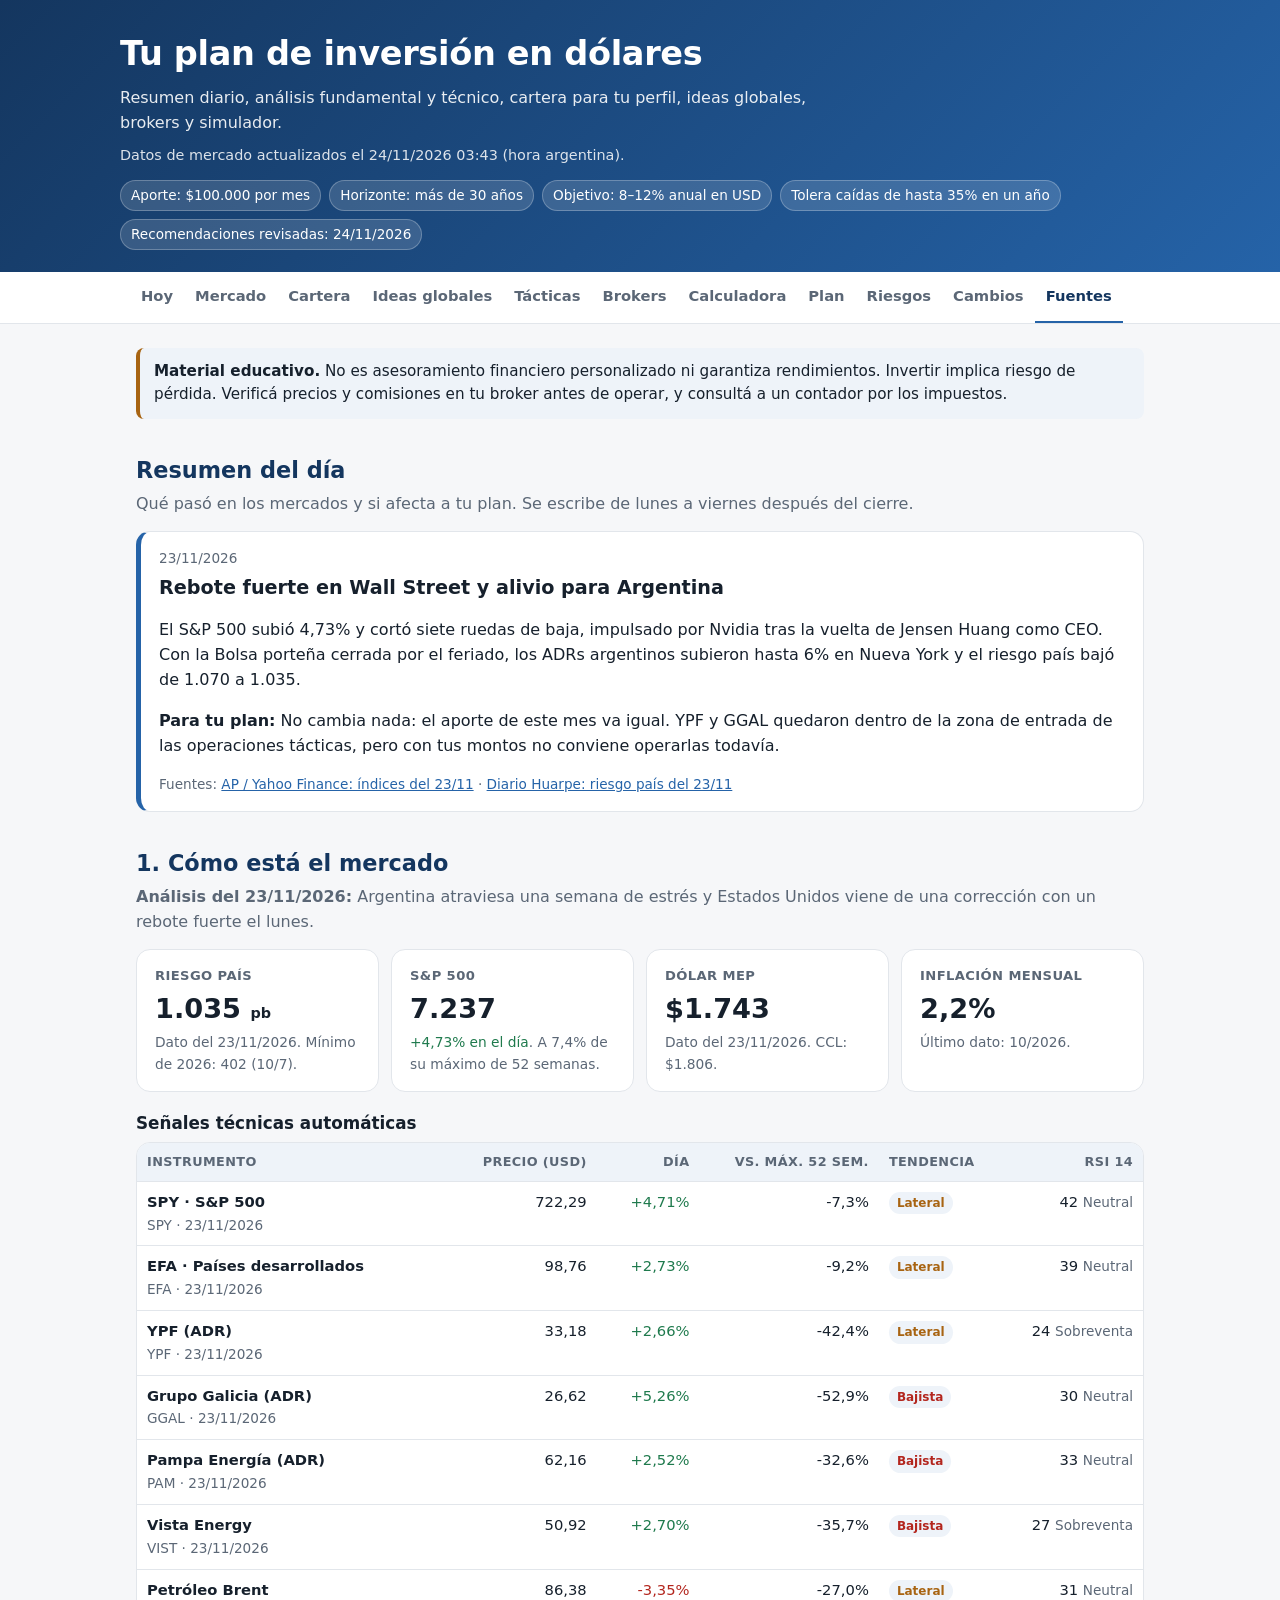
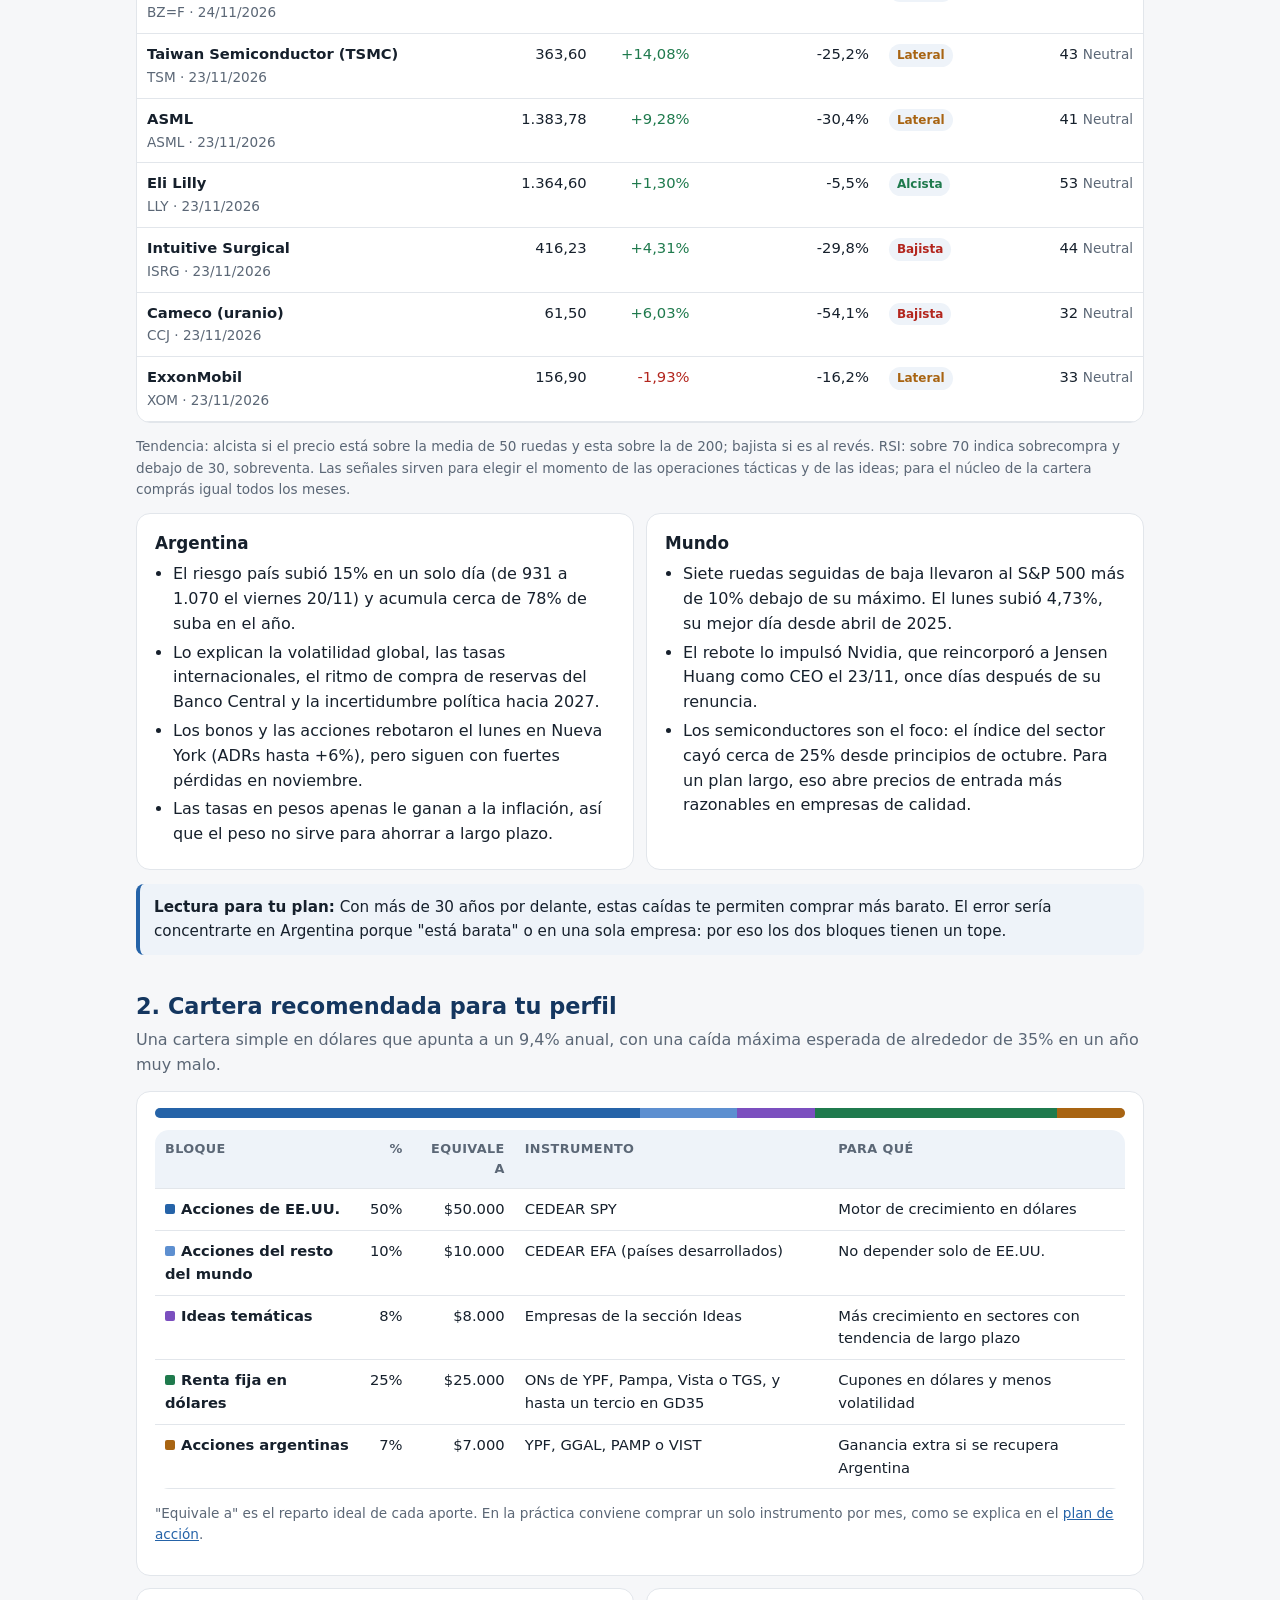
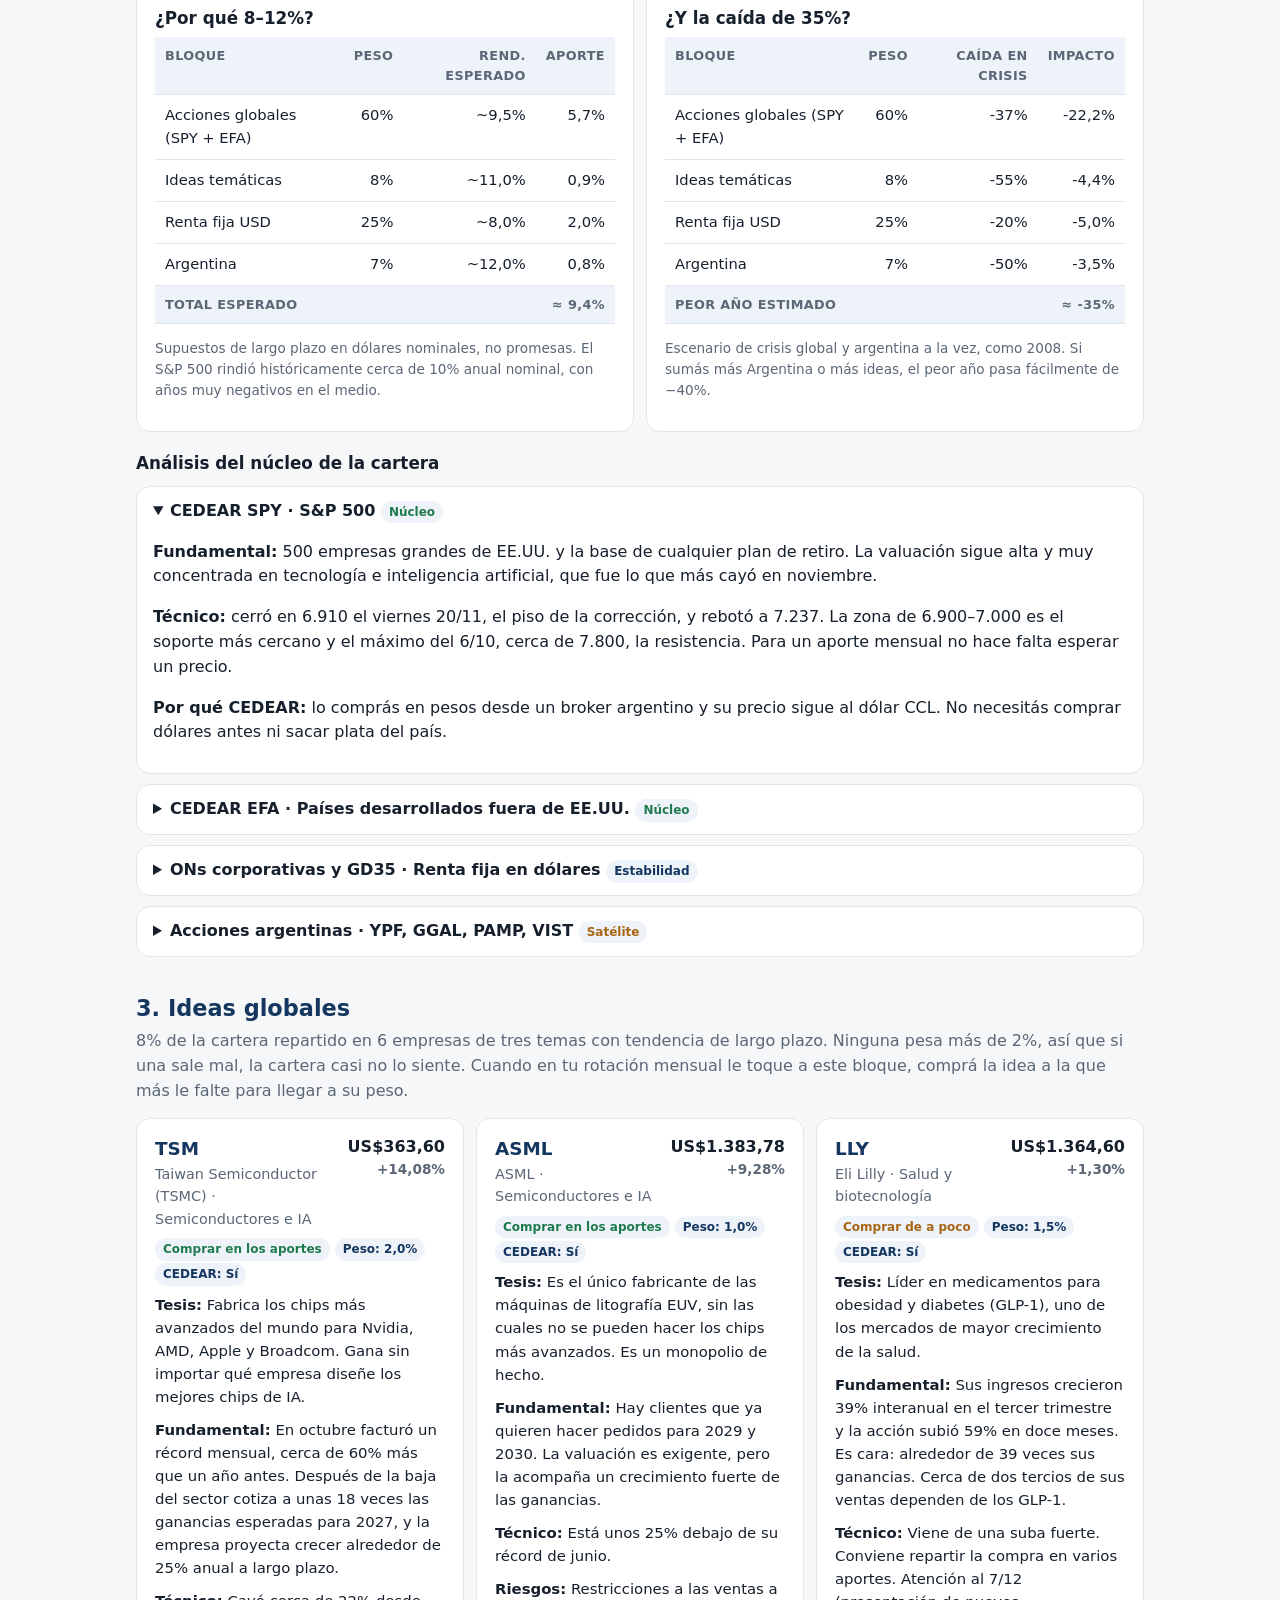
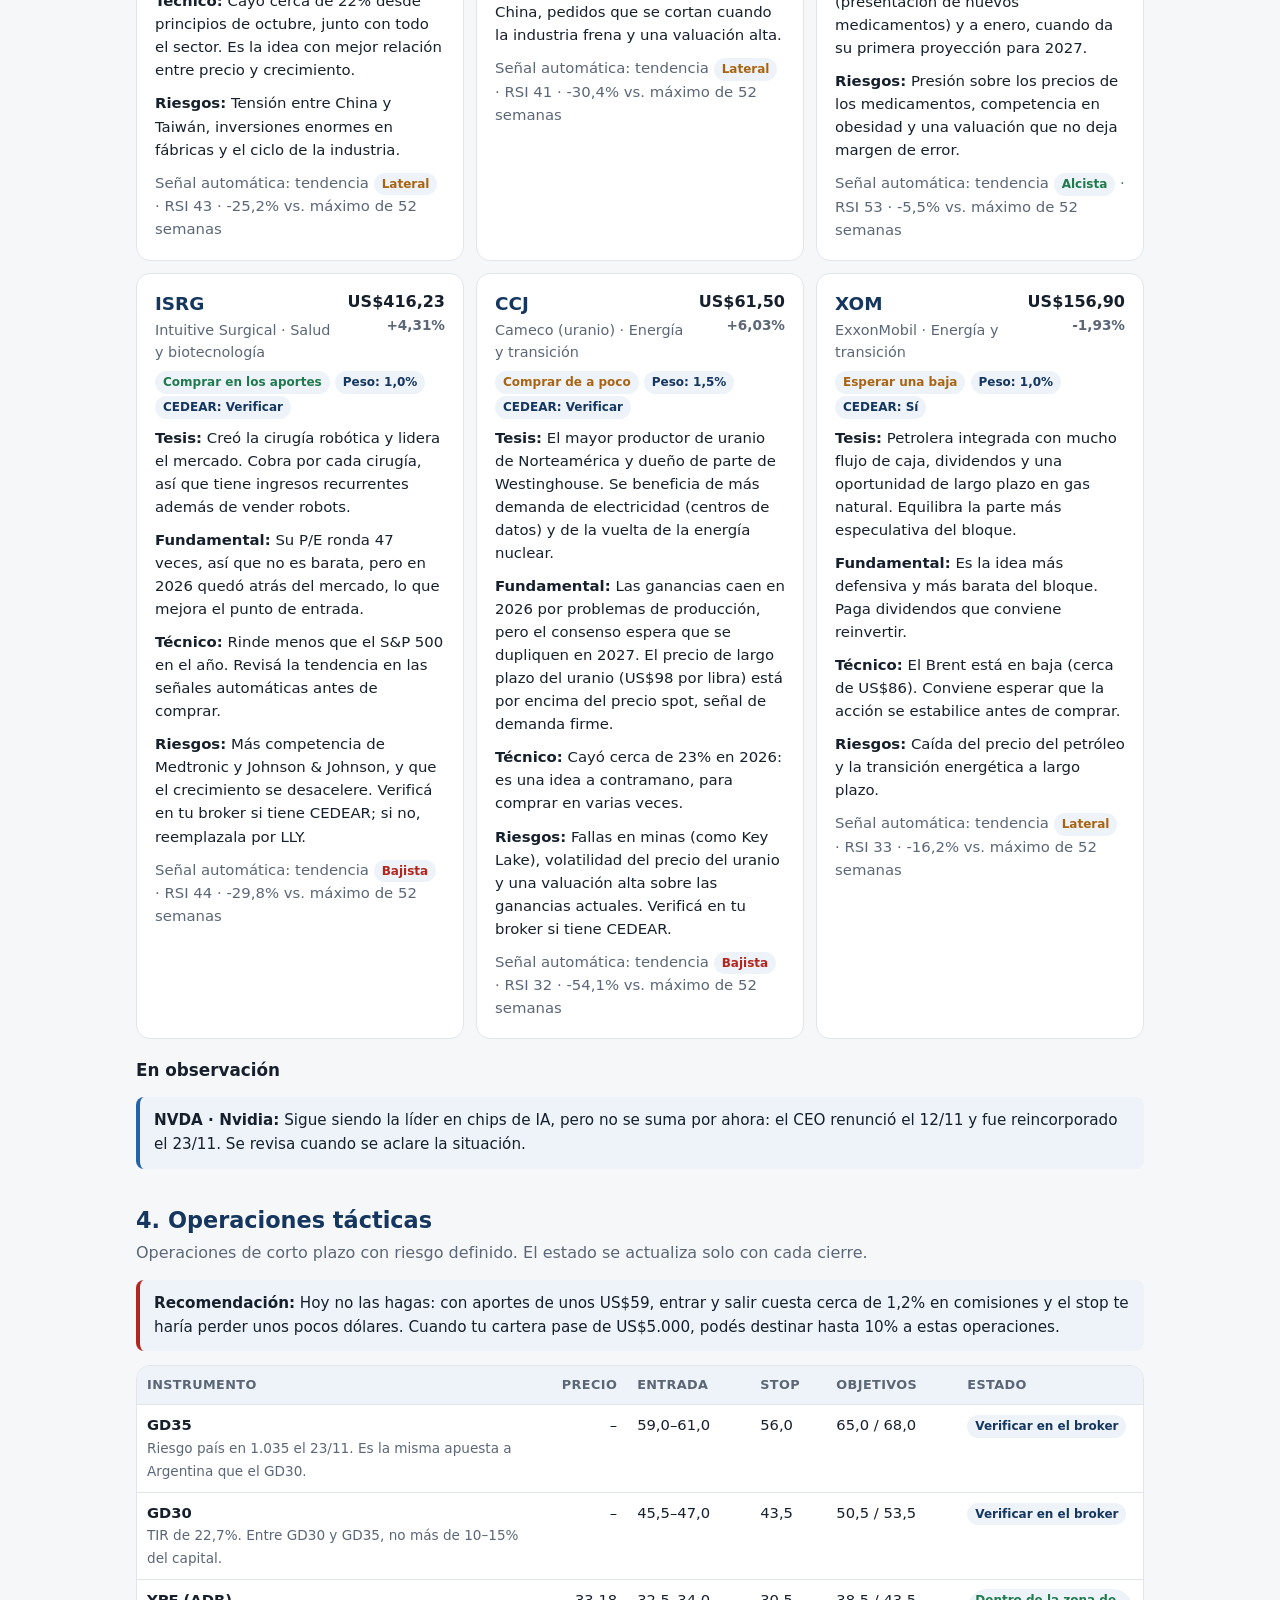
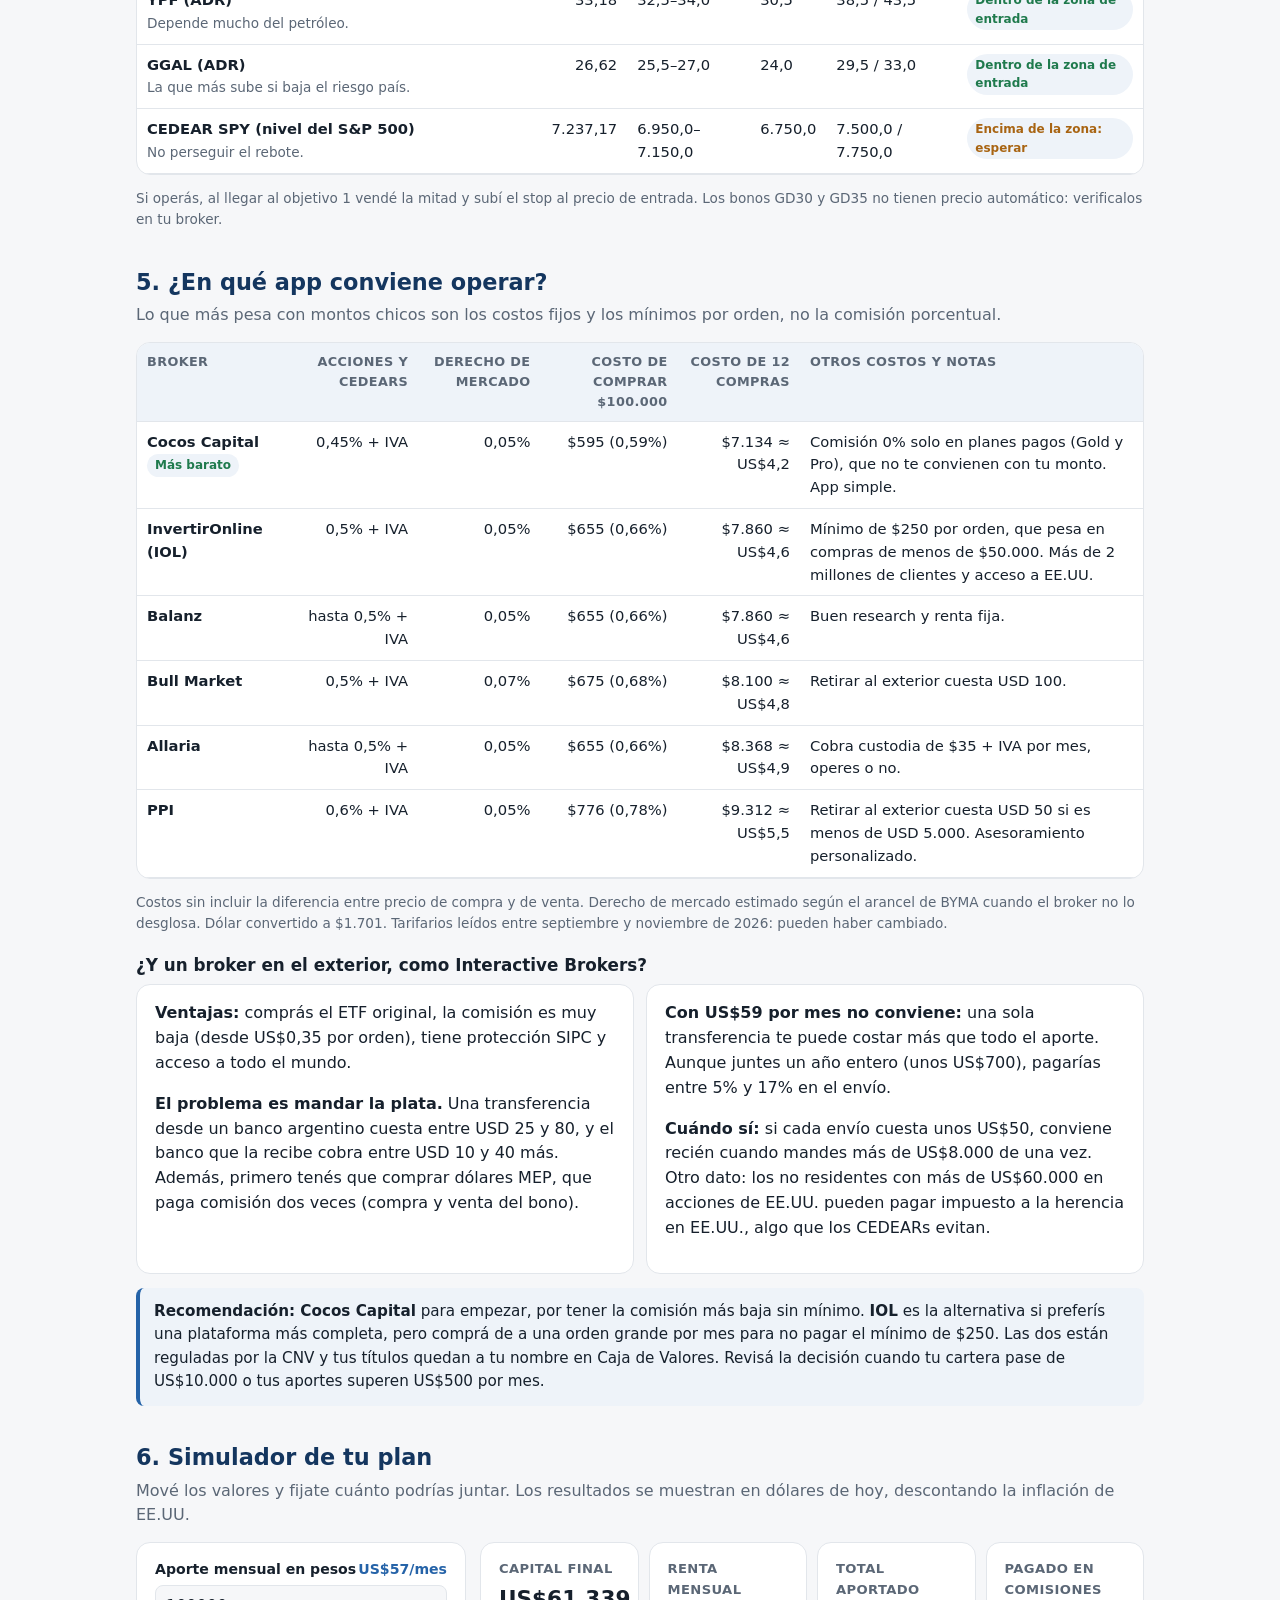
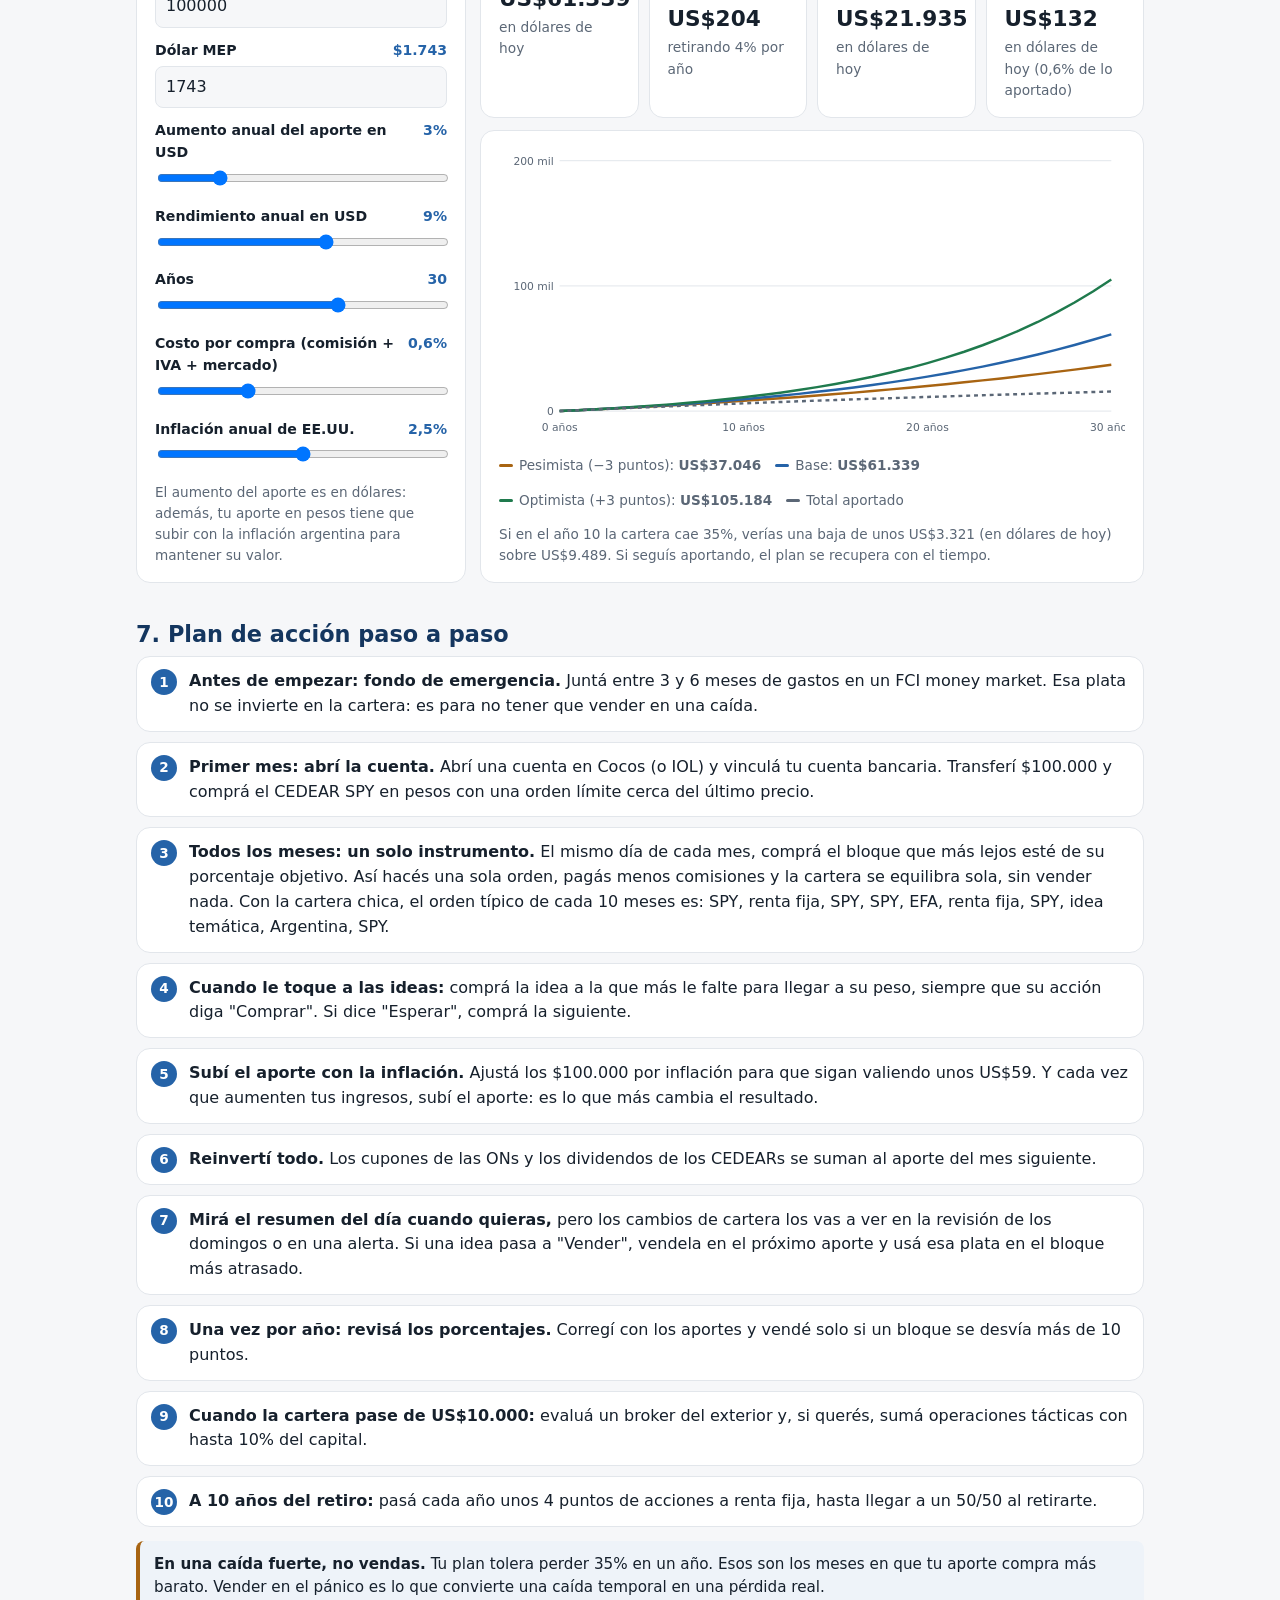
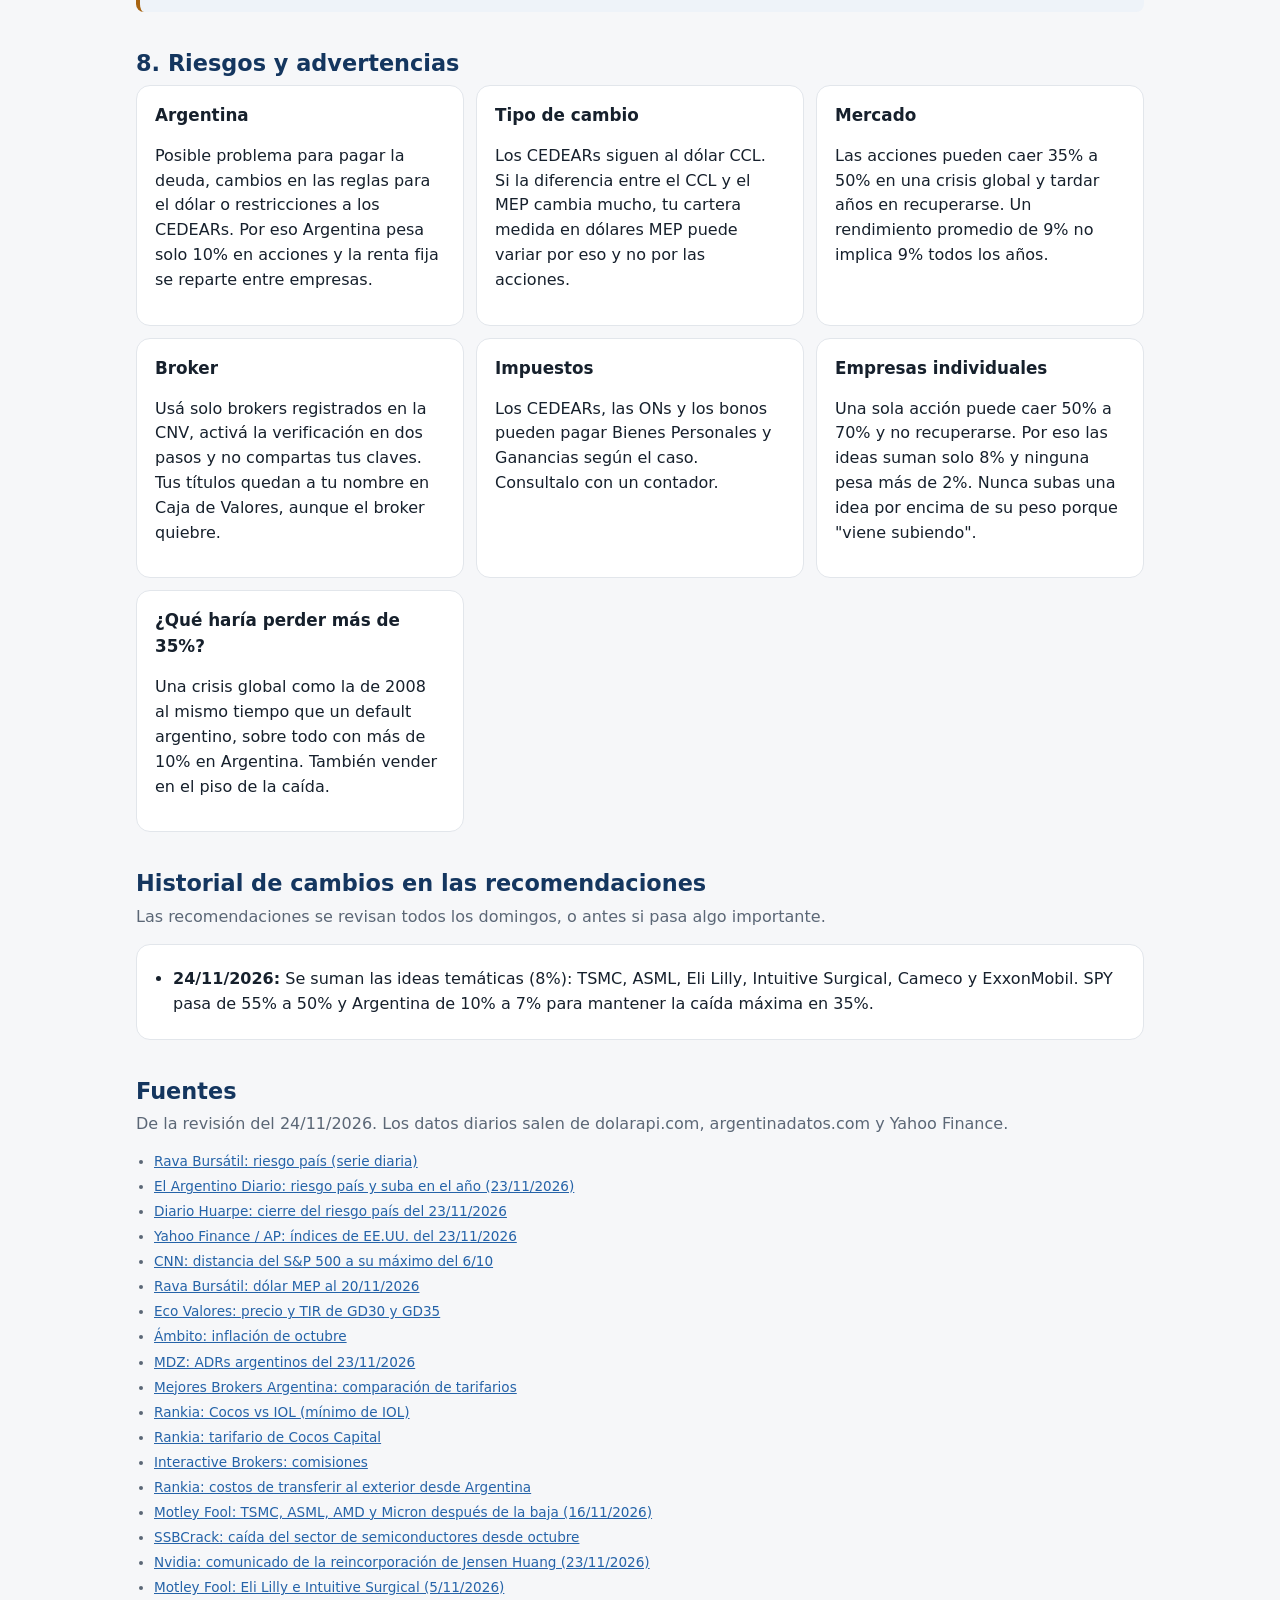
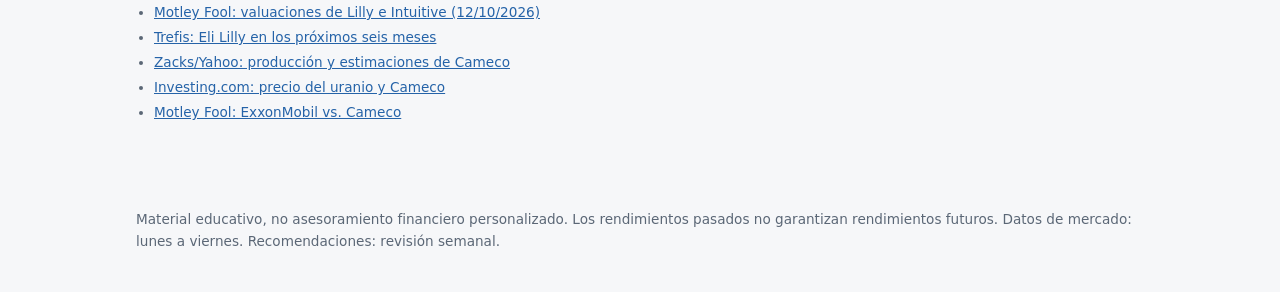
==== commit 0dec7398: "Asesor: tablas como tarjetas en el celular Solo cambia la vista de pantallas de hasta 640 px; el esc" ====
--- a/asesor/index.html
+++ b/asesor/index.html
@@ -91,6 +91,19 @@
 .hoy.alerta{border-left-color:var(--bad)}
 .hoy h3{margin:4px 0 8px;font-size:1.2rem}
 .muted{color:var(--muted)}
+/* Solo celular: las tablas anchas se muestran como tarjetas */
+@media (max-width:640px){
+  .scroll{overflow-x:visible;border:0;background:transparent}
+  .scroll .tbl thead{display:none}
+  .scroll .tbl,.scroll .tbl tbody,.scroll .tbl tr,.scroll .tbl td,.scroll .tbl th{display:block;width:100%}
+  .scroll .tbl tr{background:var(--card);border:1px solid var(--line);border-radius:12px;padding:6px 12px;margin-bottom:10px}
+  .scroll .tbl td,.scroll .tbl th{border:0;padding:6px 0;text-align:left!important;background:transparent}
+  .scroll .tbl td+td{border-top:1px dashed var(--line)}
+  .scroll .tbl td[data-label]::before{content:attr(data-label);display:block;font-size:.72rem;font-weight:700;text-transform:uppercase;letter-spacing:.03em;color:var(--muted);margin-bottom:2px}
+  .scroll .tbl td:first-child::before{display:none}
+  .scroll .tbl td:first-child{font-size:1.02rem}
+  .scroll .tbl td[colspan]::before{display:none}
+}
 </style>
 </head>
 <body>
@@ -581,11 +594,25 @@
     var fr = r.fuentes_revision || [];
     if (fr.length) $('fuentes-rev').innerHTML = '<h3>Fuentes de la última revisión semanal</h3>' + links(fr);
 
+    if (window.etiquetarTablas) window.etiquetarTablas();
+
     // ---- Historial de cambios
     $('cambios-lista').innerHTML = (r.cambios || []).map(function(c){ return '<li><strong>' + fecha(c.fecha) + ':</strong> ' + esc(c.texto) + '</li>'; }).join('') || '<li class="muted">Sin cambios todavía.</li>';
   });
   var m = $('mep'); if (m) m.addEventListener('change', function(){ m.dataset.tocado = '1'; });
 })();
 </script>
+<script>
+// Pone a cada celda el nombre de su columna (lo usa la vista de celular)
+window.etiquetarTablas = function(){
+  document.querySelectorAll('.scroll .tbl').forEach(function(t){
+    var tit = Array.prototype.map.call(t.querySelectorAll('thead th'), function(th){ return th.textContent.trim(); });
+    t.querySelectorAll('tbody tr').forEach(function(tr){
+      Array.prototype.forEach.call(tr.children, function(td, i){ if (tit[i]) td.setAttribute('data-label', tit[i]); });
+    });
+  });
+};
+window.etiquetarTablas();
+</script>
 </body>
 </html>
